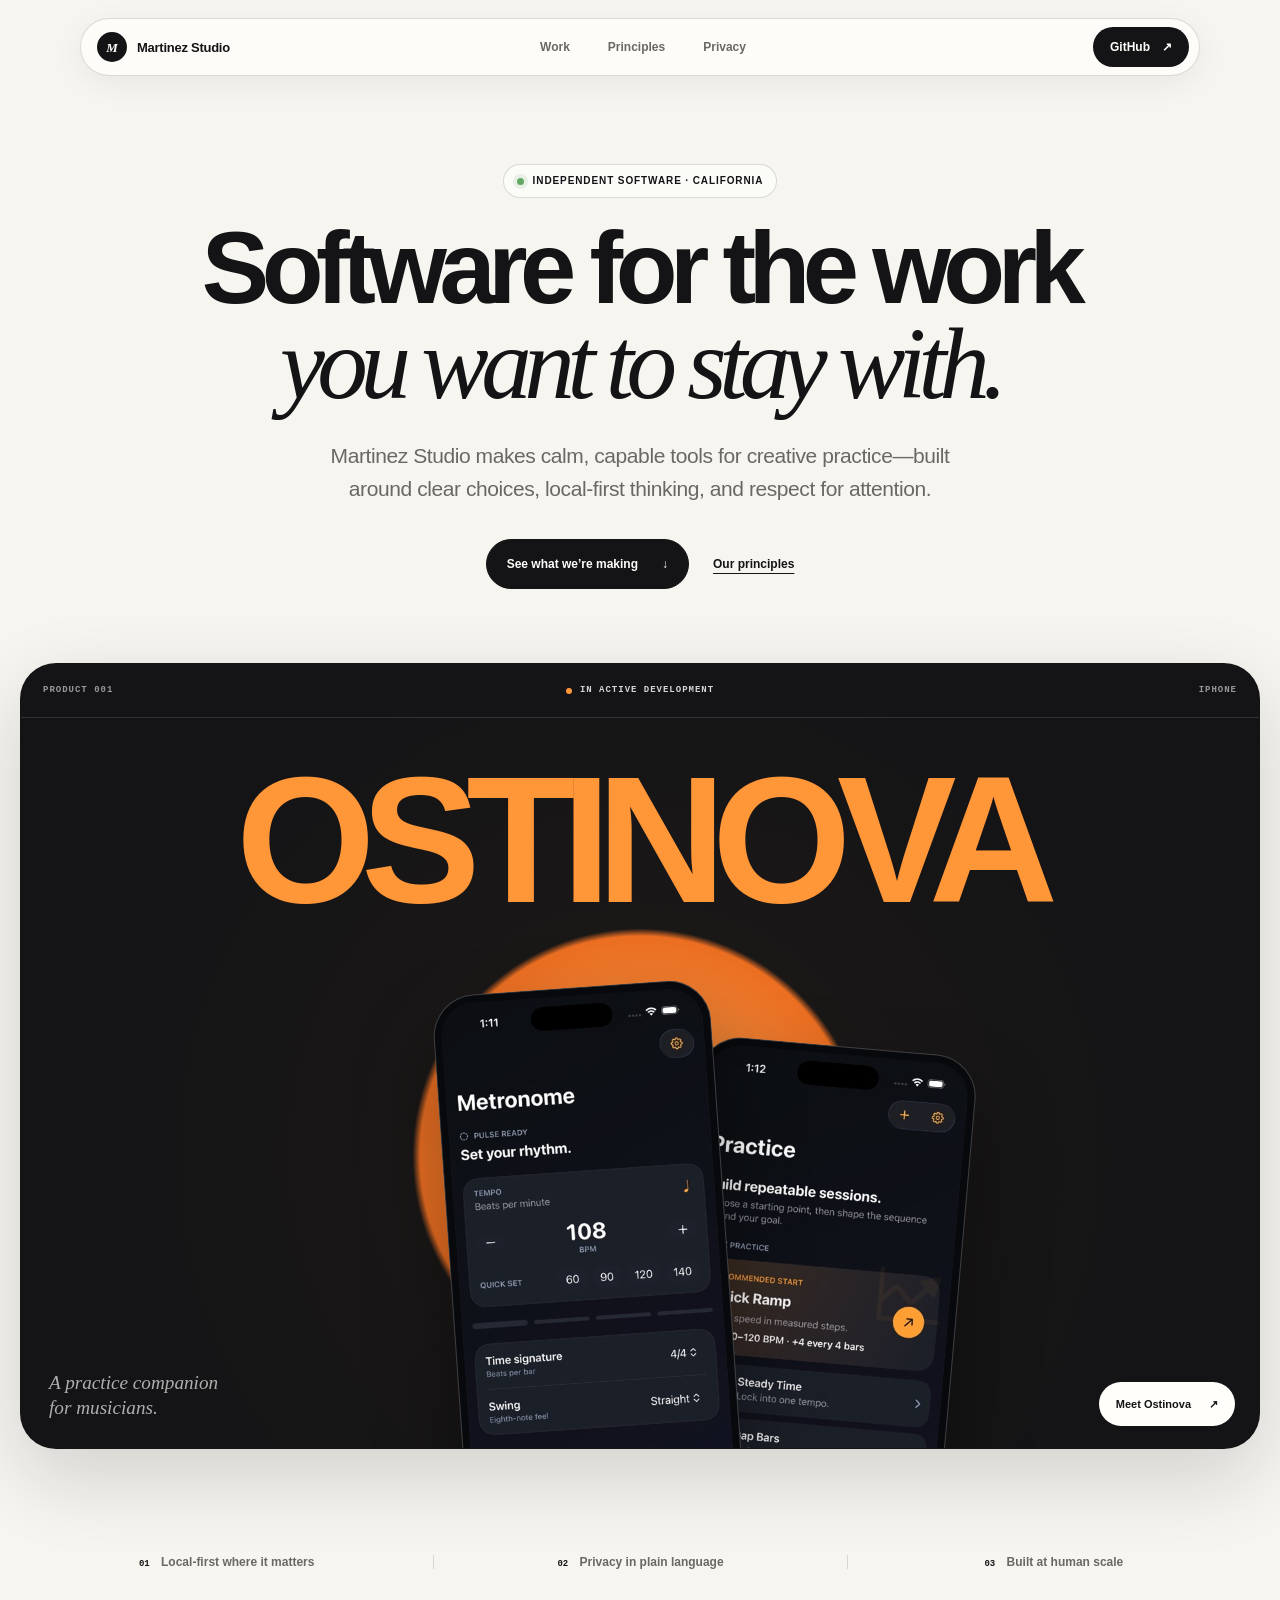
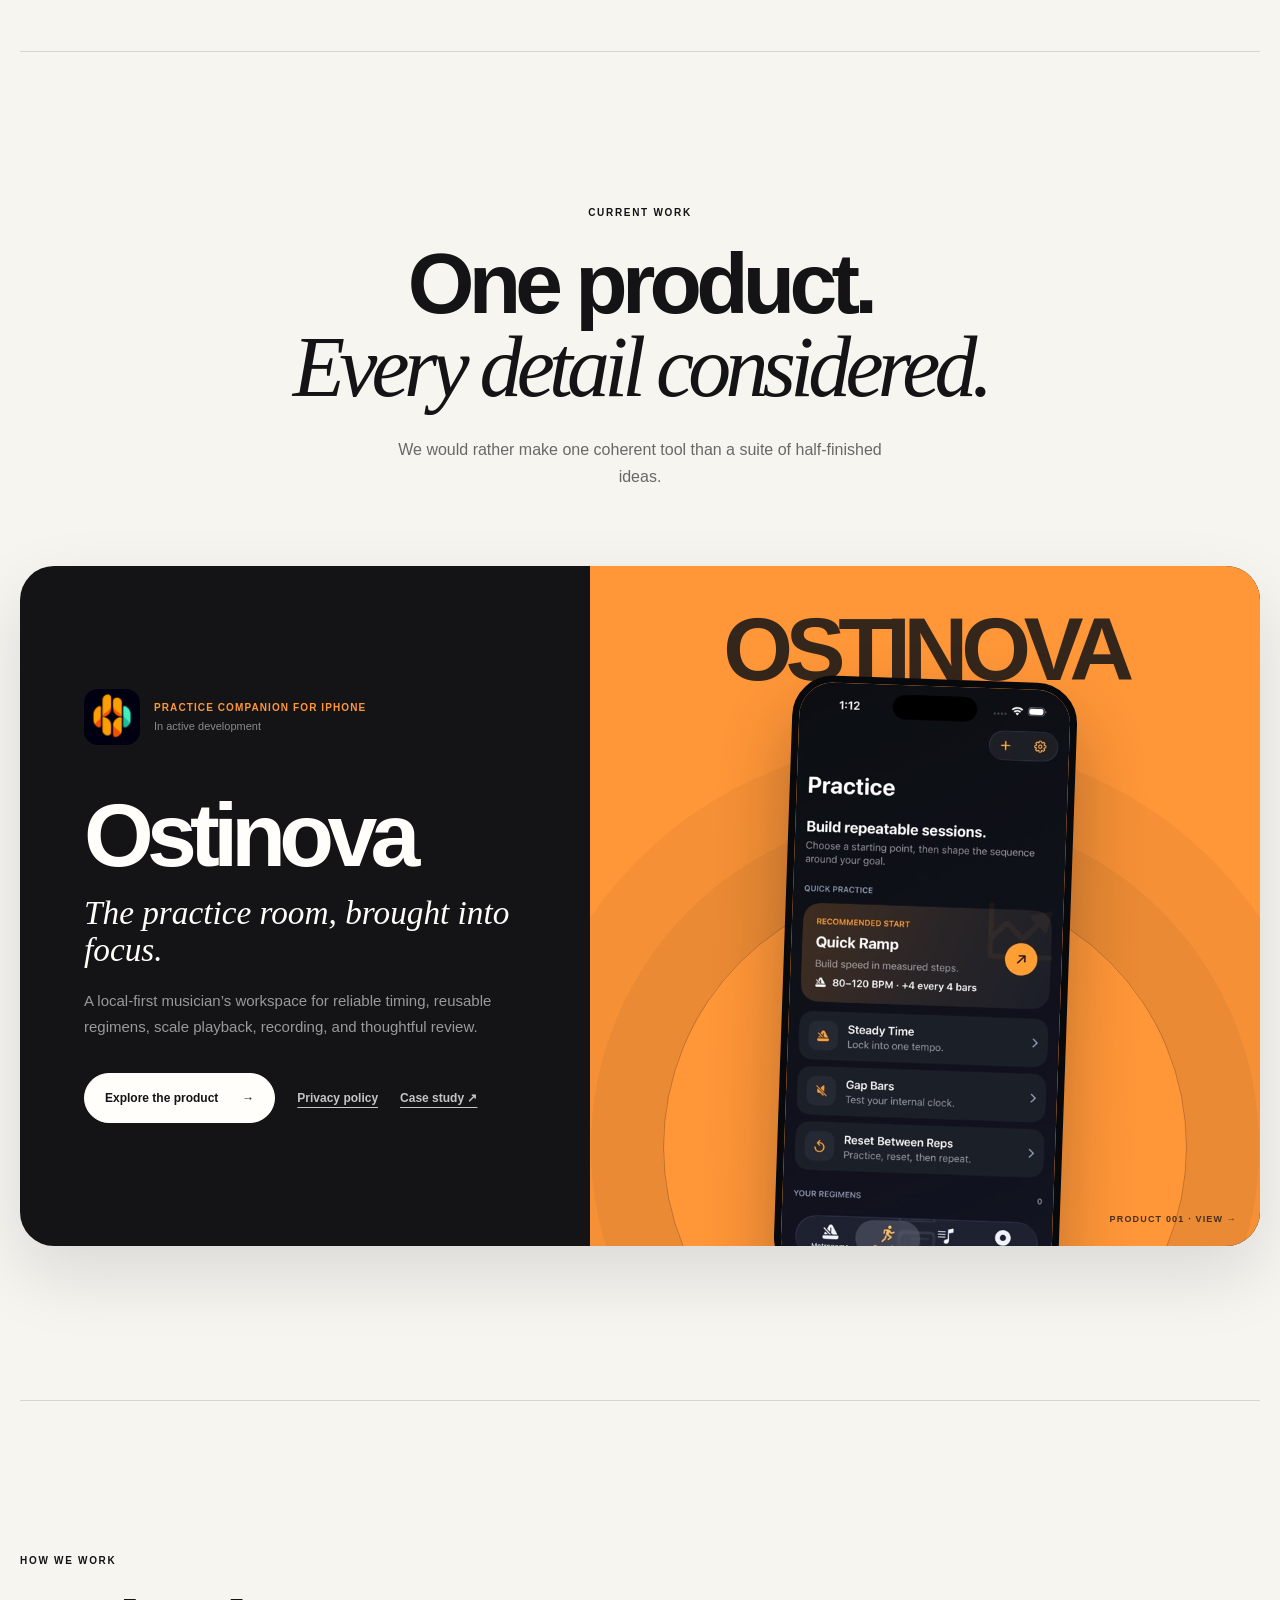
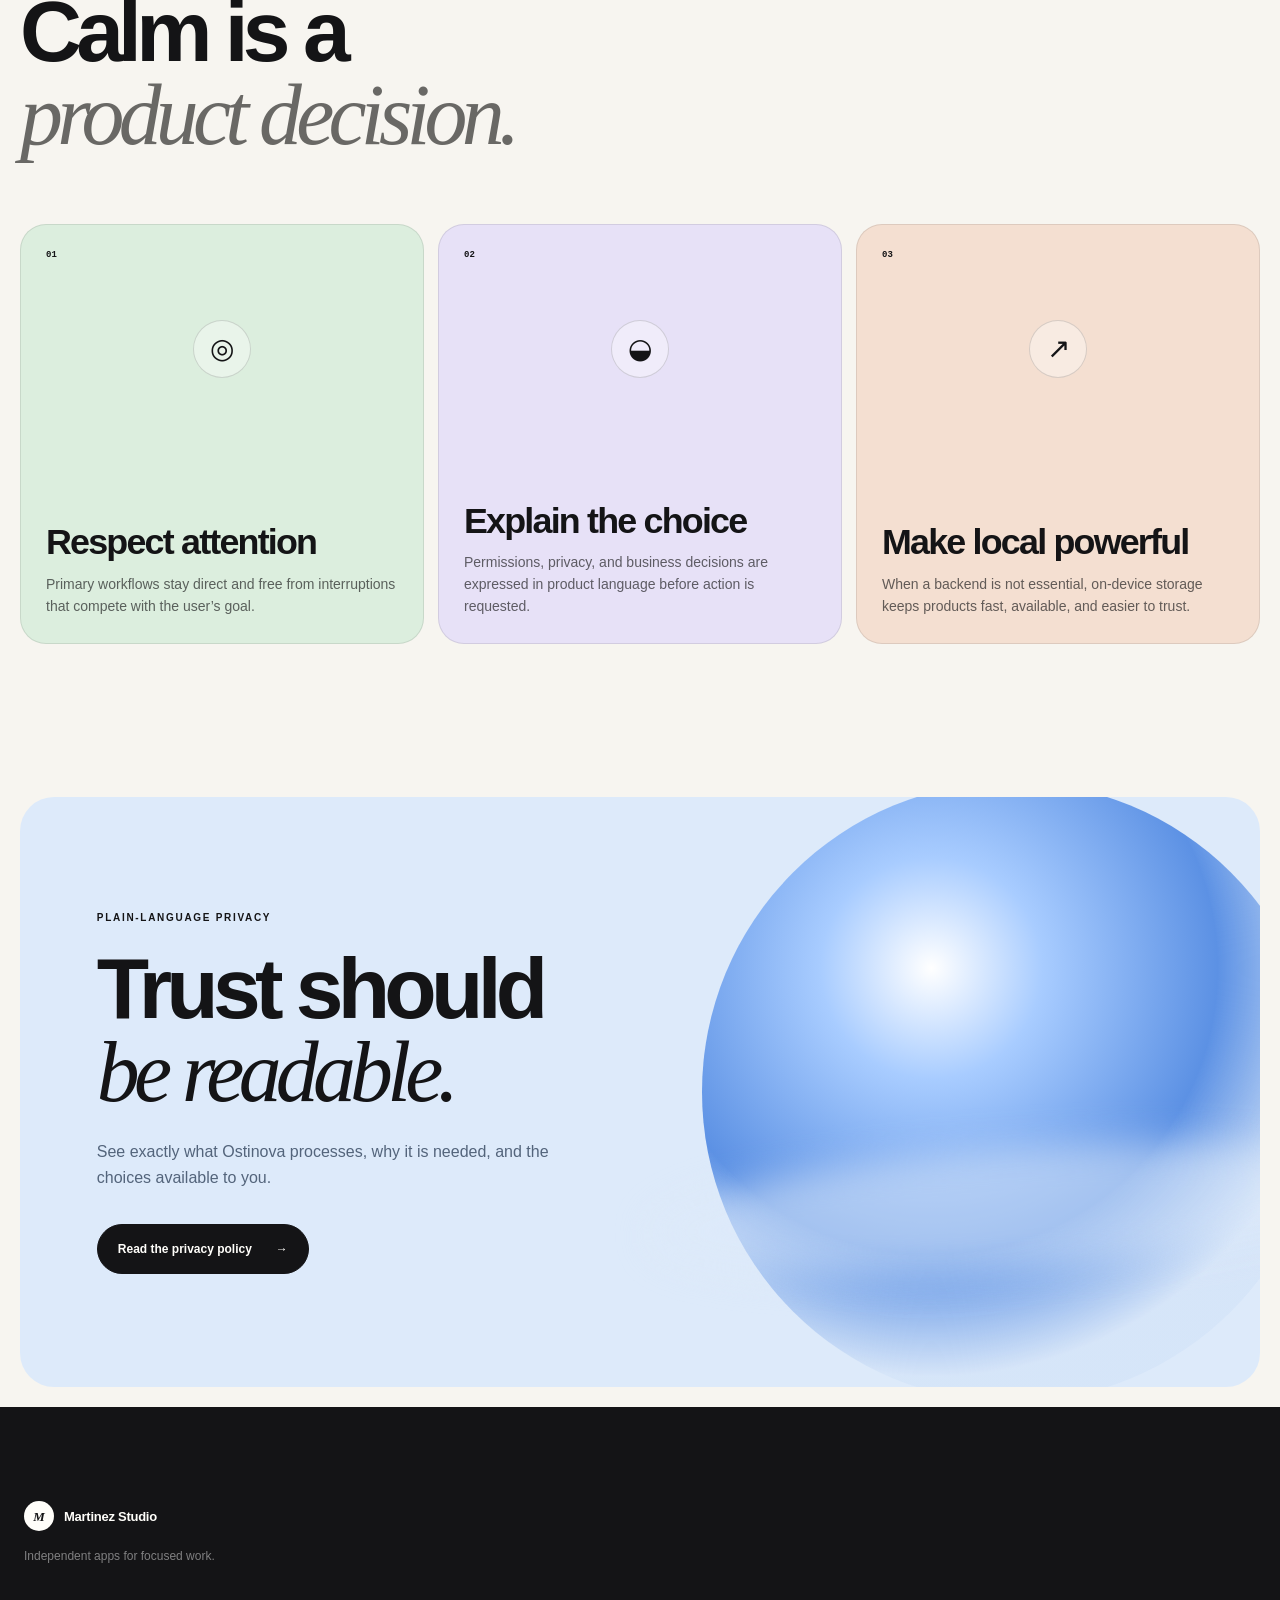
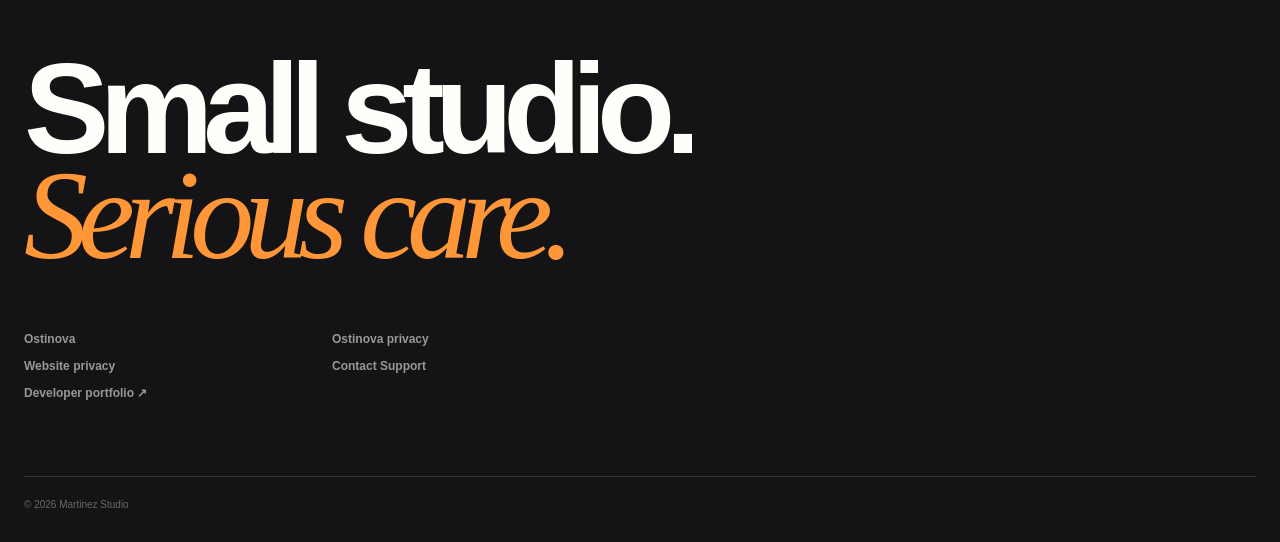
==== index.html @ 2d81d6a8 "Add website privacy and support pages" ====
<!doctype html>
<html lang="en">
<head>
  <meta charset="utf-8">
  <meta name="viewport" content="width=device-width, initial-scale=1">
  <meta name="description" content="Martinez Studio makes focused, privacy-conscious apps for creative practice.">
  <meta name="theme-color" content="#f7f5f0">
  <meta property="og:title" content="Martinez Studio — Software for focused work">
  <meta property="og:description" content="Independent apps for creative practice and everyday focus.">
  <meta property="og:type" content="website">
  <meta property="og:url" content="https://martinezstudio.dev/">
  <title>Martinez Studio — Software for focused work</title>
  <link rel="icon" href="favicon.svg" type="image/svg+xml">
  <link rel="stylesheet" href="styles.css">
  <script src="script.js" defer></script>
</head>
<body class="studio-home">
  <a class="skip-link" href="#main">Skip to content</a>

  <header class="site-header" data-header>
    <a class="wordmark" href="#top" aria-label="Martinez Studio, home">
      <span class="wordmark-glyph" aria-hidden="true">M</span>
      <span>Martinez Studio</span>
    </a>
    <nav aria-label="Primary navigation">
      <a href="#work">Work</a>
      <a href="#principles">Principles</a>
      <a href="apps/ostinova/privacy.html">Privacy</a>
    </nav>
    <a class="nav-cta" href="https://github.com/omar-martinez-dev">GitHub <span aria-hidden="true">↗</span></a>
  </header>

  <main id="main">
    <section class="hero" id="top">
      <div class="hero-copy">
        <p class="eyebrow eyebrow-pill enter"><span aria-hidden="true"></span> Independent software · California</p>
        <h1 class="enter delay-1">Software for the work<br><em>you want to stay with.</em></h1>
        <p class="hero-dek enter delay-2">Martinez Studio makes calm, capable tools for creative practice—built around clear choices, local-first thinking, and respect for attention.</p>
        <div class="hero-actions enter delay-3">
          <a class="button button-dark" href="#work">See what we’re making <span aria-hidden="true">↓</span></a>
          <a class="quiet-link" href="#principles">Our principles</a>
        </div>
      </div>

      <div class="product-window enter delay-3" aria-label="Ostinova app preview">
        <div class="window-bar" aria-hidden="true">
          <span>Product 001</span><span class="window-status">In active development</span><span>iPhone</span>
        </div>
        <div class="window-stage">
          <p class="stage-word" aria-hidden="true">OSTINOVA</p>
          <p class="stage-caption">A practice companion<br>for musicians.</p>
          <figure class="phone phone-main">
            <img src="assets/screenshots/ostinova-metronome.jpg" alt="Ostinova metronome interface">
          </figure>
          <figure class="phone phone-secondary" aria-hidden="true">
            <img src="assets/screenshots/ostinova-practice.jpg" alt="">
          </figure>
          <a class="stage-link" href="apps/ostinova/">Meet Ostinova <span aria-hidden="true">↗</span></a>
        </div>
      </div>
    </section>

    <section class="studio-strip" aria-label="Studio characteristics">
      <p><span>01</span> Local-first where it matters</p>
      <p><span>02</span> Privacy in plain language</p>
      <p><span>03</span> Built at human scale</p>
    </section>

    <section class="work" id="work" aria-labelledby="work-title">
      <div class="section-heading reveal">
        <p class="eyebrow">Current work</p>
        <h2 id="work-title">One product.<br><em>Every detail considered.</em></h2>
        <p>We would rather make one coherent tool than a suite of half-finished ideas.</p>
      </div>
      <div id="app-list" class="app-list" aria-live="polite"></div>
      <noscript><p>Visit the <a href="apps/ostinova/">Ostinova product page</a>.</p></noscript>
    </section>

    <section class="principles" id="principles" aria-labelledby="principles-title">
      <div class="principles-intro reveal">
        <p class="eyebrow">How we work</p>
        <h2 id="principles-title">Calm is a<br><em>product decision.</em></h2>
      </div>
      <div class="principle-grid">
        <article class="principle-card card-mint reveal">
          <span class="card-number">01</span><div class="card-symbol" aria-hidden="true">◎</div>
          <h3>Respect attention</h3><p>Primary workflows stay direct and free from interruptions that compete with the user’s goal.</p>
        </article>
        <article class="principle-card card-lilac reveal">
          <span class="card-number">02</span><div class="card-symbol" aria-hidden="true">◒</div>
          <h3>Explain the choice</h3><p>Permissions, privacy, and business decisions are expressed in product language before action is requested.</p>
        </article>
        <article class="principle-card card-peach reveal">
          <span class="card-number">03</span><div class="card-symbol" aria-hidden="true">↗</div>
          <h3>Make local powerful</h3><p>When a backend is not essential, on-device storage keeps products fast, available, and easier to trust.</p>
        </article>
      </div>
    </section>

    <section class="privacy-callout reveal" aria-labelledby="privacy-title">
      <div class="privacy-orb" aria-hidden="true"></div>
      <div class="privacy-copy">
        <p class="eyebrow">Plain-language privacy</p>
        <h2 id="privacy-title">Trust should<br><em>be readable.</em></h2>
        <p>See exactly what Ostinova processes, why it is needed, and the choices available to you.</p>
        <a class="button button-dark" href="apps/ostinova/privacy.html">Read the privacy policy <span aria-hidden="true">→</span></a>
      </div>
    </section>
  </main>

  <footer>
    <div class="footer-top"><a class="wordmark" href="#top"><span class="wordmark-glyph" aria-hidden="true">M</span><span>Martinez Studio</span></a><p>Independent apps for focused work.</p></div>
    <p class="footer-statement">Small studio.<br><em>Serious care.</em></p>
    <div class="footer-links"><a href="apps/ostinova/">Ostinova</a><a href="apps/ostinova/privacy.html">Ostinova privacy</a><a href="privacy.html">Website privacy</a><a href="support.html">Contact Support</a><a href="https://omar-martinez-dev.github.io">Developer portfolio ↗</a></div>
    <p class="copyright">© <span data-year>2026</span> Martinez Studio</p>
  </footer>
</body>
</html>
---- styles.css ----
:root {
  color-scheme: light;
  --paper: #f7f5f0;
  --ink: #141416;
  --muted: #696865;
  --orange: #ff9638;
  --orange-deep: #ec6f22;
  --mint: #dceede;
  --lilac: #e7e1f7;
  --peach: #f4dfd1;
  --sky: #ddeafa;
  --line: rgba(20, 20, 22, .14);
  --white: #fffefa;
  --max: 1240px;
  --ease: cubic-bezier(.22, 1, .36, 1);
}

* { box-sizing: border-box; }
html { scroll-behavior: smooth; background: var(--paper); }
body { margin: 0; min-width: 320px; overflow-x: hidden; background: var(--paper); color: var(--ink); font-family: Inter, ui-sans-serif, -apple-system, BlinkMacSystemFont, "Segoe UI", sans-serif; -webkit-font-smoothing: antialiased; }
img { display: block; max-width: 100%; }
a { color: inherit; }
h1, h2, h3, p, figure { margin-top: 0; }
.skip-link { position: fixed; left: 16px; top: 12px; z-index: 100; padding: 10px 14px; background: var(--ink); color: var(--white); transform: translateY(-160%); }
.skip-link:focus { transform: translateY(0); }

.site-header { position: fixed; z-index: 30; top: 18px; left: 50%; width: min(calc(100% - 40px), 1120px); min-height: 58px; display: grid; grid-template-columns: 1fr auto 1fr; align-items: center; padding: 8px 10px 8px 16px; border: 1px solid var(--line); border-radius: 999px; background: rgba(255,254,250,.78); box-shadow: 0 8px 32px rgba(20,20,22,.06); backdrop-filter: blur(18px); transform: translateX(-50%); transition: background .25s, box-shadow .25s; }
.site-header.is-scrolled { background: rgba(255,254,250,.94); box-shadow: 0 12px 38px rgba(20,20,22,.1); }
.wordmark { display: inline-flex; align-items: center; gap: 10px; width: max-content; color: var(--ink); font-size: 13px; font-weight: 760; letter-spacing: -.02em; text-decoration: none; }
.wordmark-glyph { width: 30px; height: 30px; display: grid; place-items: center; border-radius: 50%; background: var(--ink); color: var(--white); font: italic 700 13px/1 Georgia, serif; }
nav { display: flex; align-items: center; gap: clamp(20px, 3vw, 38px); }
nav a, .nav-cta { color: var(--muted); font-size: 12px; font-weight: 650; text-decoration: none; }
nav a:hover, nav a:focus-visible, .nav-cta:hover, .nav-cta:focus-visible { color: var(--ink); }
.nav-cta { justify-self: end; min-height: 40px; display: inline-flex; align-items: center; gap: 12px; padding: 0 17px; border-radius: 999px; background: var(--ink); color: var(--white); }
.nav-cta:hover, .nav-cta:focus-visible { color: var(--white); }

.hero { width: min(calc(100% - 40px), var(--max)); margin: 0 auto; padding: 164px 0 58px; text-align: center; }
.hero-copy { width: min(900px, 100%); margin: 0 auto 74px; }
.eyebrow { margin-bottom: 22px; color: var(--ink); font-size: 10px; font-weight: 780; letter-spacing: .17em; line-height: 1.4; text-transform: uppercase; }
.eyebrow-pill { width: max-content; display: flex; align-items: center; gap: 9px; margin-inline: auto; padding: 9px 13px; border: 1px solid var(--line); border-radius: 999px; background: rgba(255,255,255,.55); letter-spacing: .09em; }
.eyebrow-pill span { width: 7px; height: 7px; border-radius: 50%; background: #62a865; box-shadow: 0 0 0 4px rgba(98,168,101,.13); }
h1 { margin-bottom: 28px; font-size: clamp(58px, 7.9vw, 108px); font-weight: 680; letter-spacing: -.074em; line-height: .94; }
h1 em, h2 em, .footer-statement em { font-family: Georgia, "Times New Roman", serif; font-weight: 400; }
.hero-dek { max-width: 660px; margin: 0 auto 34px; color: var(--muted); font-size: clamp(17px, 1.7vw, 21px); letter-spacing: -.02em; line-height: 1.55; }
.hero-actions { display: flex; align-items: center; justify-content: center; gap: 24px; }
.button { min-height: 50px; display: inline-flex; align-items: center; justify-content: center; gap: 24px; padding: 0 20px; border: 1px solid var(--ink); border-radius: 999px; font-size: 12px; font-weight: 750; text-decoration: none; transition: transform .25s var(--ease), background .25s; }
.button:hover { transform: translateY(-3px); }
.button-dark { background: var(--ink); color: var(--white); }
.button-light { border-color: var(--white); background: var(--white); color: var(--ink); }
.quiet-link, .text-link { font-size: 12px; font-weight: 700; text-underline-offset: 5px; }

.product-window { overflow: hidden; border: 1px solid rgba(20,20,22,.45); border-radius: 36px; background: var(--ink); box-shadow: 0 28px 80px rgba(20,20,22,.16); text-align: left; }
.window-bar { min-height: 54px; display: grid; grid-template-columns: 1fr auto 1fr; align-items: center; padding: 0 22px; border-bottom: 1px solid rgba(255,255,255,.12); color: rgba(255,255,255,.56); font: 650 9px/1 ui-monospace, SFMono-Regular, Consolas, monospace; letter-spacing: .11em; text-transform: uppercase; }
.window-bar span:last-child { text-align: right; }
.window-status { display: flex; align-items: center; gap: 8px; color: rgba(255,255,255,.82); }
.window-status::before { content: ""; width: 6px; height: 6px; border-radius: 50%; background: var(--orange); }
.window-stage { position: relative; min-height: clamp(570px, 59vw, 730px); overflow: hidden; background: radial-gradient(circle at 50% 60%, #ffad59 0, var(--orange-deep) 29%, #1a1717 30%, var(--ink) 69%); }
.stage-word { position: absolute; top: 7%; left: 50%; width: max-content; margin: 0; color: var(--orange); font-size: clamp(70px, 14vw, 184px); font-weight: 850; letter-spacing: -.08em; line-height: .8; transform: translateX(-50%); }
.stage-caption { position: absolute; z-index: 5; left: 28px; bottom: 27px; margin: 0; color: rgba(255,255,255,.66); font: italic clamp(15px, 1.5vw, 20px)/1.3 Georgia, serif; }
.stage-link { position: absolute; z-index: 5; right: 24px; bottom: 22px; min-height: 44px; display: inline-flex; align-items: center; gap: 18px; padding: 0 17px; border-radius: 999px; background: var(--white); color: var(--ink); font-size: 11px; font-weight: 760; text-decoration: none; }
.phone { position: absolute; z-index: 2; width: min(278px, 25vw); margin: 0; padding: 7px; overflow: hidden; border: 1px solid rgba(255,255,255,.22); border-radius: 42px; background: #08090c; box-shadow: 0 42px 82px rgba(0,0,0,.4); }
.phone img { border-radius: 34px; }
.product-window .phone-main { left: 50%; bottom: -17%; transform: translateX(-68%) rotate(-4deg); }
.product-window .phone-secondary { left: 50%; bottom: -25%; z-index: 1; transform: translateX(13%) rotate(5deg); }

.studio-strip { width: min(calc(100% - 40px), var(--max)); display: grid; grid-template-columns: repeat(3, 1fr); margin: 0 auto; padding: 48px 0 82px; border-bottom: 1px solid var(--line); }
.studio-strip p { margin: 0; color: var(--muted); font-size: 12px; font-weight: 650; text-align: center; }
.studio-strip p + p { border-left: 1px solid var(--line); }
.studio-strip span { margin-right: 8px; color: var(--ink); font: 700 9px ui-monospace, monospace; }

.work, .principles { width: min(calc(100% - 40px), var(--max)); margin: 0 auto; padding: clamp(100px, 12vw, 170px) 0; }
.section-heading { max-width: 920px; margin: 0 auto 76px; text-align: center; }
h2 { margin: 0; font-size: clamp(47px, 6.7vw, 88px); font-weight: 650; letter-spacing: -.067em; line-height: .97; }
.section-heading > p:last-child { max-width: 490px; margin: 28px auto 0; color: var(--muted); font-size: 16px; line-height: 1.65; }
.app-feature { display: grid; grid-template-columns: .92fr 1.08fr; min-height: 680px; overflow: hidden; border-radius: 34px; background: var(--ink); color: var(--white); box-shadow: 0 28px 70px rgba(20,20,22,.12); }
.app-copy { display: flex; flex-direction: column; justify-content: center; padding: clamp(38px, 5vw, 72px); }
.app-meta { display: flex; align-items: center; gap: 14px; margin-bottom: 52px; }
.app-meta img { border-radius: 14px; }
.app-meta .eyebrow { margin-bottom: 5px; color: var(--orange); letter-spacing: .11em; }
.app-meta p:last-child { margin: 0; color: rgba(255,255,255,.5); font-size: 11px; }
.app-feature h3 { margin-bottom: 20px; font-size: clamp(62px, 7vw, 94px); letter-spacing: -.075em; line-height: .86; }
.app-tagline { max-width: 450px; margin-bottom: 20px; font: italic clamp(24px, 2.6vw, 37px)/1.12 Georgia, serif; }
.app-description { max-width: 500px; margin-bottom: 34px; color: rgba(255,255,255,.57); font-size: 15px; line-height: 1.7; }
.app-actions { display: flex; align-items: center; flex-wrap: wrap; gap: 17px 22px; }
.app-actions .text-link { color: rgba(255,255,255,.75); }
.app-visual { position: relative; min-height: 680px; overflow: hidden; display: grid; place-items: center; background: var(--orange); }
.app-visual::before { content: "OSTINOVA"; position: absolute; top: 7%; left: 50%; color: rgba(20,20,22,.86); font-size: clamp(52px, 7vw, 100px); font-weight: 850; letter-spacing: -.08em; line-height: .8; transform: translateX(-50%); }
.app-visual::after { content: ""; position: absolute; bottom: -24%; width: 78%; aspect-ratio: 1; border: 1px solid rgba(20,20,22,.28); border-radius: 50%; box-shadow: 0 0 0 72px rgba(20,20,22,.05), 0 0 0 144px rgba(20,20,22,.04); }
.app-visual img { position: relative; z-index: 2; width: min(285px, 58%); border: 7px solid #08090c; border-radius: 41px; box-shadow: 0 38px 68px rgba(20,20,22,.29); transform: translateY(75px) rotate(2deg); transition: transform .55s var(--ease); }
.app-visual:hover img { transform: translateY(60px) rotate(0); }
.app-visual-label { position: absolute; z-index: 3; right: 23px; bottom: 22px; color: rgba(20,20,22,.78); font-size: 9px; font-weight: 800; letter-spacing: .13em; text-transform: uppercase; }

.principles { border-top: 1px solid var(--line); }
.principles-intro { max-width: 800px; margin-bottom: 66px; }
.principles-intro h2 em { color: var(--muted); }
.principle-grid { display: grid; grid-template-columns: repeat(3, 1fr); gap: 14px; }
.principle-card { min-height: 420px; display: flex; flex-direction: column; padding: 25px; border: 1px solid rgba(20,20,22,.1); border-radius: 26px; }
.card-number { font: 700 9px ui-monospace, monospace; }
.card-symbol { width: 58px; height: 58px; display: grid; place-items: center; margin: 60px auto 52px; border: 1px solid rgba(20,20,22,.15); border-radius: 50%; background: rgba(255,255,255,.38); font: 400 28px/1 Georgia, serif; }
.principle-card h3 { margin: auto 0 13px; font-size: clamp(27px, 2.8vw, 39px); letter-spacing: -.05em; line-height: 1; }
.principle-card p { margin: 0; color: rgba(20,20,22,.65); font-size: 14px; line-height: 1.55; }
.card-mint { background: var(--mint); }.card-lilac { background: var(--lilac); }.card-peach { background: var(--peach); }

.privacy-callout { position: relative; width: min(calc(100% - 40px), var(--max)); min-height: 590px; display: flex; align-items: center; margin: 0 auto 20px; overflow: hidden; border-radius: 34px; background: var(--sky); }
.privacy-orb { position: absolute; right: -5%; width: min(620px, 58vw); aspect-ratio: 1; border-radius: 50%; background: radial-gradient(circle at 37% 30%, #fff 0, #a8ccff 19%, #5c91e4 49%, rgba(92,145,228,.05) 70%); filter: blur(.2px); }
.privacy-orb::after { content: ""; position: absolute; left: -8%; right: -8%; bottom: 21%; height: 20%; border-radius: 50%; background: rgba(221,234,250,.56); filter: blur(18px); transform: rotate(-4deg); }
.privacy-copy { position: relative; z-index: 2; width: min(610px, 56%); padding: clamp(38px, 6vw, 82px); }
.privacy-copy > p:not(.eyebrow) { max-width: 460px; margin: 25px 0 32px; color: #53647b; font-size: 16px; line-height: 1.65; }

footer { display: grid; grid-template-columns: 1fr 1fr; gap: 40px 80px; padding: 94px max(24px, calc((100% - var(--max)) / 2)) 32px; background: var(--ink); color: var(--white); }
footer .wordmark { color: var(--white); }
footer .wordmark-glyph { background: var(--white); color: var(--ink); }
.footer-top > p { margin: 18px 0 0; color: rgba(255,255,255,.46); font-size: 12px; }
.footer-statement { grid-column: 1 / -1; margin: 54px 0 24px; font-size: clamp(58px, 10vw, 138px); font-weight: 650; letter-spacing: -.078em; line-height: .82; }
.footer-statement em { color: var(--orange); }
.footer-links { align-self: end; display: grid; grid-template-columns: repeat(2, minmax(140px, 1fr)); gap: 13px 40px; }
.footer-links a { color: rgba(255,255,255,.56); font-size: 12px; font-weight: 650; text-decoration: none; }
.footer-links a:hover { color: var(--white); }
.copyright { grid-column: 1 / -1; margin: 36px 0 0; padding-top: 22px; border-top: 1px solid rgba(255,255,255,.12); color: rgba(255,255,255,.36); font-size: 10px; }

.product-hero { width: min(calc(100% - 40px), var(--max)); margin: 0 auto; padding: 170px 0 70px; text-align: center; }
.product-hero .hero-copy { margin-bottom: 64px; }
.product-hero h1 { font-size: clamp(62px, 9vw, 122px); }
.product-canvas { position: relative; min-height: clamp(600px, 66vw, 800px); overflow: hidden; border-radius: 36px; background: radial-gradient(circle at 50% 62%, #ffab53 0, var(--orange) 26%, var(--orange-deep) 44%, #141416 45%); }
.product-canvas .stage-word { top: 8%; color: var(--orange); }
.product-canvas .phone-main { left: 50%; bottom: -10%; transform: translateX(-67%) rotate(-4deg); }
.product-canvas .phone-secondary { left: 50%; bottom: -20%; z-index: 1; transform: translateX(16%) rotate(5deg); }
.canvas-note { position: absolute; z-index: 5; margin: 0; color: rgba(255,255,255,.6); font: italic 17px/1.3 Georgia, serif; text-align: left; }
.canvas-note-left { left: 28px; bottom: 28px; }.canvas-note-right { right: 28px; top: 28px; text-align: right; }
.product-details { width: min(calc(100% - 40px), var(--max)); margin: 0 auto; padding: 110px 0 150px; }
.feature-intro { max-width: 760px; margin-bottom: 70px; }
.feature-intro > p:last-child { max-width: 520px; margin: 26px 0 0; color: var(--muted); font-size: 16px; line-height: 1.65; }
.feature-grid { display: grid; grid-template-columns: repeat(2, minmax(0, 1fr)); gap: 14px; }
.feature-card { min-height: 790px; display: flex; flex-direction: column; padding: 30px; border-radius: 26px; background: var(--white); border: 1px solid var(--line); }
.feature-card:first-child { background: var(--orange); }
.feature-card .card-number { margin-bottom: 22px; }
.feature-card h3 { margin-bottom: 13px; font-size: clamp(36px, 4.5vw, 66px); letter-spacing: -.06em; line-height: .95; }
.feature-card p { max-width: 480px; margin-bottom: 0; color: rgba(20,20,22,.65); font-size: 15px; line-height: 1.6; }
.feature-visual { position: relative; flex: 1; display: grid; place-items: center; min-height: 420px; }
.feature-visual::before { content: ""; position: absolute; width: 74%; aspect-ratio: 1; border: 1px solid rgba(20,20,22,.22); border-radius: 50%; box-shadow: 0 0 0 65px rgba(20,20,22,.04); }
.feature-device { position: relative; z-index: 2; width: min(250px, 63%); overflow: hidden; padding: 7px; border-radius: 39px; background: #08090c; box-shadow: 0 28px 60px rgba(20,20,22,.25); transform: rotate(-3deg); }
.feature-device img { width: 100%; border-radius: 32px; }
.feature-device.has-dynamic-island::after { content: ""; position: absolute; z-index: 3; top: calc(7px + 1.75%); left: 50%; width: 31.5%; aspect-ratio: 116 / 32; border-radius: 999px; background: #000; transform: translateX(-50%); pointer-events: none; }
.feature-card:nth-child(even) .feature-device { transform: rotate(3deg); }
.product-privacy { margin-bottom: 20px; }

.content-page { width: min(760px, calc(100% - 44px)); margin: 0 auto; padding: 150px 0 100px; }
.content-page h1 { font-size: clamp(54px, 8vw, 96px); }
.content-page h2 { margin: 54px 0 16px; font-size: clamp(28px, 4vw, 44px); }
.content-page p, .content-page li { color: var(--muted); font-size: 17px; line-height: 1.75; }
.content-page .lead { color: var(--ink); font-size: clamp(21px, 3vw, 29px); }

.legal-page, .support-main { width: min(1040px, calc(100% - 44px)); margin: 0 auto; padding: 160px 0 120px; }
.legal-hero { padding-bottom: 64px; border-bottom: 1px solid var(--line); }
.legal-hero h1, .support-main h1 { max-width: 900px; margin-bottom: 30px; font-size: clamp(54px, 8vw, 100px); }
.legal-hero .lead { max-width: 680px; margin: 0; color: var(--muted); font-size: clamp(19px, 2.2vw, 25px); line-height: 1.55; }
.legal-updated { margin: 28px 0 0; color: var(--muted); font: 700 10px/1.4 ui-monospace, SFMono-Regular, Consolas, monospace; letter-spacing: .12em; text-transform: uppercase; }
.legal-layout { display: grid; grid-template-columns: 220px minmax(0, 1fr); gap: clamp(50px, 8vw, 100px); padding-top: 64px; align-items: start; }
.legal-nav { position: sticky; top: 110px; padding: 24px; border: 1px solid var(--line); border-radius: 22px; background: var(--white); }
.legal-nav p { margin: 0 0 14px; font: 780 10px/1.4 ui-monospace, SFMono-Regular, Consolas, monospace; letter-spacing: .12em; text-transform: uppercase; }
.legal-nav ol { display: grid; gap: 11px; margin: 0; padding-left: 20px; color: var(--muted); font-size: 13px; line-height: 1.45; }
.legal-nav a { text-decoration: none; }
.legal-nav a:hover, .legal-nav a:focus-visible { color: var(--ink); text-decoration: underline; text-underline-offset: 4px; }
.legal-sections section { scroll-margin-top: 110px; }
.legal-sections section + section { margin-top: 54px; padding-top: 54px; border-top: 1px solid var(--line); }
.legal-sections h2 { margin: 0 0 18px; font-size: clamp(30px, 4vw, 48px); letter-spacing: -.05em; line-height: 1; }
.legal-sections p, .legal-sections li { color: var(--muted); font-size: 16px; line-height: 1.75; }
.legal-sections ul { display: grid; gap: 10px; padding-left: 22px; }
.legal-sections a, .support-card a { font-weight: 750; text-underline-offset: 5px; }
.support-main { min-height: 78vh; }
.support-main .eyebrow { margin-bottom: 24px; }
.support-card { margin-top: 54px; padding: clamp(34px, 6vw, 70px); border: 1px solid rgba(20,20,22,.16); border-radius: 34px; background: var(--orange); }
.support-card p { max-width: 760px; margin: 0; font-size: clamp(22px, 3.5vw, 38px); letter-spacing: -.035em; line-height: 1.3; }

.enter { opacity: 0; transform: translateY(22px); animation: enter .85s var(--ease) forwards; }
.delay-1 { animation-delay: .08s; }.delay-2 { animation-delay: .16s; }.delay-3 { animation-delay: .24s; }
.reveal { opacity: 0; transform: translateY(26px); transition: opacity .8s var(--ease), transform .8s var(--ease); }
.reveal.is-visible { opacity: 1; transform: none; }
@keyframes enter { to { opacity: 1; transform: none; } }

@media (max-width: 920px) {
  .site-header { grid-template-columns: 1fr auto; }
  .site-header nav { display: none; }
  .phone { width: min(270px, 36vw); }
  .app-feature { grid-template-columns: 1fr; }
  .app-visual { min-height: 620px; }
  .principle-grid { grid-template-columns: 1fr; }
  .principle-card { min-height: 330px; }
  .card-symbol { margin: 30px auto; }
  .feature-grid { grid-template-columns: 1fr; }
  .feature-card, .feature-card:first-child { min-height: 720px; }
  .legal-layout { grid-template-columns: 1fr; }
  .legal-nav { position: static; }
}

@media (max-width: 680px) {
  .site-header { top: 10px; width: calc(100% - 20px); padding-left: 12px; }
  .wordmark > span:last-child { display: none; }
  .hero, .product-hero { width: min(calc(100% - 24px), var(--max)); padding-top: 124px; }
  .hero-copy { margin-bottom: 48px; }
  h1 { font-size: clamp(49px, 15.5vw, 70px); }
  .hero-actions { flex-direction: column; gap: 18px; }
  .product-window, .product-canvas { border-radius: 24px; }
  .window-bar { grid-template-columns: 1fr 1fr; padding-inline: 15px; }
  .window-bar span:last-child { display: none; }
  .window-stage, .product-canvas { min-height: 505px; }
  .stage-word { top: 10%; font-size: 17vw; }
  .phone { width: min(215px, 52vw); border-radius: 34px; }
  .phone img { border-radius: 27px; }
  .product-window .phone-main, .product-canvas .phone-main { bottom: -10%; transform: translateX(-70%) rotate(-4deg); }
  .product-window .phone-secondary, .product-canvas .phone-secondary { bottom: -19%; transform: translateX(10%) rotate(5deg); }
  .stage-caption { display: none; }
  .stage-link { right: 50%; bottom: 16px; transform: translateX(50%); white-space: nowrap; }
  .studio-strip { width: calc(100% - 24px); grid-template-columns: 1fr; padding-block: 30px 64px; }
  .studio-strip p { padding: 13px 0; }
  .studio-strip p + p { border-left: 0; border-top: 1px solid var(--line); }
  .work, .principles, .product-details, .privacy-callout { width: calc(100% - 24px); }
  .app-feature { border-radius: 24px; }
  .app-copy { padding: 38px 24px 44px; }
  .app-visual { min-height: 530px; }
  .app-visual img { width: min(235px, 62%); }
  .privacy-callout { min-height: 620px; align-items: flex-end; border-radius: 24px; }
  .privacy-orb { top: -7%; right: -23%; width: 110vw; }
  .privacy-copy { width: 100%; padding: 32px 25px 38px; }
  footer { grid-template-columns: 1fr; padding-top: 70px; }
  .footer-statement { margin-top: 36px; }
  .footer-links { grid-template-columns: 1fr; }
  .canvas-note-right { display: none; }
  .feature-card, .feature-card:first-child { min-height: 680px; }
  .legal-page, .support-main { width: calc(100% - 24px); padding-top: 124px; }
  .legal-hero { padding-bottom: 44px; }
  .legal-layout { gap: 42px; padding-top: 42px; }
  .support-card { border-radius: 24px; }
}

@media (prefers-reduced-motion: reduce) {
  html { scroll-behavior: auto; }
  *, *::before, *::after { animation: none !important; transition: none !important; }
  .enter, .reveal { opacity: 1; transform: none; }
}
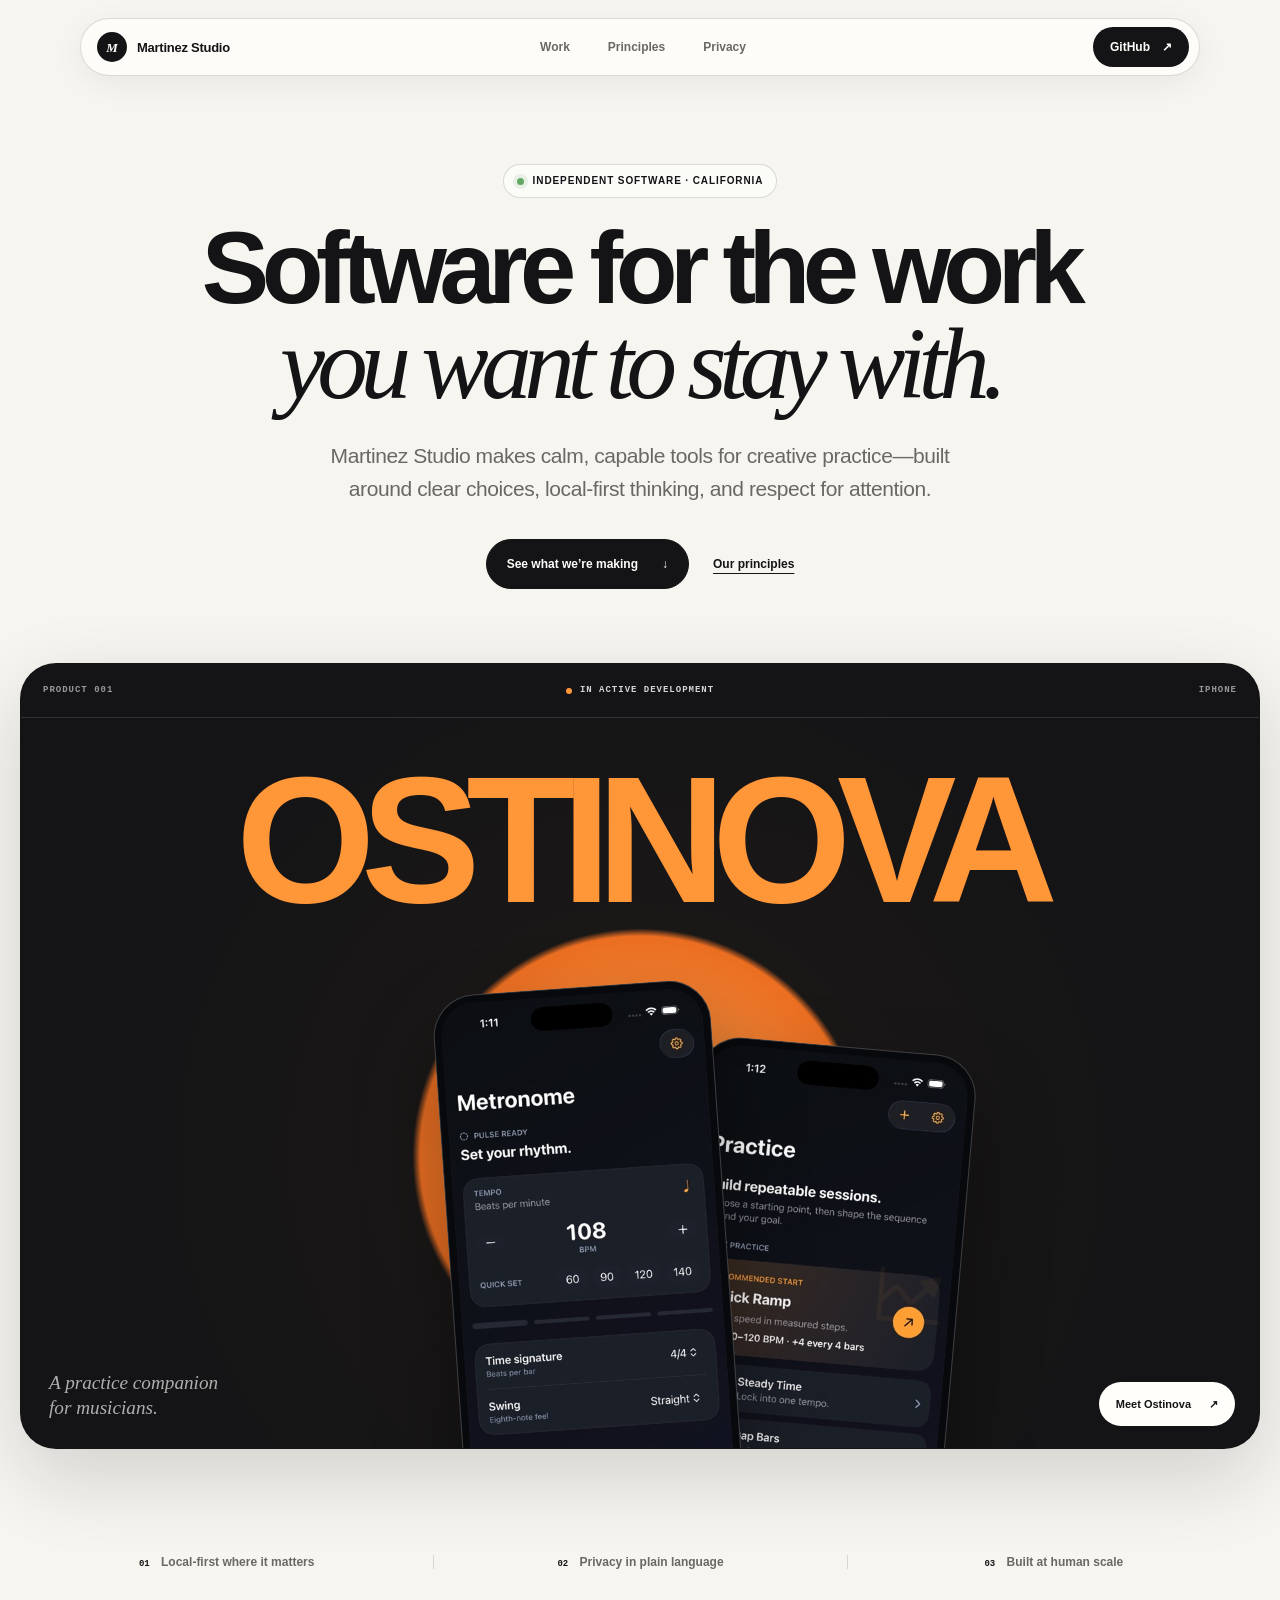
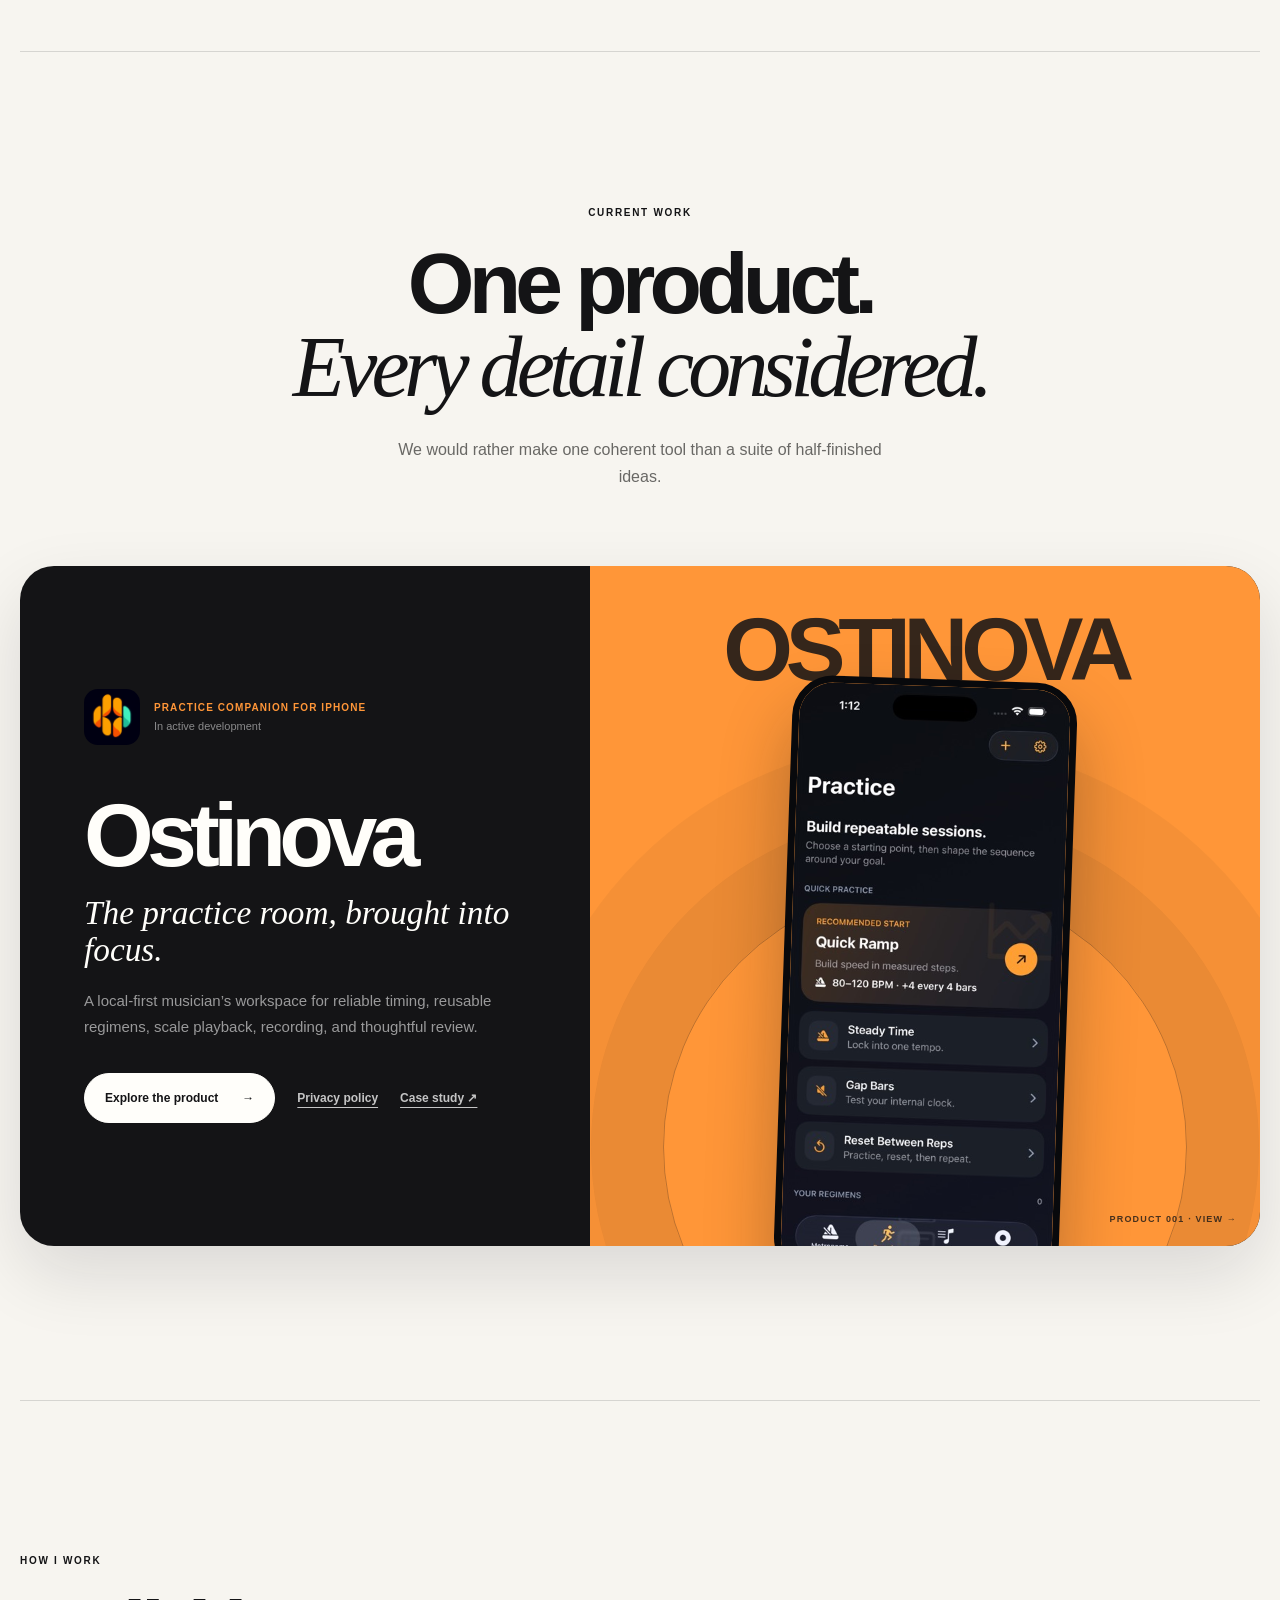
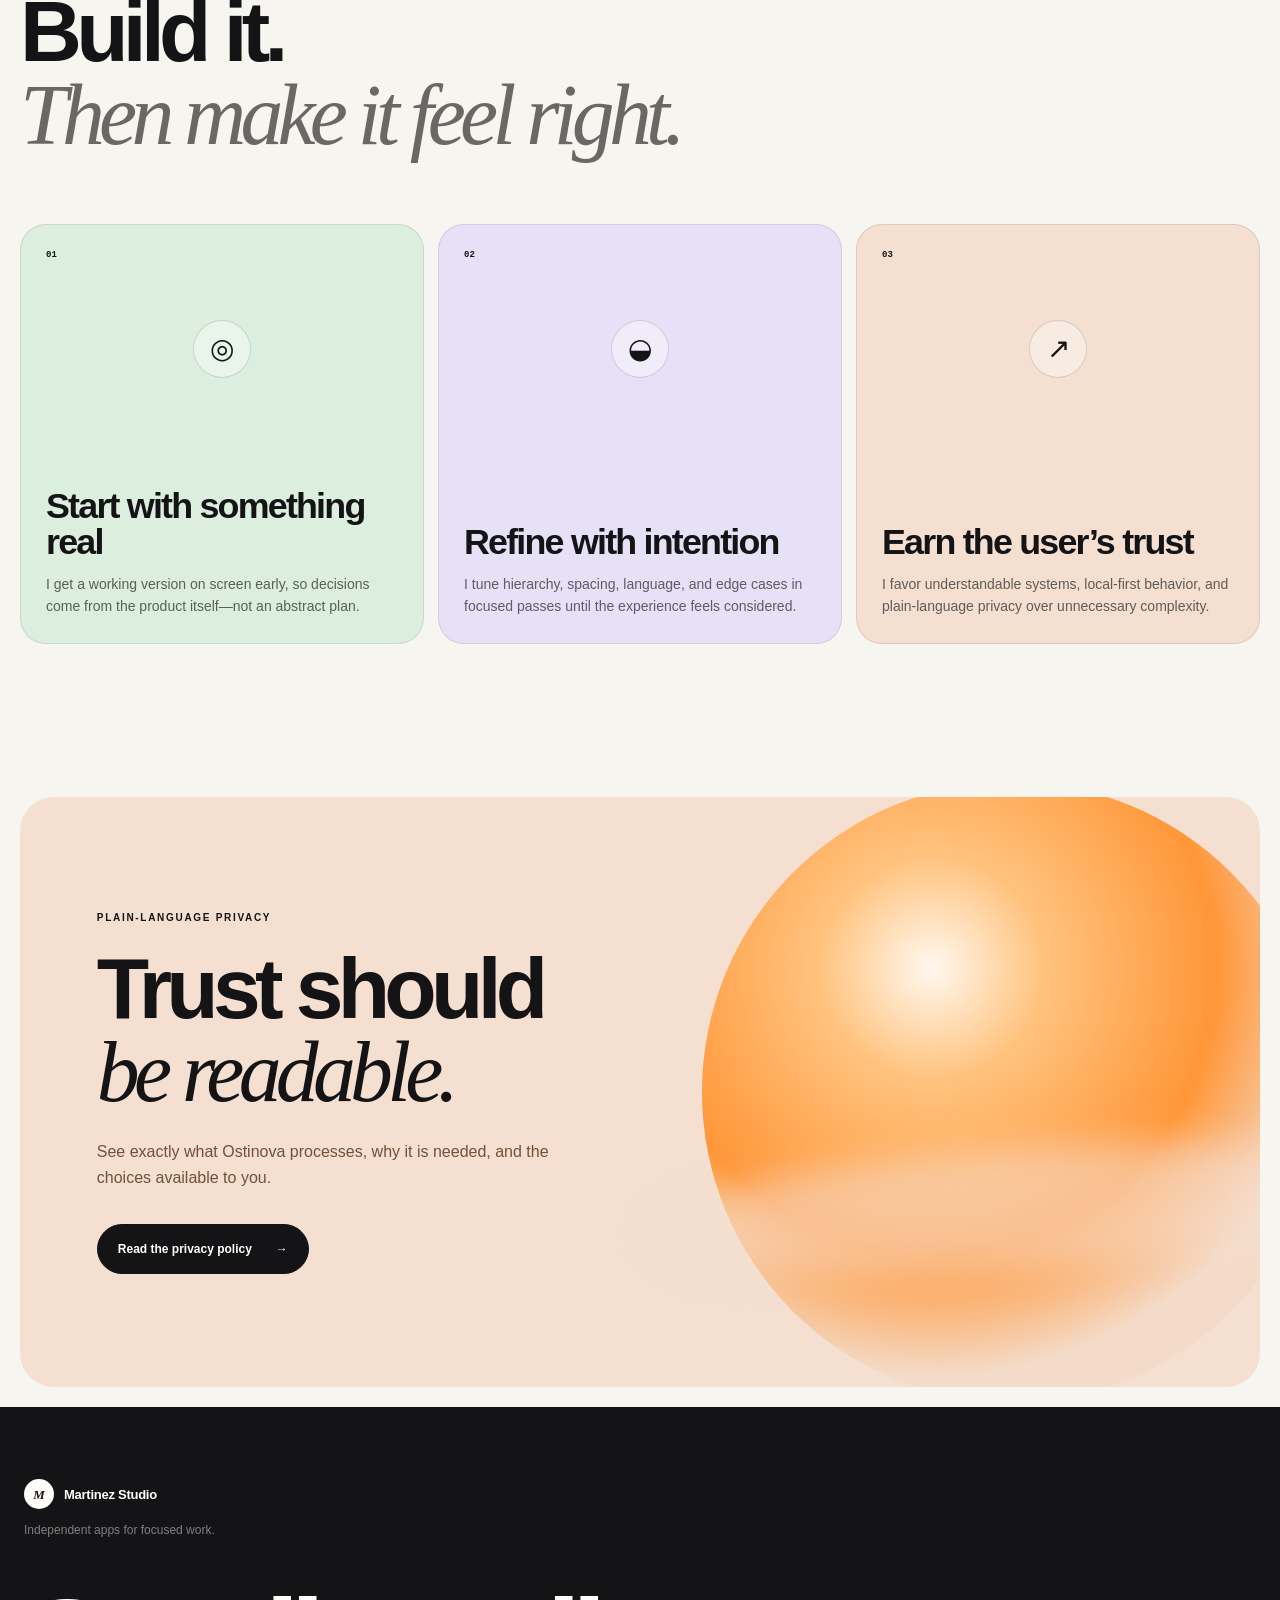
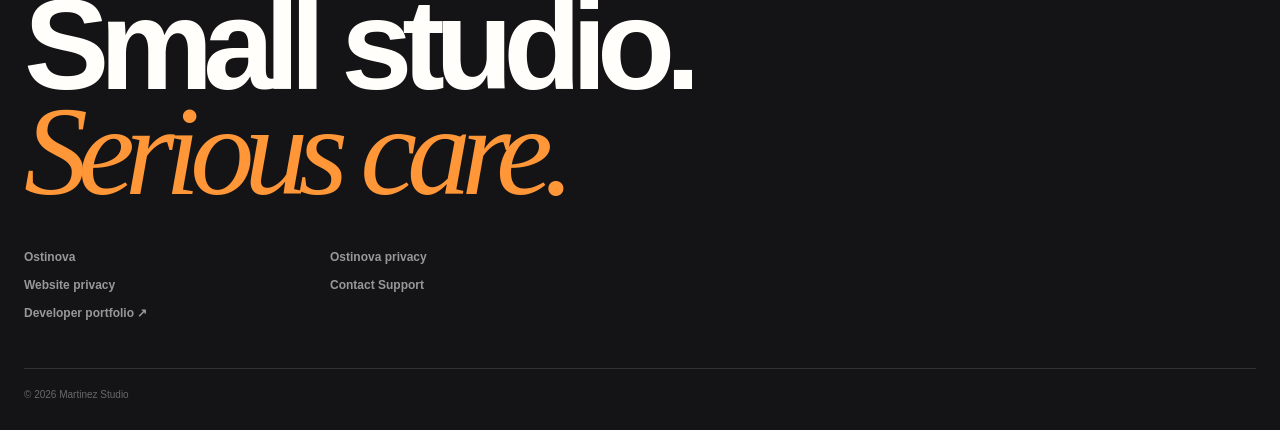
==== commit 6719ad16: "Rewrite homepage development principles" ====
--- a/index.html
+++ b/index.html
@@ -78,21 +78,21 @@
 
     <section class="principles" id="principles" aria-labelledby="principles-title">
       <div class="principles-intro reveal">
-        <p class="eyebrow">How we work</p>
-        <h2 id="principles-title">Calm is a<br><em>product decision.</em></h2>
+        <p class="eyebrow">How I work</p>
+        <h2 id="principles-title">Build it.<br><em>Then make it feel right.</em></h2>
       </div>
       <div class="principle-grid">
         <article class="principle-card card-mint reveal">
           <span class="card-number">01</span><div class="card-symbol" aria-hidden="true">◎</div>
-          <h3>Respect attention</h3><p>Primary workflows stay direct and free from interruptions that compete with the user’s goal.</p>
+          <h3>Start with something real</h3><p>I get a working version on screen early, so decisions come from the product itself—not an abstract plan.</p>
         </article>
         <article class="principle-card card-lilac reveal">
           <span class="card-number">02</span><div class="card-symbol" aria-hidden="true">◒</div>
-          <h3>Explain the choice</h3><p>Permissions, privacy, and business decisions are expressed in product language before action is requested.</p>
+          <h3>Refine with intention</h3><p>I tune hierarchy, spacing, language, and edge cases in focused passes until the experience feels considered.</p>
         </article>
         <article class="principle-card card-peach reveal">
           <span class="card-number">03</span><div class="card-symbol" aria-hidden="true">↗</div>
-          <h3>Make local powerful</h3><p>When a backend is not essential, on-device storage keeps products fast, available, and easier to trust.</p>
+          <h3>Earn the user’s trust</h3><p>I favor understandable systems, local-first behavior, and plain-language privacy over unnecessary complexity.</p>
         </article>
       </div>
     </section>
--- a/styles.css
+++ b/styles.css
@@ -101,22 +101,23 @@
 .principle-card p { margin: 0; color: rgba(20,20,22,.65); font-size: 14px; line-height: 1.55; }
 .card-mint { background: var(--mint); }.card-lilac { background: var(--lilac); }.card-peach { background: var(--peach); }
 
-.privacy-callout { position: relative; width: min(calc(100% - 40px), var(--max)); min-height: 590px; display: flex; align-items: center; margin: 0 auto 20px; overflow: hidden; border-radius: 34px; background: var(--sky); }
-.privacy-orb { position: absolute; right: -5%; width: min(620px, 58vw); aspect-ratio: 1; border-radius: 50%; background: radial-gradient(circle at 37% 30%, #fff 0, #a8ccff 19%, #5c91e4 49%, rgba(92,145,228,.05) 70%); filter: blur(.2px); }
-.privacy-orb::after { content: ""; position: absolute; left: -8%; right: -8%; bottom: 21%; height: 20%; border-radius: 50%; background: rgba(221,234,250,.56); filter: blur(18px); transform: rotate(-4deg); }
+.privacy-callout { position: relative; width: min(calc(100% - 40px), var(--max)); min-height: 590px; display: flex; align-items: center; margin: 0 auto 20px; overflow: hidden; border-radius: 34px; background: var(--peach); }
+.privacy-orb { position: absolute; right: -5%; width: min(620px, 58vw); aspect-ratio: 1; border-radius: 50%; background: radial-gradient(circle at 37% 30%, #fff8ef 0, #ffc37f 19%, var(--orange) 49%, rgba(255,150,56,.05) 70%); filter: blur(.2px); }
+.privacy-orb::after { content: ""; position: absolute; left: -8%; right: -8%; bottom: 21%; height: 20%; border-radius: 50%; background: rgba(244,223,209,.58); filter: blur(18px); transform: rotate(-4deg); }
 .privacy-copy { position: relative; z-index: 2; width: min(610px, 56%); padding: clamp(38px, 6vw, 82px); }
-.privacy-copy > p:not(.eyebrow) { max-width: 460px; margin: 25px 0 32px; color: #53647b; font-size: 16px; line-height: 1.65; }
-
-footer { display: grid; grid-template-columns: 1fr 1fr; gap: 40px 80px; padding: 94px max(24px, calc((100% - var(--max)) / 2)) 32px; background: var(--ink); color: var(--white); }
+.privacy-copy > p:not(.eyebrow) { max-width: 460px; margin: 25px 0 32px; color: #735039; font-size: 16px; line-height: 1.65; }
+
+footer { display: grid; grid-template-columns: 1fr 1fr; column-gap: 80px; row-gap: 0; padding: 72px max(24px, calc((100% - var(--max)) / 2)) 30px; background: var(--ink); color: var(--white); }
 footer .wordmark { color: var(--white); }
 footer .wordmark-glyph { background: var(--white); color: var(--ink); }
-.footer-top > p { margin: 18px 0 0; color: rgba(255,255,255,.46); font-size: 12px; }
-.footer-statement { grid-column: 1 / -1; margin: 54px 0 24px; font-size: clamp(58px, 10vw, 138px); font-weight: 650; letter-spacing: -.078em; line-height: .82; }
+.footer-top { grid-column: 1 / -1; }
+.footer-top > p { margin: 14px 0 0; color: rgba(255,255,255,.46); font-size: 12px; }
+.footer-statement { grid-column: 1 / -1; margin: 56px 0 0; font-size: clamp(58px, 10vw, 138px); font-weight: 650; letter-spacing: -.078em; line-height: .82; }
 .footer-statement em { color: var(--orange); }
-.footer-links { align-self: end; display: grid; grid-template-columns: repeat(2, minmax(140px, 1fr)); gap: 13px 40px; }
+.footer-links { grid-column: 1 / -1; width: min(560px, 100%); display: grid; grid-template-columns: repeat(2, minmax(140px, 1fr)); gap: 14px 52px; margin-top: 46px; }
 .footer-links a { color: rgba(255,255,255,.56); font-size: 12px; font-weight: 650; text-decoration: none; }
 .footer-links a:hover { color: var(--white); }
-.copyright { grid-column: 1 / -1; margin: 36px 0 0; padding-top: 22px; border-top: 1px solid rgba(255,255,255,.12); color: rgba(255,255,255,.36); font-size: 10px; }
+.copyright { grid-column: 1 / -1; margin: 48px 0 0; padding-top: 20px; border-top: 1px solid rgba(255,255,255,.12); color: rgba(255,255,255,.36); font-size: 10px; }
 
 .product-hero { width: min(calc(100% - 40px), var(--max)); margin: 0 auto; padding: 170px 0 70px; text-align: center; }
 .product-hero .hero-copy { margin-bottom: 64px; }
@@ -127,12 +128,18 @@
 .product-canvas .phone-secondary { left: 50%; bottom: -20%; z-index: 1; transform: translateX(16%) rotate(5deg); }
 .canvas-note { position: absolute; z-index: 5; margin: 0; color: rgba(255,255,255,.6); font: italic 17px/1.3 Georgia, serif; text-align: left; }
 .canvas-note-left { left: 28px; bottom: 28px; }.canvas-note-right { right: 28px; top: 28px; text-align: right; }
-.product-details { width: min(calc(100% - 40px), var(--max)); margin: 0 auto; padding: 110px 0 150px; }
-.feature-intro { max-width: 760px; margin-bottom: 70px; }
-.feature-intro > p:last-child { max-width: 520px; margin: 26px 0 0; color: var(--muted); font-size: 16px; line-height: 1.65; }
+.product-details { width: min(calc(100% - 40px), var(--max)); margin: 0 auto; padding: 84px 0 96px; }
+.feature-intro { display: grid; grid-template-columns: minmax(0, 760px) minmax(290px, 1fr); gap: clamp(68px, 8vw, 120px); align-items: end; margin-bottom: 70px; }
+.feature-intro-copy > p:last-child { max-width: 520px; margin: 26px 0 0; color: var(--muted); font-size: 16px; line-height: 1.65; }
+.feature-index { margin: 0 0 8px; padding: 0; border-top: 1px solid var(--line); list-style: none; }
+.feature-index li { display: grid; grid-template-columns: 36px minmax(72px, 1fr) auto; gap: 18px; align-items: baseline; padding: 15px 0; border-bottom: 1px solid var(--line); }
+.feature-index-number { color: var(--orange-deep); font: 750 9px/1 ui-monospace, SFMono-Regular, Consolas, monospace; letter-spacing: .08em; }
+.feature-index-name { font-size: 14px; font-weight: 760; letter-spacing: -.02em; }
+.feature-index-note { color: var(--muted); font: italic 14px/1.2 Georgia, "Times New Roman", serif; }
 .feature-grid { display: grid; grid-template-columns: repeat(2, minmax(0, 1fr)); gap: 14px; }
 .feature-card { min-height: 790px; display: flex; flex-direction: column; padding: 30px; border-radius: 26px; background: var(--white); border: 1px solid var(--line); }
 .feature-card:first-child { background: var(--orange); }
+.feature-card.card-orange { background: var(--orange); }
 .feature-card .card-number { margin-bottom: 22px; }
 .feature-card h3 { margin-bottom: 13px; font-size: clamp(36px, 4.5vw, 66px); letter-spacing: -.06em; line-height: .95; }
 .feature-card p { max-width: 480px; margin-bottom: 0; color: rgba(20,20,22,.65); font-size: 15px; line-height: 1.6; }
@@ -150,9 +157,9 @@
 .content-page p, .content-page li { color: var(--muted); font-size: 17px; line-height: 1.75; }
 .content-page .lead { color: var(--ink); font-size: clamp(21px, 3vw, 29px); }
 
-.legal-page, .support-main { width: min(1040px, calc(100% - 44px)); margin: 0 auto; padding: 160px 0 120px; }
+.legal-page { width: min(1040px, calc(100% - 44px)); margin: 0 auto; padding: 160px 0 120px; }
 .legal-hero { padding-bottom: 64px; border-bottom: 1px solid var(--line); }
-.legal-hero h1, .support-main h1 { max-width: 900px; margin-bottom: 30px; font-size: clamp(54px, 8vw, 100px); }
+.legal-hero h1 { max-width: 900px; margin-bottom: 30px; font-size: clamp(54px, 8vw, 100px); }
 .legal-hero .lead { max-width: 680px; margin: 0; color: var(--muted); font-size: clamp(19px, 2.2vw, 25px); line-height: 1.55; }
 .legal-updated { margin: 28px 0 0; color: var(--muted); font: 700 10px/1.4 ui-monospace, SFMono-Regular, Consolas, monospace; letter-spacing: .12em; text-transform: uppercase; }
 .legal-layout { display: grid; grid-template-columns: 220px minmax(0, 1fr); gap: clamp(50px, 8vw, 100px); padding-top: 64px; align-items: start; }
@@ -166,11 +173,26 @@
 .legal-sections h2 { margin: 0 0 18px; font-size: clamp(30px, 4vw, 48px); letter-spacing: -.05em; line-height: 1; }
 .legal-sections p, .legal-sections li { color: var(--muted); font-size: 16px; line-height: 1.75; }
 .legal-sections ul { display: grid; gap: 10px; padding-left: 22px; }
-.legal-sections a, .support-card a { font-weight: 750; text-underline-offset: 5px; }
-.support-main { min-height: 78vh; }
-.support-main .eyebrow { margin-bottom: 24px; }
-.support-card { margin-top: 54px; padding: clamp(34px, 6vw, 70px); border: 1px solid rgba(20,20,22,.16); border-radius: 34px; background: var(--orange); }
-.support-card p { max-width: 760px; margin: 0; font-size: clamp(22px, 3.5vw, 38px); letter-spacing: -.035em; line-height: 1.3; }
+.legal-sections a { font-weight: 750; text-underline-offset: 5px; }
+
+.support-main { width: min(calc(100% - 40px), var(--max)); margin: 0 auto; padding: 150px 0 20px; }
+.support-hero { min-height: 650px; display: grid; grid-template-columns: .94fr 1.06fr; overflow: hidden; border: 1px solid var(--line); border-radius: 36px; background: var(--white); }
+.support-copy, .support-action { padding: clamp(40px, 6vw, 82px); }
+.support-copy { display: flex; flex-direction: column; justify-content: center; }
+.support-copy .eyebrow { margin-bottom: 26px; }
+.support-copy h1 { margin: 0 0 34px; font-size: clamp(54px, 6.9vw, 96px); font-weight: 680; letter-spacing: -.074em; line-height: .92; }
+.support-copy h1 em { display: inline-block; color: var(--orange-deep); }
+.support-lead { max-width: 470px; margin: 0; color: var(--muted); font-size: 17px; line-height: 1.7; }
+.support-lead a { color: var(--ink); font-weight: 750; text-underline-offset: 5px; }
+.support-action { position: relative; display: flex; flex-direction: column; justify-content: space-between; background: var(--orange); }
+.support-action::before { content: "@"; position: absolute; right: -4%; top: 4%; color: rgba(20,20,22,.07); font: italic 400 clamp(190px, 27vw, 370px)/1 Georgia, "Times New Roman", serif; pointer-events: none; }
+.support-index, .support-note { position: relative; z-index: 1; margin: 0; font: 750 9px/1.4 ui-monospace, SFMono-Regular, Consolas, monospace; letter-spacing: .13em; text-transform: uppercase; }
+.support-action-copy { position: relative; z-index: 1; margin: auto 0 42px; }
+.support-action-copy > p { max-width: 430px; margin: 0 0 30px; font: italic clamp(23px, 2.6vw, 36px)/1.15 Georgia, "Times New Roman", serif; }
+.support-email { display: block; width: max-content; max-width: 100%; margin-bottom: 34px; font-size: clamp(24px, 3vw, 43px); font-weight: 760; letter-spacing: -.055em; line-height: 1.02; text-decoration: none; }
+.support-email span { display: block; }
+.support-email:hover, .support-email:focus-visible { text-decoration: underline; text-decoration-thickness: 2px; text-underline-offset: 7px; }
+.support-action .button { width: max-content; }
 
 .enter { opacity: 0; transform: translateY(22px); animation: enter .85s var(--ease) forwards; }
 .delay-1 { animation-delay: .08s; }.delay-2 { animation-delay: .16s; }.delay-3 { animation-delay: .24s; }
@@ -188,9 +210,18 @@
   .principle-card { min-height: 330px; }
   .card-symbol { margin: 30px auto; }
   .feature-grid { grid-template-columns: 1fr; }
+  .feature-intro { grid-template-columns: 1fr; gap: 46px; }
+  .feature-index { display: grid; grid-template-columns: repeat(2, minmax(0, 1fr)); margin-bottom: 0; }
+  .feature-index li:nth-child(odd) { padding-right: 22px; }
+  .feature-index li:nth-child(even) { padding-left: 22px; border-left: 1px solid var(--line); }
+  .feature-index li { grid-template-columns: 30px 1fr; }
+  .feature-index-note { display: none; }
   .feature-card, .feature-card:first-child { min-height: 720px; }
   .legal-layout { grid-template-columns: 1fr; }
   .legal-nav { position: static; }
+  .support-hero { grid-template-columns: 1fr; }
+  .support-copy { min-height: 540px; }
+  .support-action { min-height: 560px; }
 }
 
 @media (max-width: 680px) {
@@ -222,15 +253,25 @@
   .privacy-callout { min-height: 620px; align-items: flex-end; border-radius: 24px; }
   .privacy-orb { top: -7%; right: -23%; width: 110vw; }
   .privacy-copy { width: 100%; padding: 32px 25px 38px; }
-  footer { grid-template-columns: 1fr; padding-top: 70px; }
-  .footer-statement { margin-top: 36px; }
-  .footer-links { grid-template-columns: 1fr; }
+  footer { grid-template-columns: 1fr; padding-top: 60px; }
+  .footer-statement { margin-top: 42px; }
+  .footer-links { grid-template-columns: 1fr; margin-top: 38px; }
+  .copyright { margin-top: 42px; }
   .canvas-note-right { display: none; }
   .feature-card, .feature-card:first-child { min-height: 680px; }
-  .legal-page, .support-main { width: calc(100% - 24px); padding-top: 124px; }
+  .feature-index { display: none; }
+  .legal-page { width: calc(100% - 24px); padding-top: 124px; }
   .legal-hero { padding-bottom: 44px; }
   .legal-layout { gap: 42px; padding-top: 42px; }
-  .support-card { border-radius: 24px; }
+  .support-main { width: calc(100% - 24px); padding-top: 112px; }
+  .support-hero { border-radius: 24px; }
+  .support-copy, .support-action { padding: 34px 25px; }
+  .support-copy { min-height: 500px; }
+  .support-copy h1 { font-size: clamp(50px, 15vw, 70px); }
+  .support-action { min-height: 500px; }
+  .support-action-copy { margin-bottom: 34px; }
+  .support-action-copy > p { margin-bottom: 26px; }
+  .support-email { margin-bottom: 30px; font-size: clamp(25px, 8.5vw, 38px); }
 }
 
 @media (prefers-reduced-motion: reduce) {
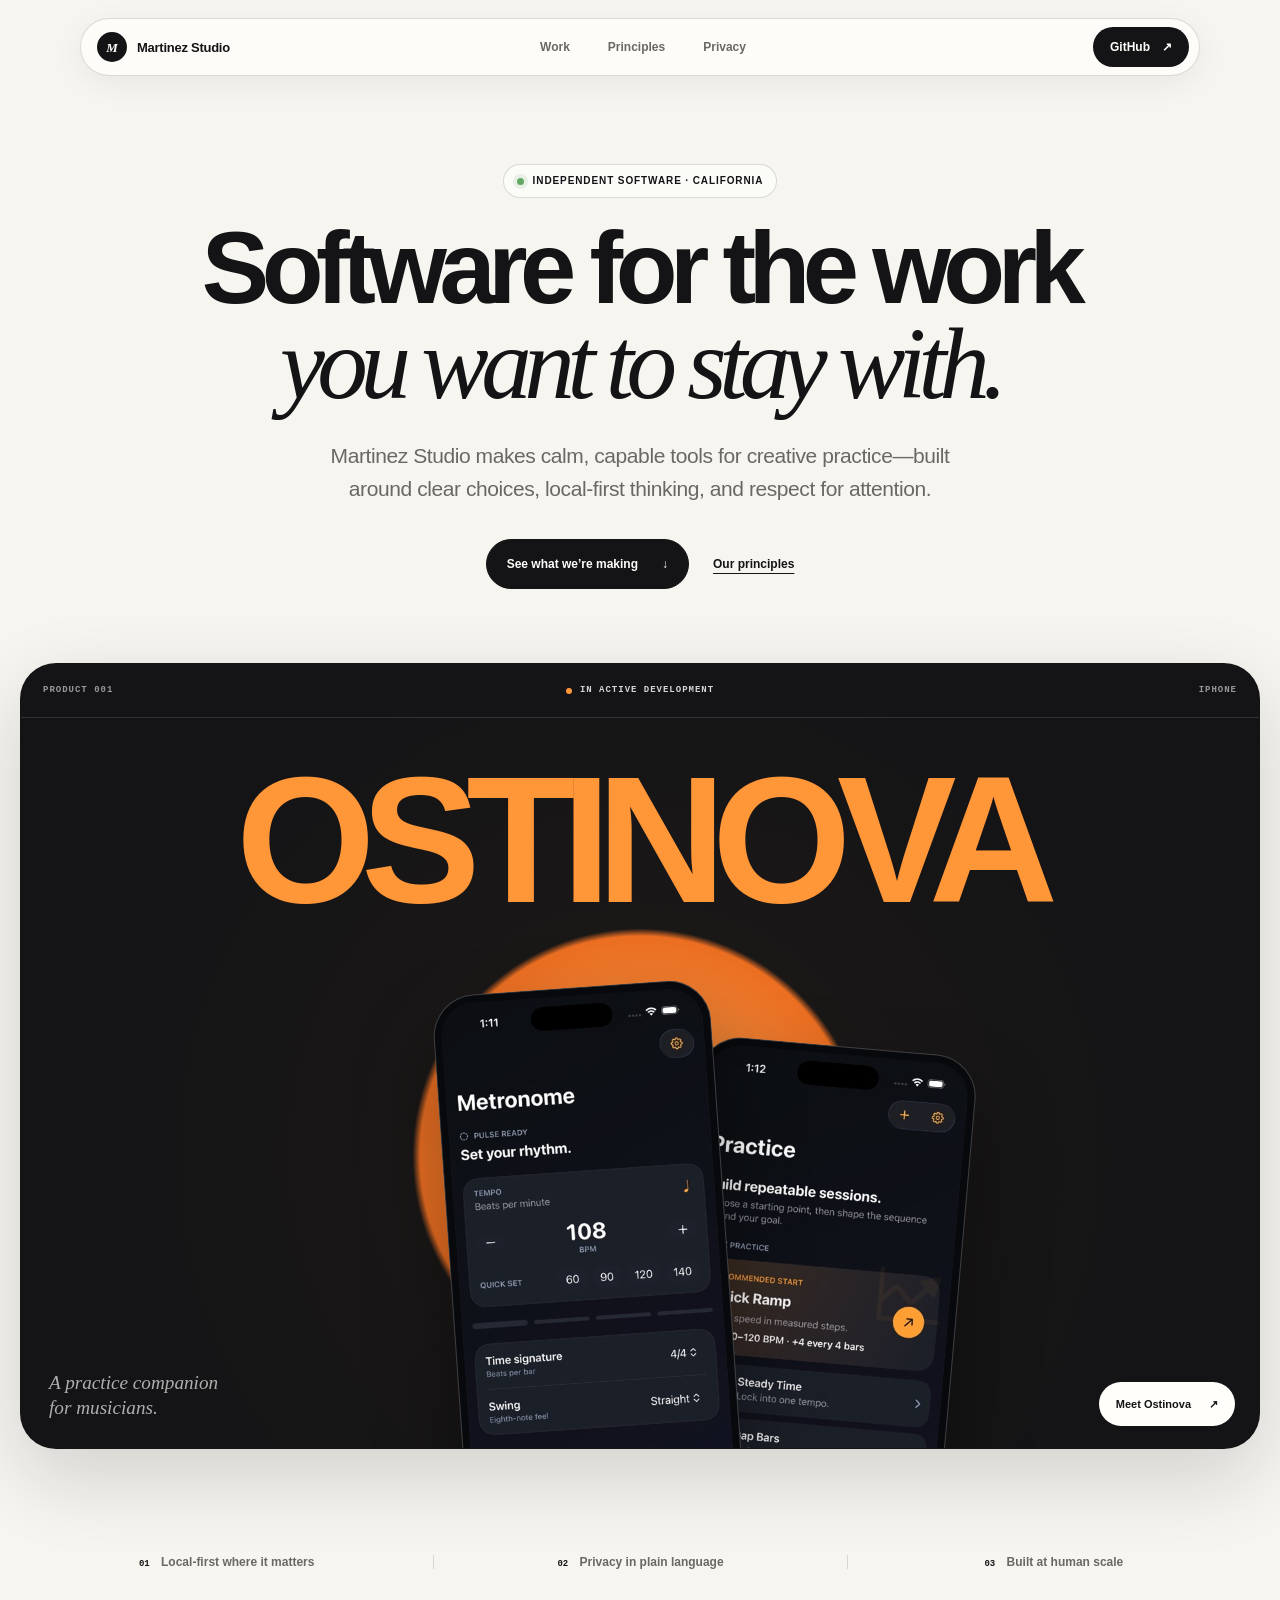
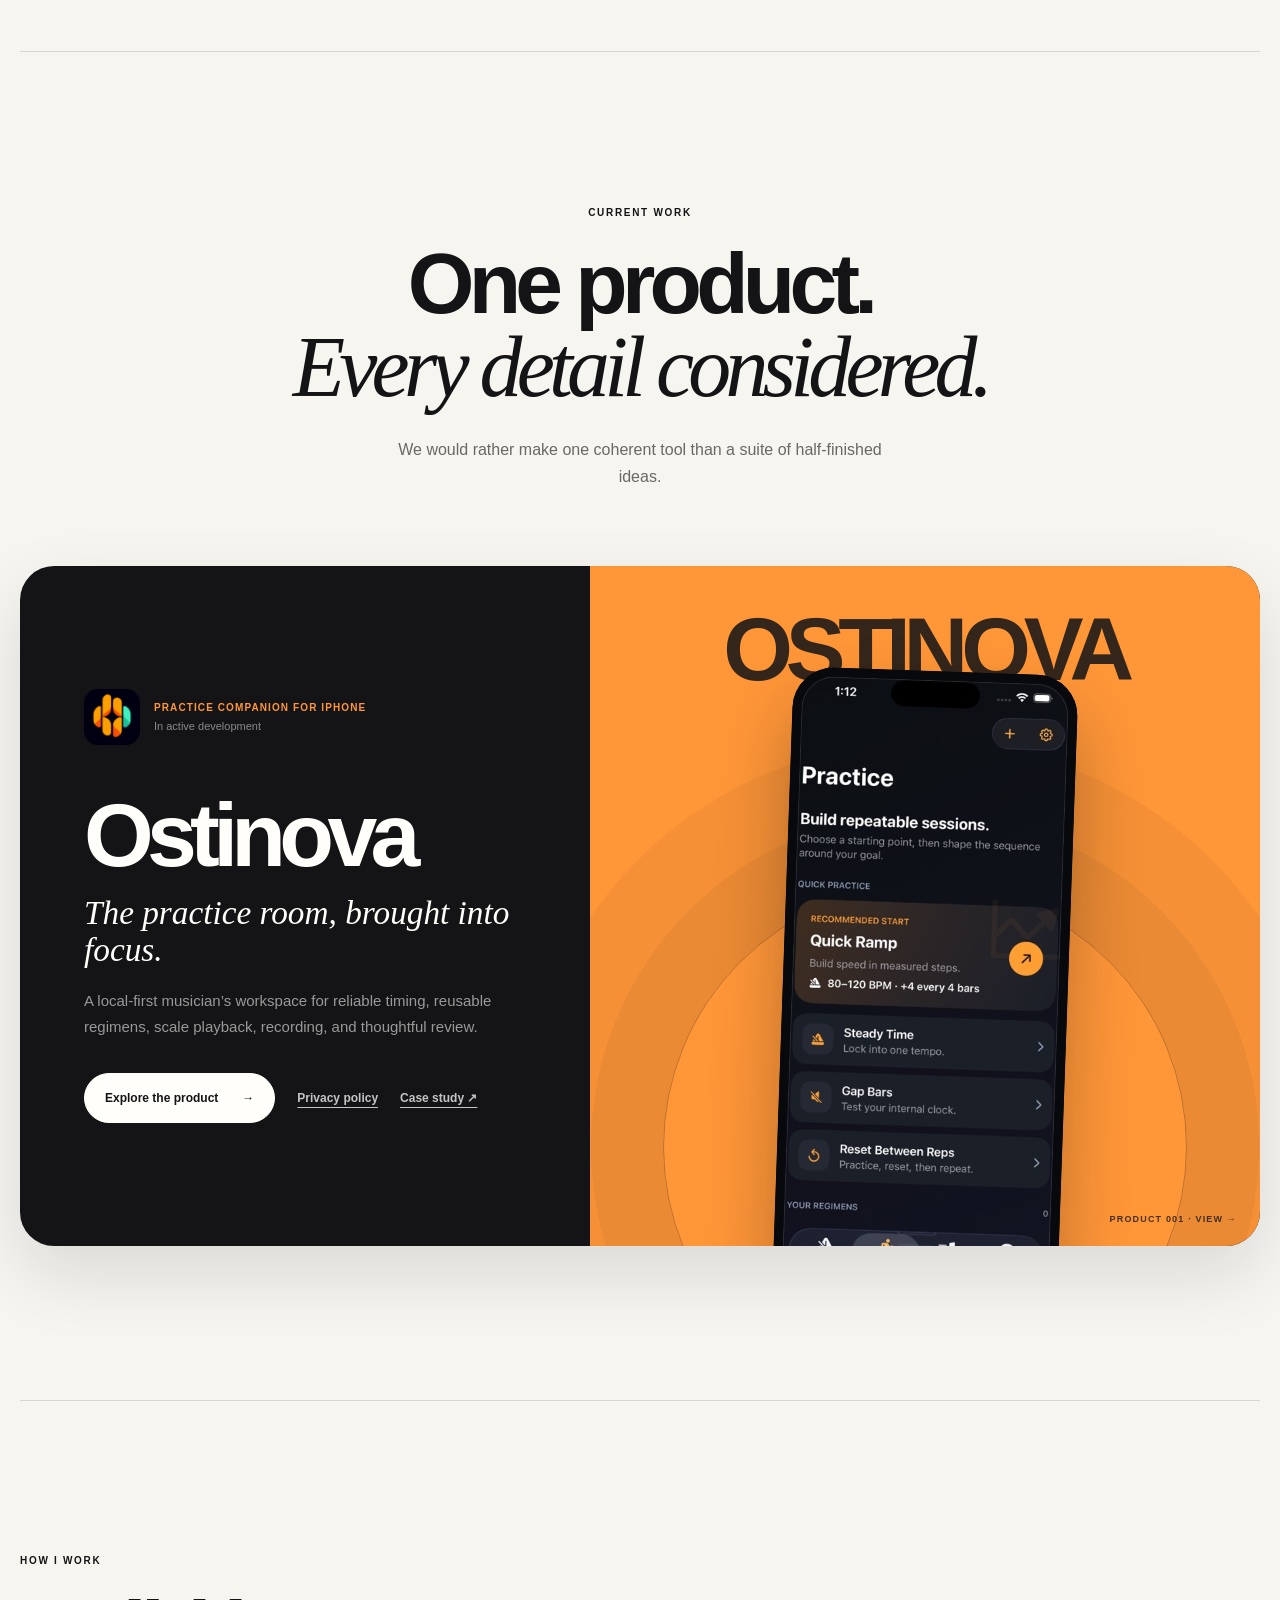
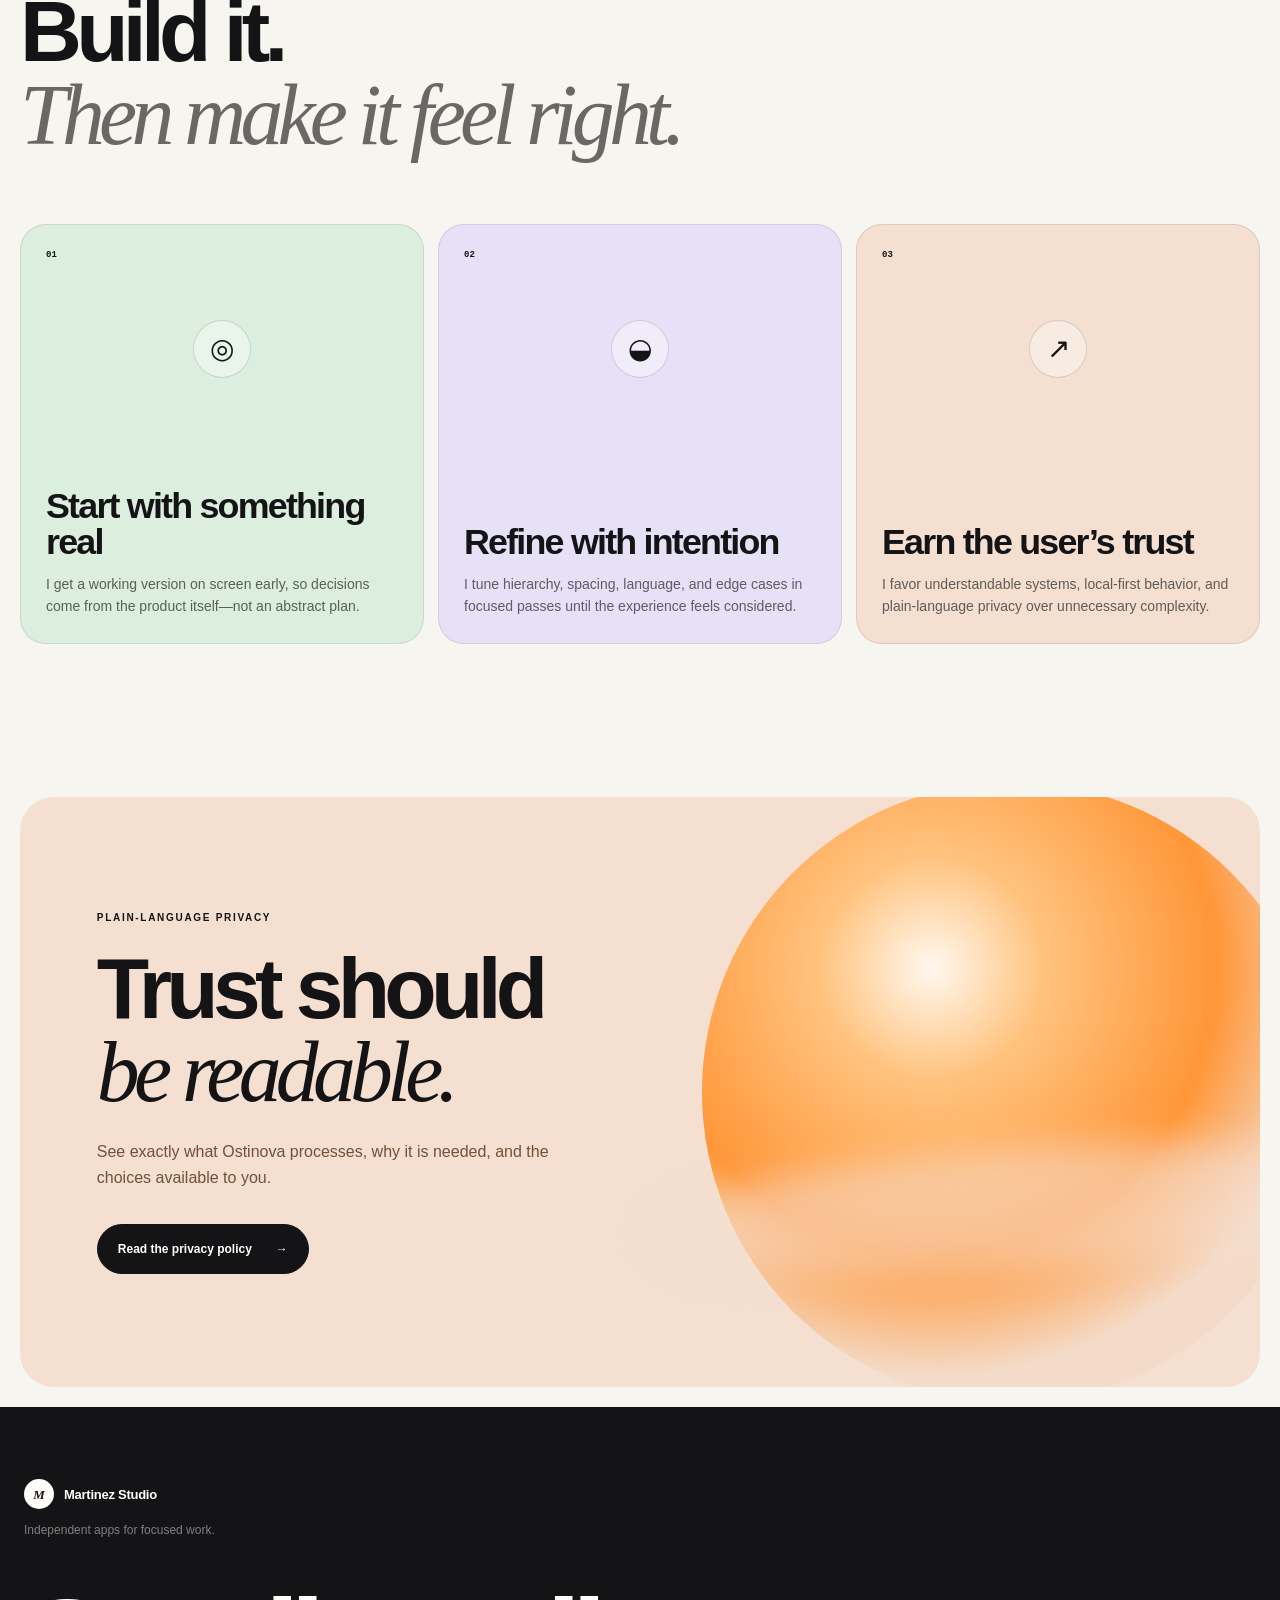
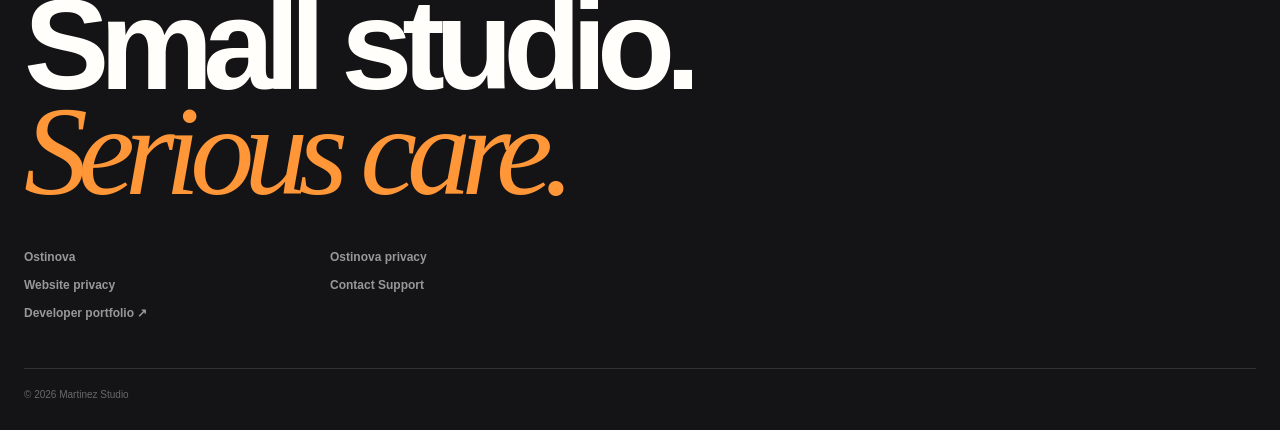
==== commit d95388b9: "Version homepage assets for bezel update" ====
--- a/index.html
+++ b/index.html
@@ -11,8 +11,8 @@
   <meta property="og:url" content="https://martinezstudio.dev/">
   <title>Martinez Studio — Software for focused work</title>
   <link rel="icon" href="favicon.svg" type="image/svg+xml">
-  <link rel="stylesheet" href="styles.css">
-  <script src="script.js" defer></script>
+  <link rel="stylesheet" href="styles.css?v=20260906-4">
+  <script src="script.js?v=20260906-4" defer></script>
 </head>
 <body class="studio-home">
   <a class="skip-link" href="#main">Skip to content</a>
--- a/styles.css
+++ b/styles.css
@@ -86,8 +86,10 @@
 .app-visual { position: relative; min-height: 680px; overflow: hidden; display: grid; place-items: center; background: var(--orange); }
 .app-visual::before { content: "OSTINOVA"; position: absolute; top: 7%; left: 50%; color: rgba(20,20,22,.86); font-size: clamp(52px, 7vw, 100px); font-weight: 850; letter-spacing: -.08em; line-height: .8; transform: translateX(-50%); }
 .app-visual::after { content: ""; position: absolute; bottom: -24%; width: 78%; aspect-ratio: 1; border: 1px solid rgba(20,20,22,.28); border-radius: 50%; box-shadow: 0 0 0 72px rgba(20,20,22,.05), 0 0 0 144px rgba(20,20,22,.04); }
-.app-visual img { position: relative; z-index: 2; width: min(285px, 58%); border: 7px solid #08090c; border-radius: 41px; box-shadow: 0 38px 68px rgba(20,20,22,.29); transform: translateY(75px) rotate(2deg); transition: transform .55s var(--ease); }
-.app-visual:hover img { transform: translateY(60px) rotate(0); }
+.app-device { position: relative; z-index: 2; width: min(285px, 58%); display: block; overflow: hidden; border-radius: 41px; background: #08090c; box-shadow: 0 38px 68px rgba(20,20,22,.29); transform: translateY(75px) rotate(2deg); transition: transform .55s var(--ease); }
+.app-device img { width: 100%; border-radius: inherit; }
+.app-device::after { content: ""; position: absolute; inset: 0; border: 9px solid #08090c; border-radius: inherit; box-shadow: inset 0 0 0 1px rgba(255,255,255,.12); pointer-events: none; }
+.app-visual:hover .app-device { transform: translateY(60px) rotate(0); }
 .app-visual-label { position: absolute; z-index: 3; right: 23px; bottom: 22px; color: rgba(20,20,22,.78); font-size: 9px; font-weight: 800; letter-spacing: .13em; text-transform: uppercase; }
 
 .principles { border-top: 1px solid var(--line); }
@@ -249,7 +251,7 @@
   .app-feature { border-radius: 24px; }
   .app-copy { padding: 38px 24px 44px; }
   .app-visual { min-height: 530px; }
-  .app-visual img { width: min(235px, 62%); }
+  .app-device { width: min(235px, 62%); }
   .privacy-callout { min-height: 620px; align-items: flex-end; border-radius: 24px; }
   .privacy-orb { top: -7%; right: -23%; width: 110vw; }
   .privacy-copy { width: 100%; padding: 32px 25px 38px; }
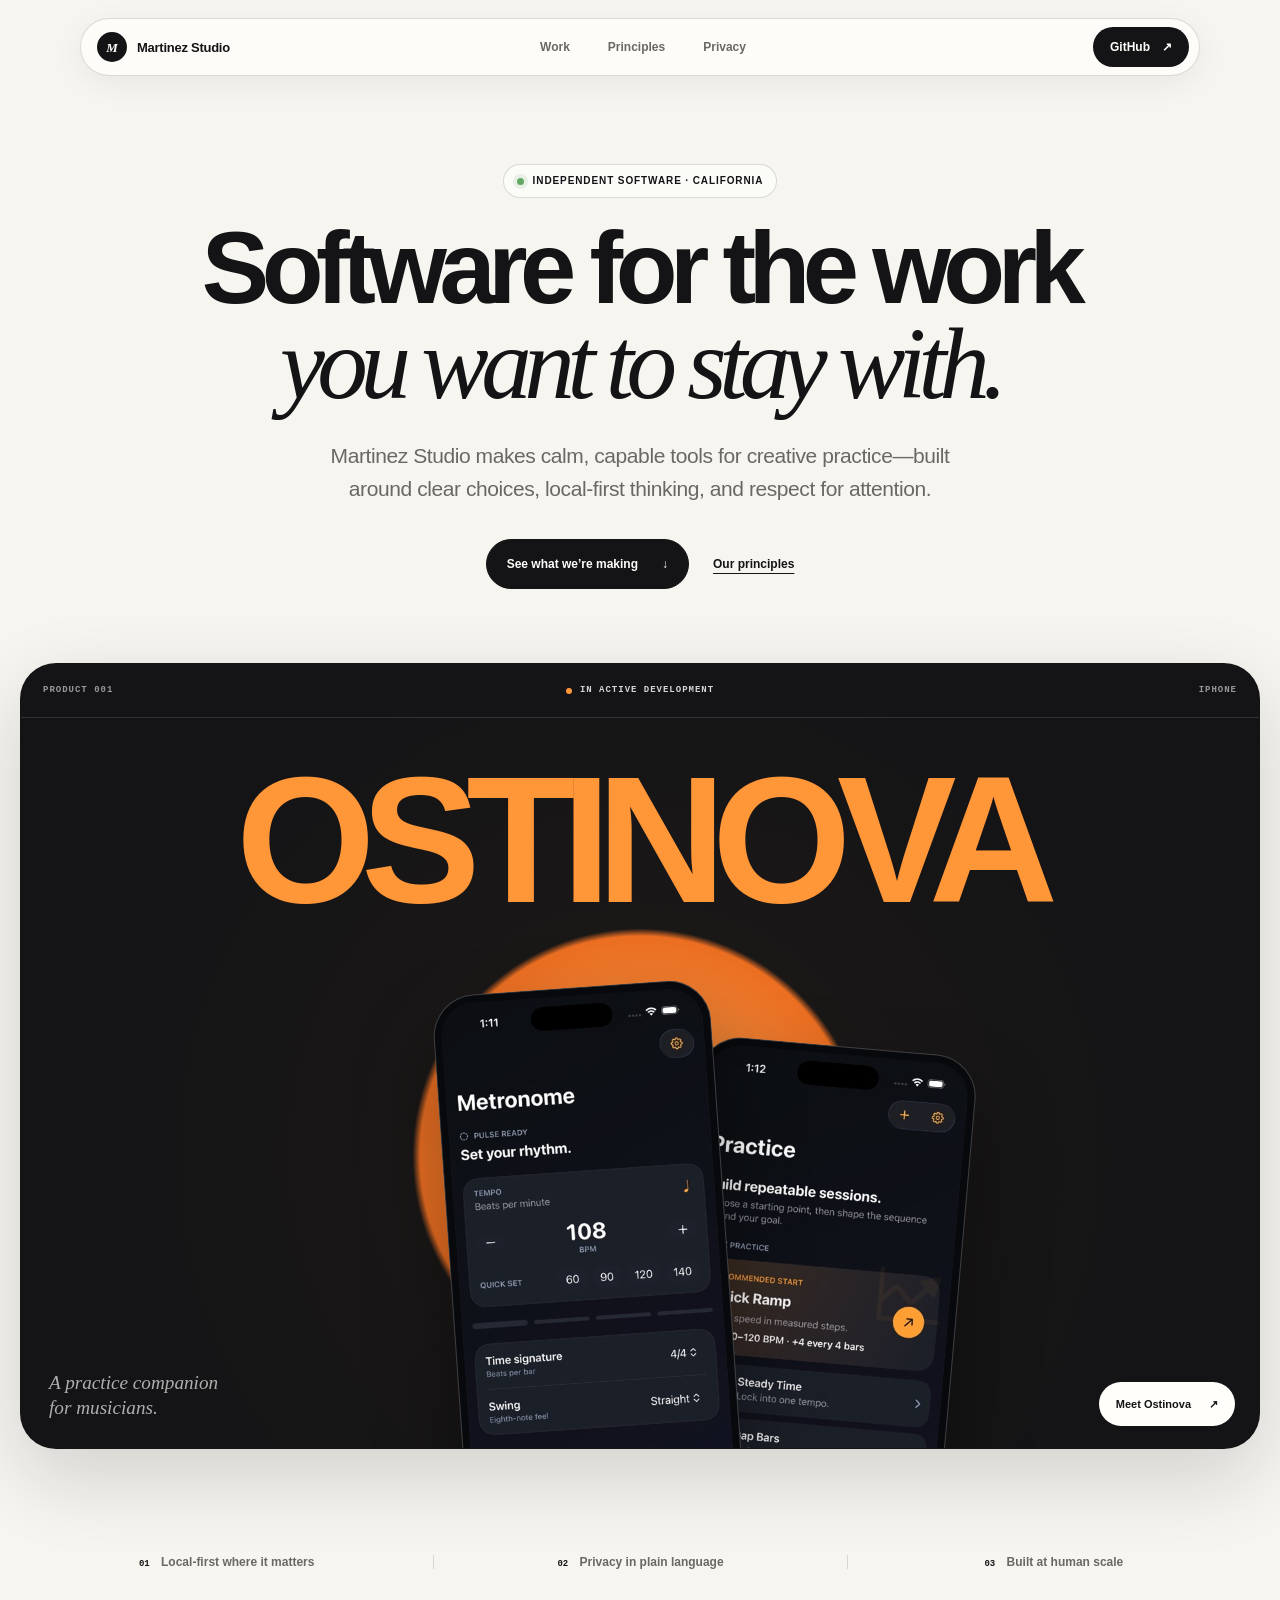
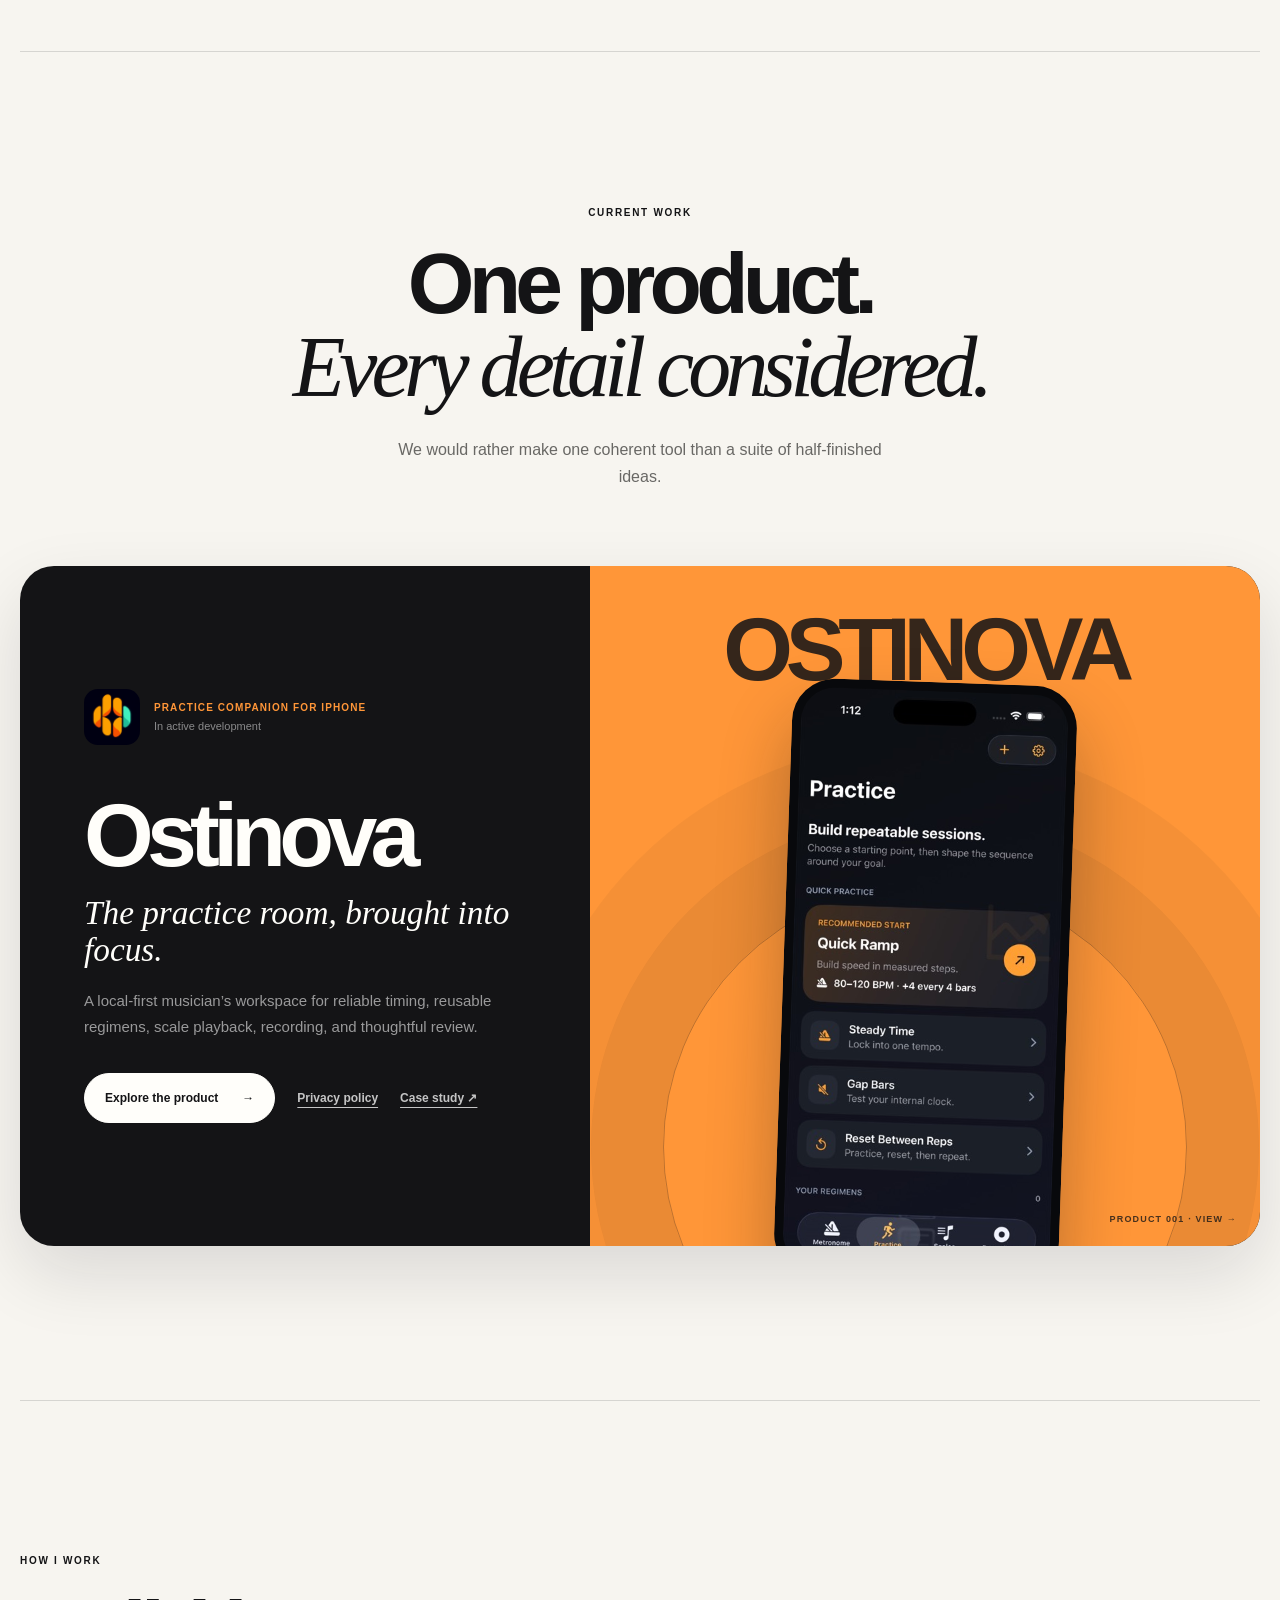
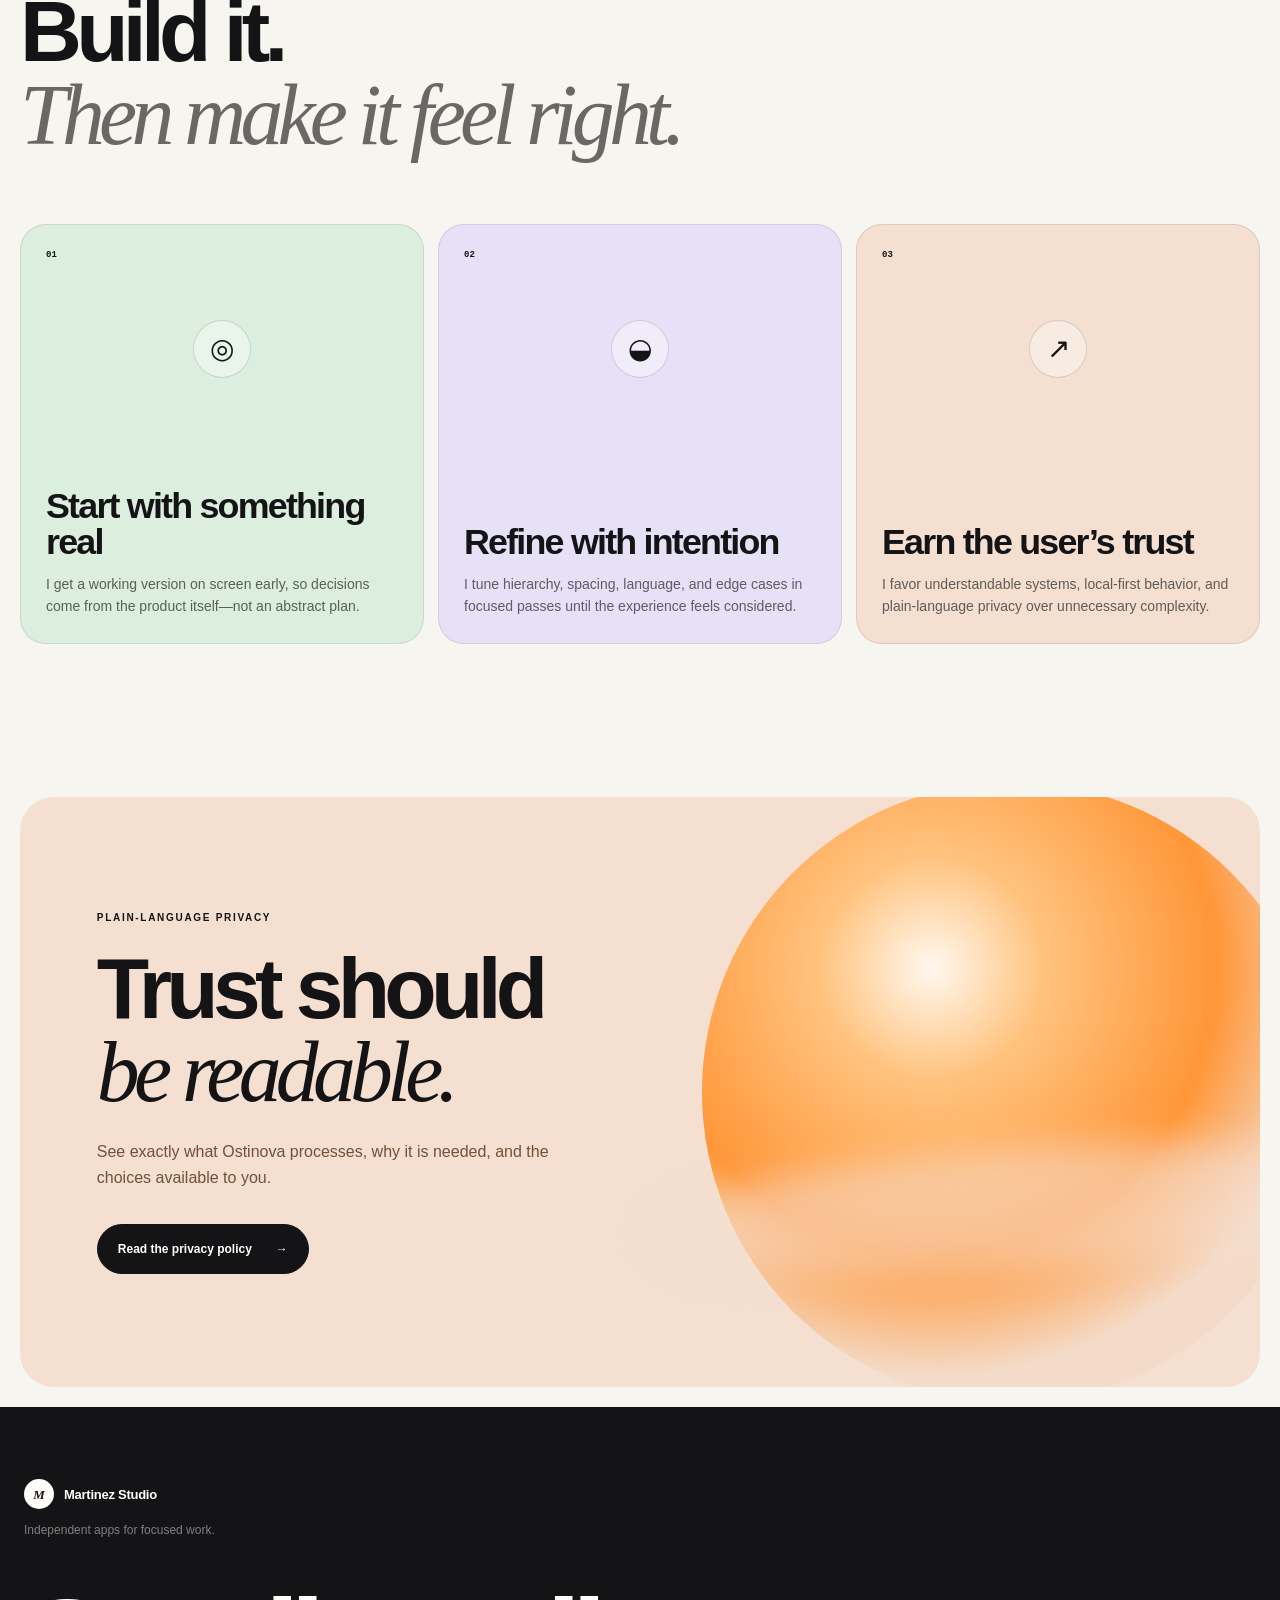
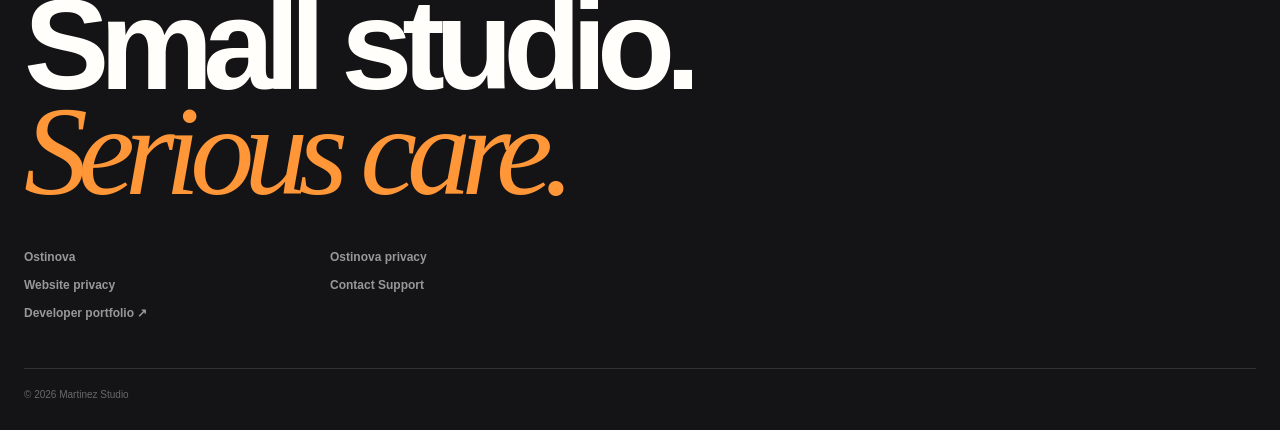
==== commit dc3d8019: "Roll back homepage asset query strings" ====
--- a/index.html
+++ b/index.html
@@ -11,8 +11,8 @@
   <meta property="og:url" content="https://martinezstudio.dev/">
   <title>Martinez Studio — Software for focused work</title>
   <link rel="icon" href="favicon.svg" type="image/svg+xml">
-  <link rel="stylesheet" href="styles.css?v=20260906-4">
-  <script src="script.js?v=20260906-4" defer></script>
+  <link rel="stylesheet" href="styles.css">
+  <script src="script.js" defer></script>
 </head>
 <body class="studio-home">
   <a class="skip-link" href="#main">Skip to content</a>
@@ -116,4 +116,3 @@
   </footer>
 </body>
 </html>
-
--- a/styles.css
+++ b/styles.css
@@ -86,10 +86,8 @@
 .app-visual { position: relative; min-height: 680px; overflow: hidden; display: grid; place-items: center; background: var(--orange); }
 .app-visual::before { content: "OSTINOVA"; position: absolute; top: 7%; left: 50%; color: rgba(20,20,22,.86); font-size: clamp(52px, 7vw, 100px); font-weight: 850; letter-spacing: -.08em; line-height: .8; transform: translateX(-50%); }
 .app-visual::after { content: ""; position: absolute; bottom: -24%; width: 78%; aspect-ratio: 1; border: 1px solid rgba(20,20,22,.28); border-radius: 50%; box-shadow: 0 0 0 72px rgba(20,20,22,.05), 0 0 0 144px rgba(20,20,22,.04); }
-.app-device { position: relative; z-index: 2; width: min(285px, 58%); display: block; overflow: hidden; border-radius: 41px; background: #08090c; box-shadow: 0 38px 68px rgba(20,20,22,.29); transform: translateY(75px) rotate(2deg); transition: transform .55s var(--ease); }
-.app-device img { width: 100%; border-radius: inherit; }
-.app-device::after { content: ""; position: absolute; inset: 0; border: 9px solid #08090c; border-radius: inherit; box-shadow: inset 0 0 0 1px rgba(255,255,255,.12); pointer-events: none; }
-.app-visual:hover .app-device { transform: translateY(60px) rotate(0); }
+.app-visual > img { position: relative; z-index: 2; width: min(285px, 58%); padding: 9px; border-radius: 43px; background: #08090c; box-shadow: 0 38px 68px rgba(20,20,22,.29); transform: translateY(75px) rotate(2deg); transition: transform .55s var(--ease); }
+.app-visual:hover > img { transform: translateY(60px) rotate(0); }
 .app-visual-label { position: absolute; z-index: 3; right: 23px; bottom: 22px; color: rgba(20,20,22,.78); font-size: 9px; font-weight: 800; letter-spacing: .13em; text-transform: uppercase; }
 
 .principles { border-top: 1px solid var(--line); }
@@ -251,7 +249,7 @@
   .app-feature { border-radius: 24px; }
   .app-copy { padding: 38px 24px 44px; }
   .app-visual { min-height: 530px; }
-  .app-device { width: min(235px, 62%); }
+  .app-visual > img { width: min(235px, 62%); }
   .privacy-callout { min-height: 620px; align-items: flex-end; border-radius: 24px; }
   .privacy-orb { top: -7%; right: -23%; width: 110vw; }
   .privacy-copy { width: 100%; padding: 32px 25px 38px; }
@@ -281,4 +279,3 @@
   *, *::before, *::after { animation: none !important; transition: none !important; }
   .enter, .reveal { opacity: 1; transform: none; }
 }
-
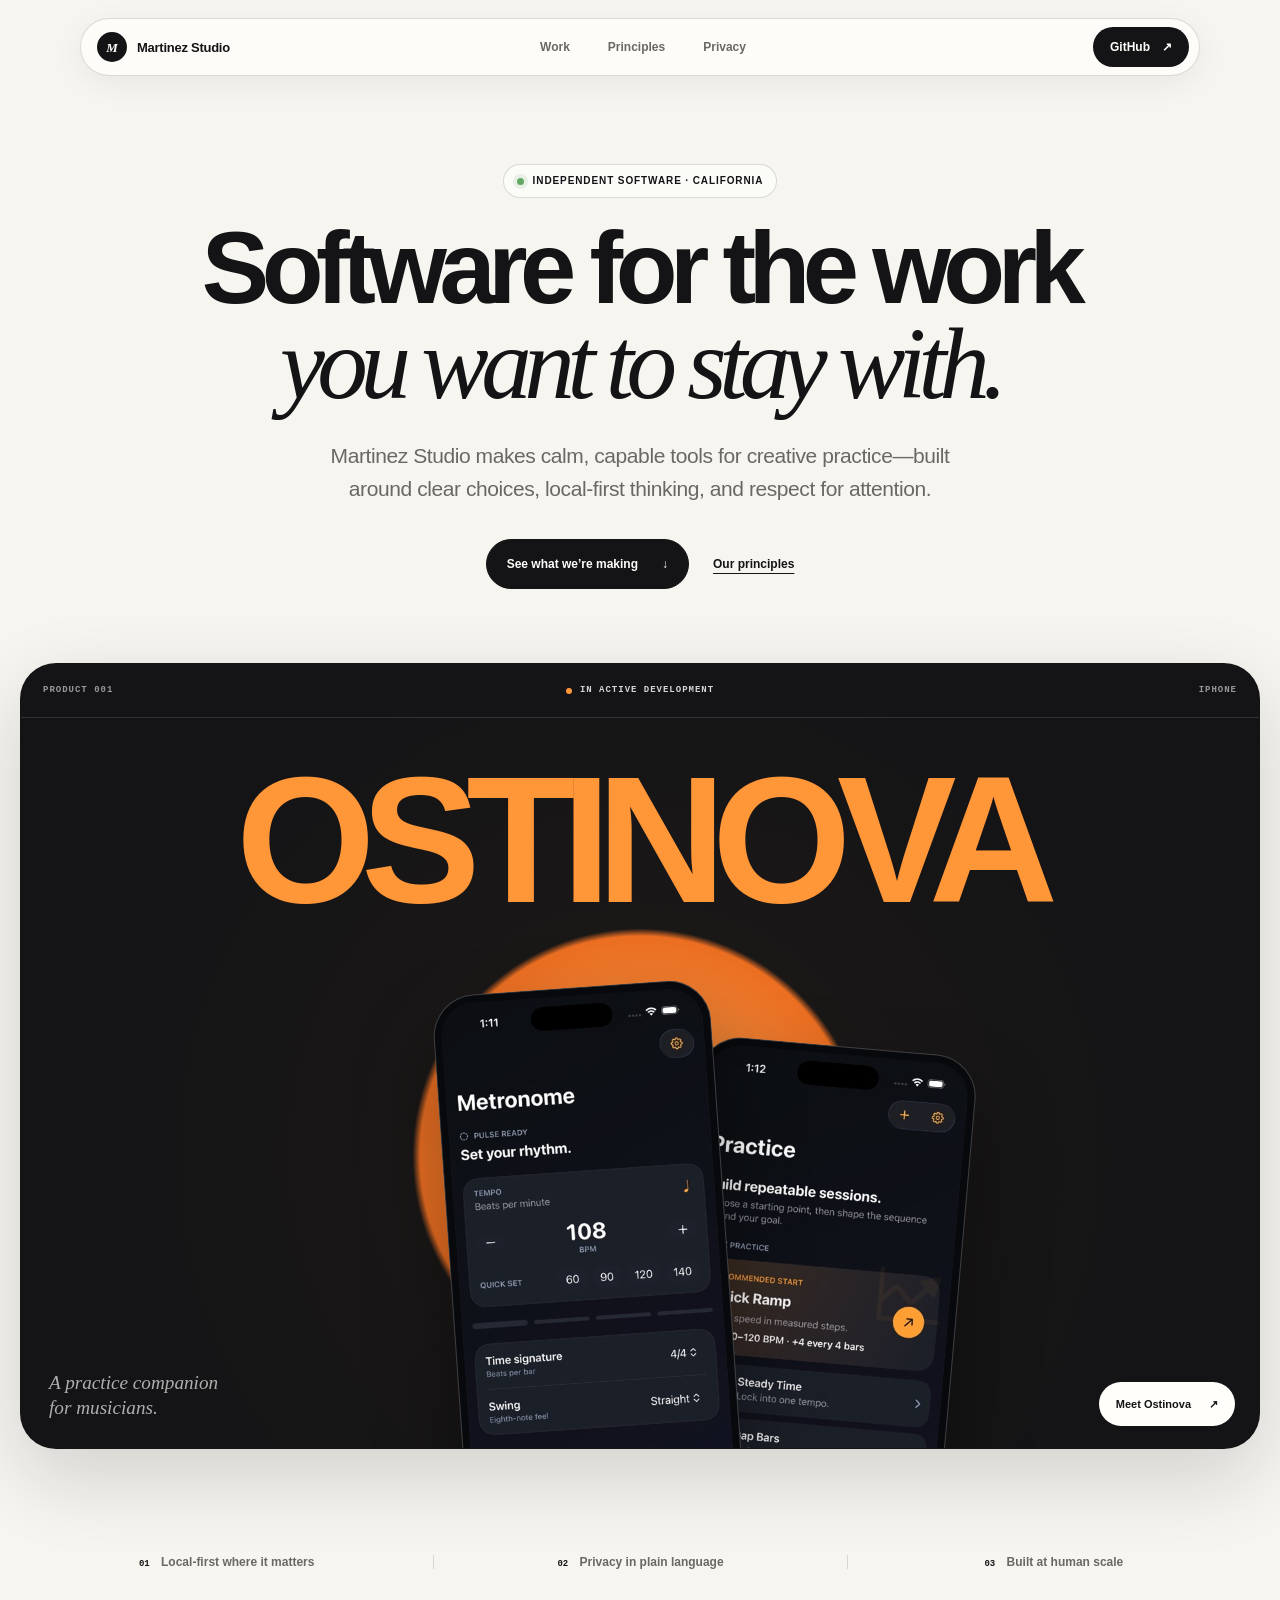
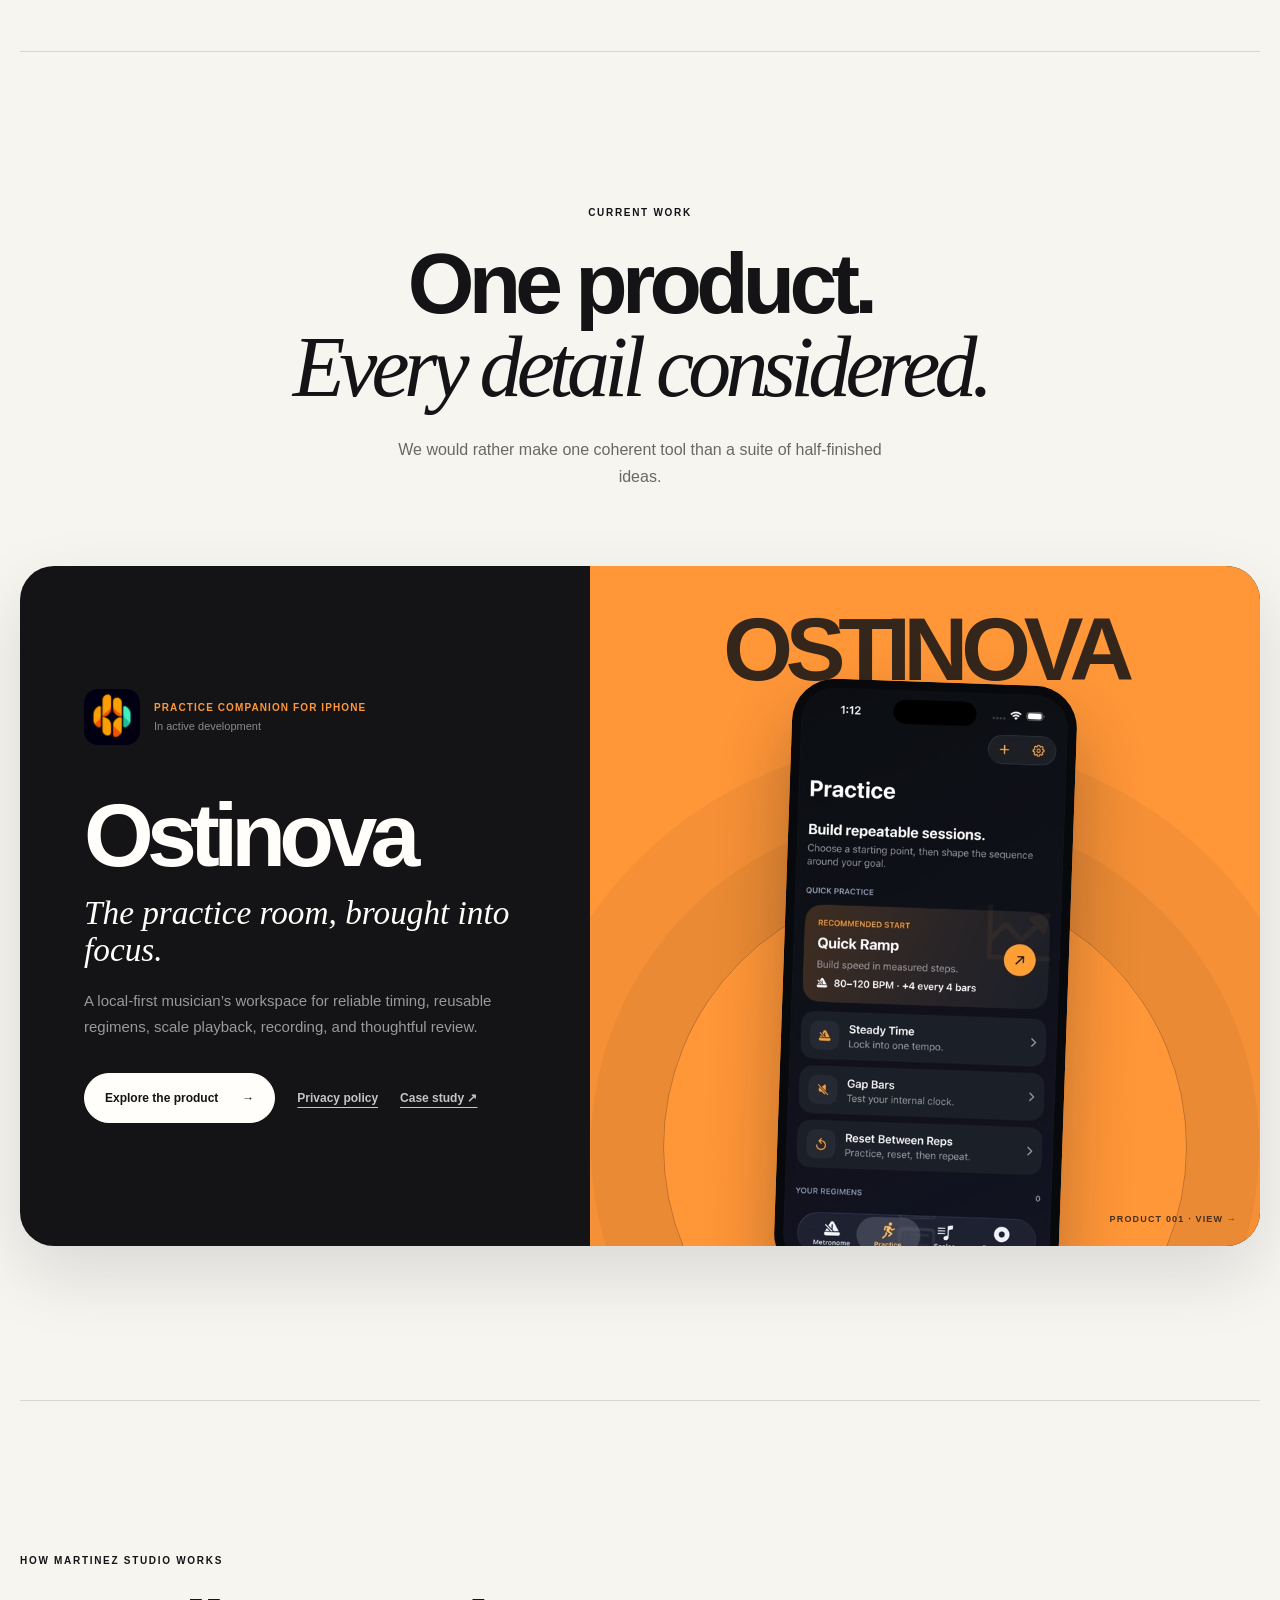
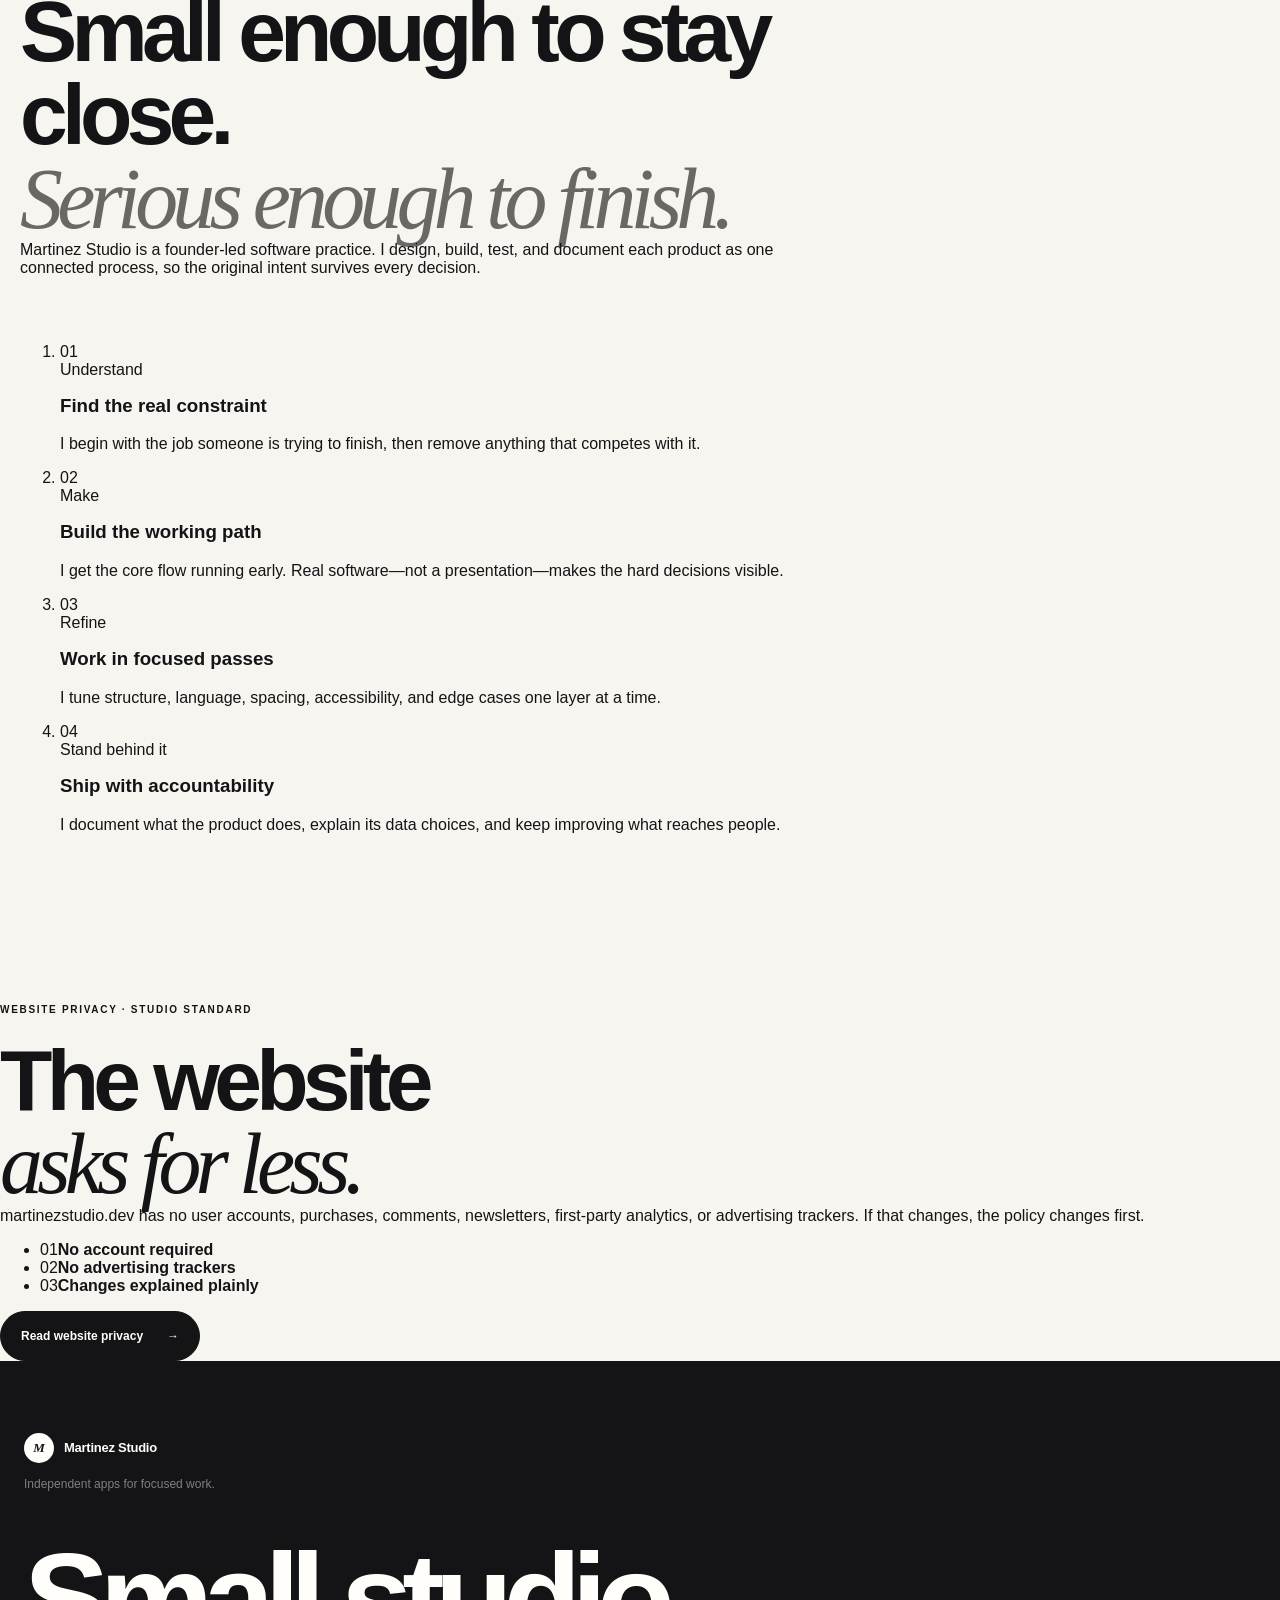
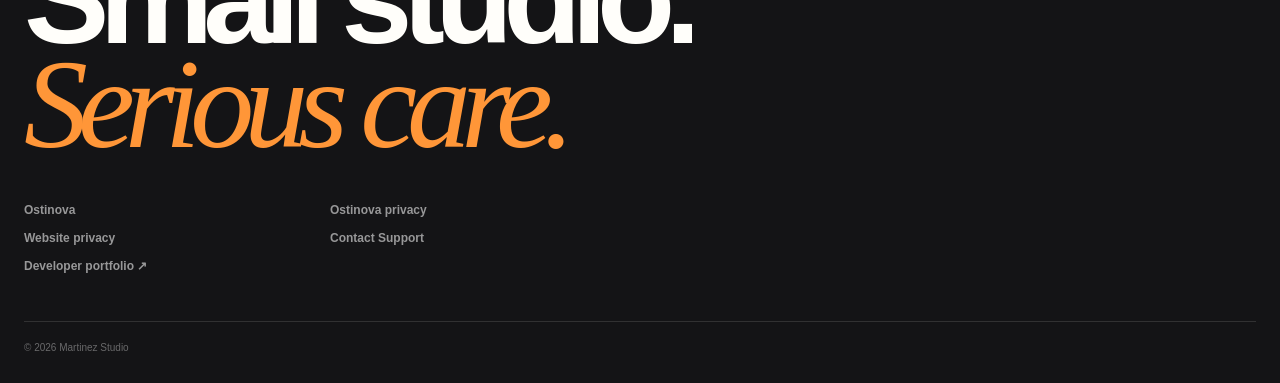
==== commit 06a59d83: "Refocus homepage on the Martinez Studio process" ====
--- a/index.html
+++ b/index.html
@@ -25,7 +25,7 @@
     <nav aria-label="Primary navigation">
       <a href="#work">Work</a>
       <a href="#principles">Principles</a>
-      <a href="apps/ostinova/privacy.html">Privacy</a>
+      <a href="privacy.html">Privacy</a>
     </nav>
     <a class="nav-cta" href="https://github.com/omar-martinez-dev">GitHub <span aria-hidden="true">↗</span></a>
   </header>
@@ -77,33 +77,48 @@
     </section>
 
     <section class="principles" id="principles" aria-labelledby="principles-title">
-      <div class="principles-intro reveal">
-        <p class="eyebrow">How I work</p>
-        <h2 id="principles-title">Build it.<br><em>Then make it feel right.</em></h2>
-      </div>
-      <div class="principle-grid">
-        <article class="principle-card card-mint reveal">
-          <span class="card-number">01</span><div class="card-symbol" aria-hidden="true">◎</div>
-          <h3>Start with something real</h3><p>I get a working version on screen early, so decisions come from the product itself—not an abstract plan.</p>
-        </article>
-        <article class="principle-card card-lilac reveal">
-          <span class="card-number">02</span><div class="card-symbol" aria-hidden="true">◒</div>
-          <h3>Refine with intention</h3><p>I tune hierarchy, spacing, language, and edge cases in focused passes until the experience feels considered.</p>
-        </article>
-        <article class="principle-card card-peach reveal">
-          <span class="card-number">03</span><div class="card-symbol" aria-hidden="true">↗</div>
-          <h3>Earn the user’s trust</h3><p>I favor understandable systems, local-first behavior, and plain-language privacy over unnecessary complexity.</p>
-        </article>
+      <div class="principles-shell">
+        <div class="principles-intro reveal">
+          <p class="eyebrow">How Martinez Studio works</p>
+          <div class="principles-lead">
+            <h2 id="principles-title">Small enough to stay close.<br><em>Serious enough to finish.</em></h2>
+            <p>Martinez Studio is a founder-led software practice. I design, build, test, and document each product as one connected process, so the original intent survives every decision.</p>
+          </div>
+        </div>
+        <ol class="process-grid">
+          <li class="process-step reveal">
+            <span class="process-number">01</span>
+            <div><p class="process-label">Understand</p><h3>Find the real constraint</h3><p>I begin with the job someone is trying to finish, then remove anything that competes with it.</p></div>
+          </li>
+          <li class="process-step reveal">
+            <span class="process-number">02</span>
+            <div><p class="process-label">Make</p><h3>Build the working path</h3><p>I get the core flow running early. Real software—not a presentation—makes the hard decisions visible.</p></div>
+          </li>
+          <li class="process-step reveal">
+            <span class="process-number">03</span>
+            <div><p class="process-label">Refine</p><h3>Work in focused passes</h3><p>I tune structure, language, spacing, accessibility, and edge cases one layer at a time.</p></div>
+          </li>
+          <li class="process-step reveal">
+            <span class="process-number">04</span>
+            <div><p class="process-label">Stand behind it</p><h3>Ship with accountability</h3><p>I document what the product does, explain its data choices, and keep improving what reaches people.</p></div>
+          </li>
+        </ol>
       </div>
     </section>
 
-    <section class="privacy-callout reveal" aria-labelledby="privacy-title">
-      <div class="privacy-orb" aria-hidden="true"></div>
-      <div class="privacy-copy">
-        <p class="eyebrow">Plain-language privacy</p>
-        <h2 id="privacy-title">Trust should<br><em>be readable.</em></h2>
-        <p>See exactly what Ostinova processes, why it is needed, and the choices available to you.</p>
-        <a class="button button-dark" href="apps/ostinova/privacy.html">Read the privacy policy <span aria-hidden="true">→</span></a>
+    <section class="studio-privacy reveal" aria-labelledby="privacy-title">
+      <div class="studio-privacy-heading">
+        <p class="eyebrow">Website privacy · Studio standard</p>
+        <h2 id="privacy-title">The website<br><em>asks for less.</em></h2>
+      </div>
+      <div class="studio-privacy-detail">
+        <p class="studio-privacy-copy">martinezstudio.dev has no user accounts, purchases, comments, newsletters, first-party analytics, or advertising trackers. If that changes, the policy changes first.</p>
+        <ul class="privacy-promises" aria-label="Website privacy commitments">
+          <li><span>01</span><strong>No account required</strong></li>
+          <li><span>02</span><strong>No advertising trackers</strong></li>
+          <li><span>03</span><strong>Changes explained plainly</strong></li>
+        </ul>
+        <a class="button button-dark" href="privacy.html">Read website privacy <span aria-hidden="true">→</span></a>
       </div>
     </section>
   </main>
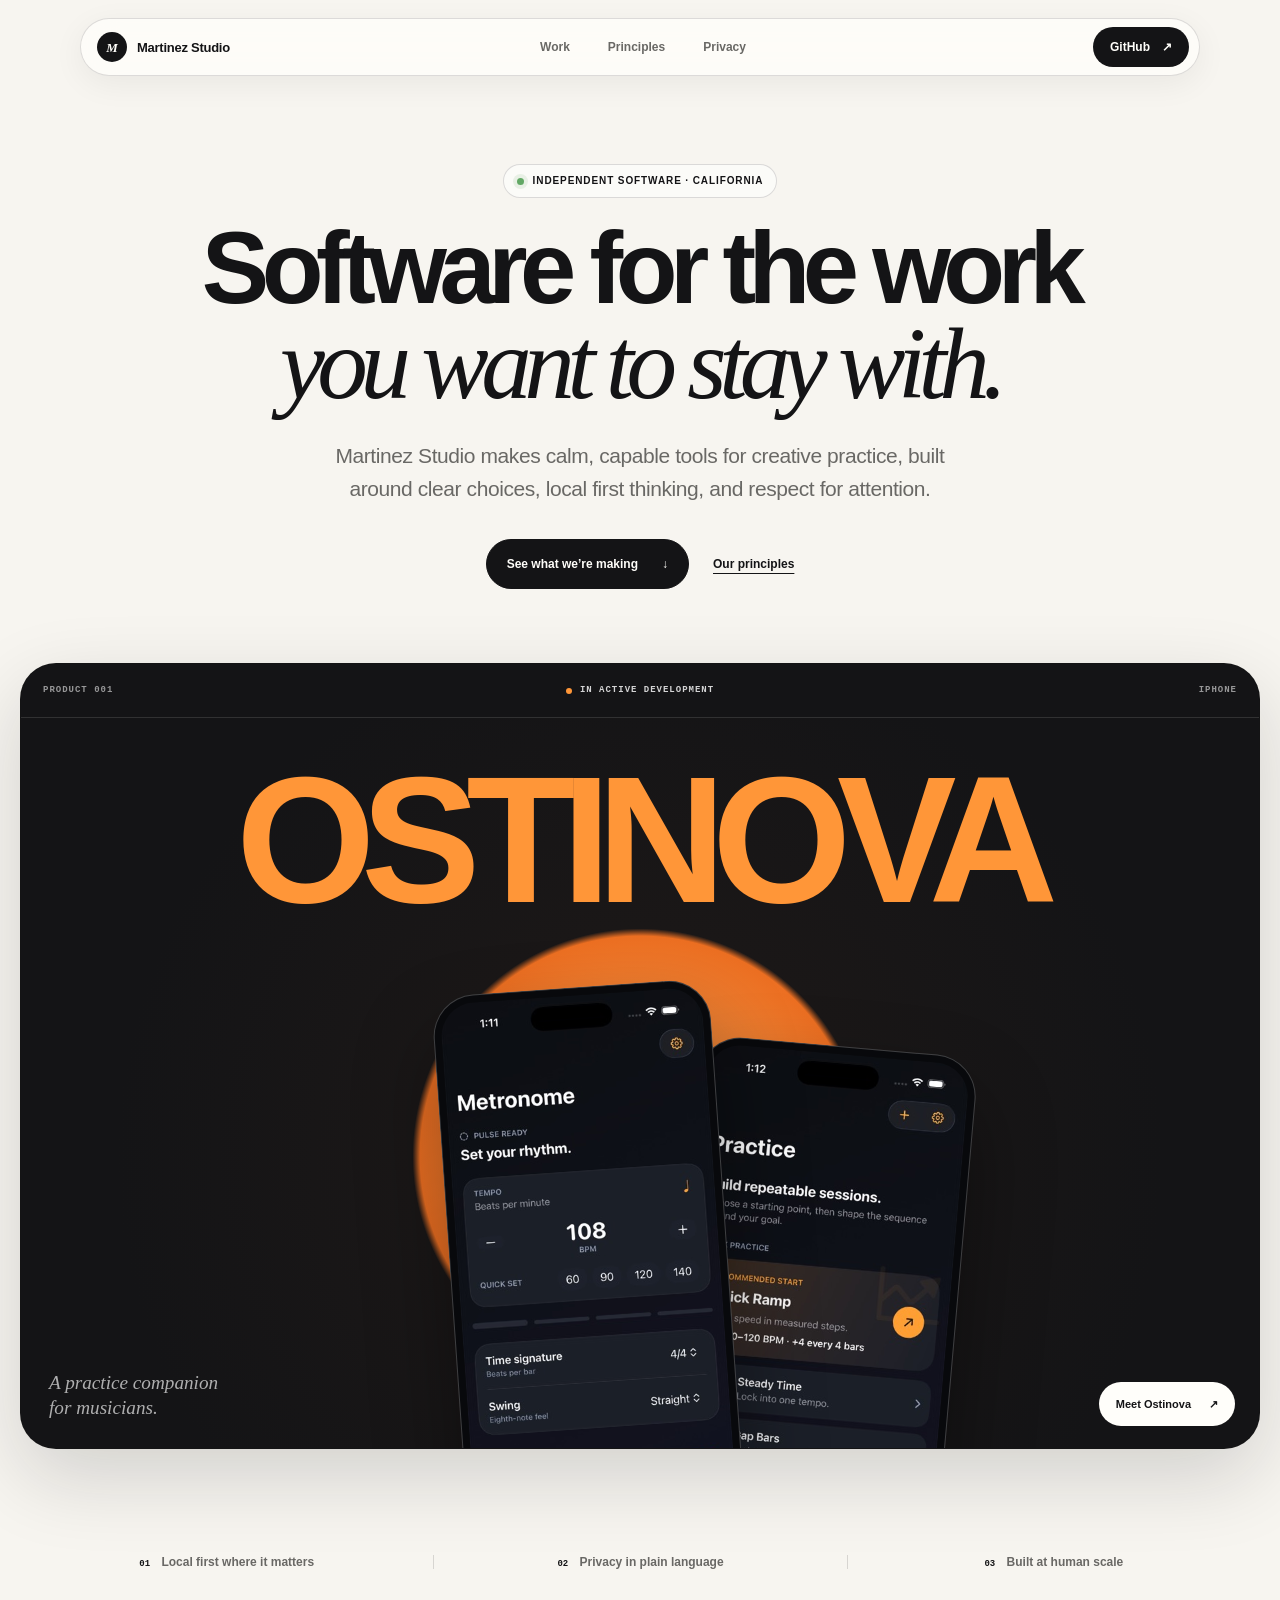
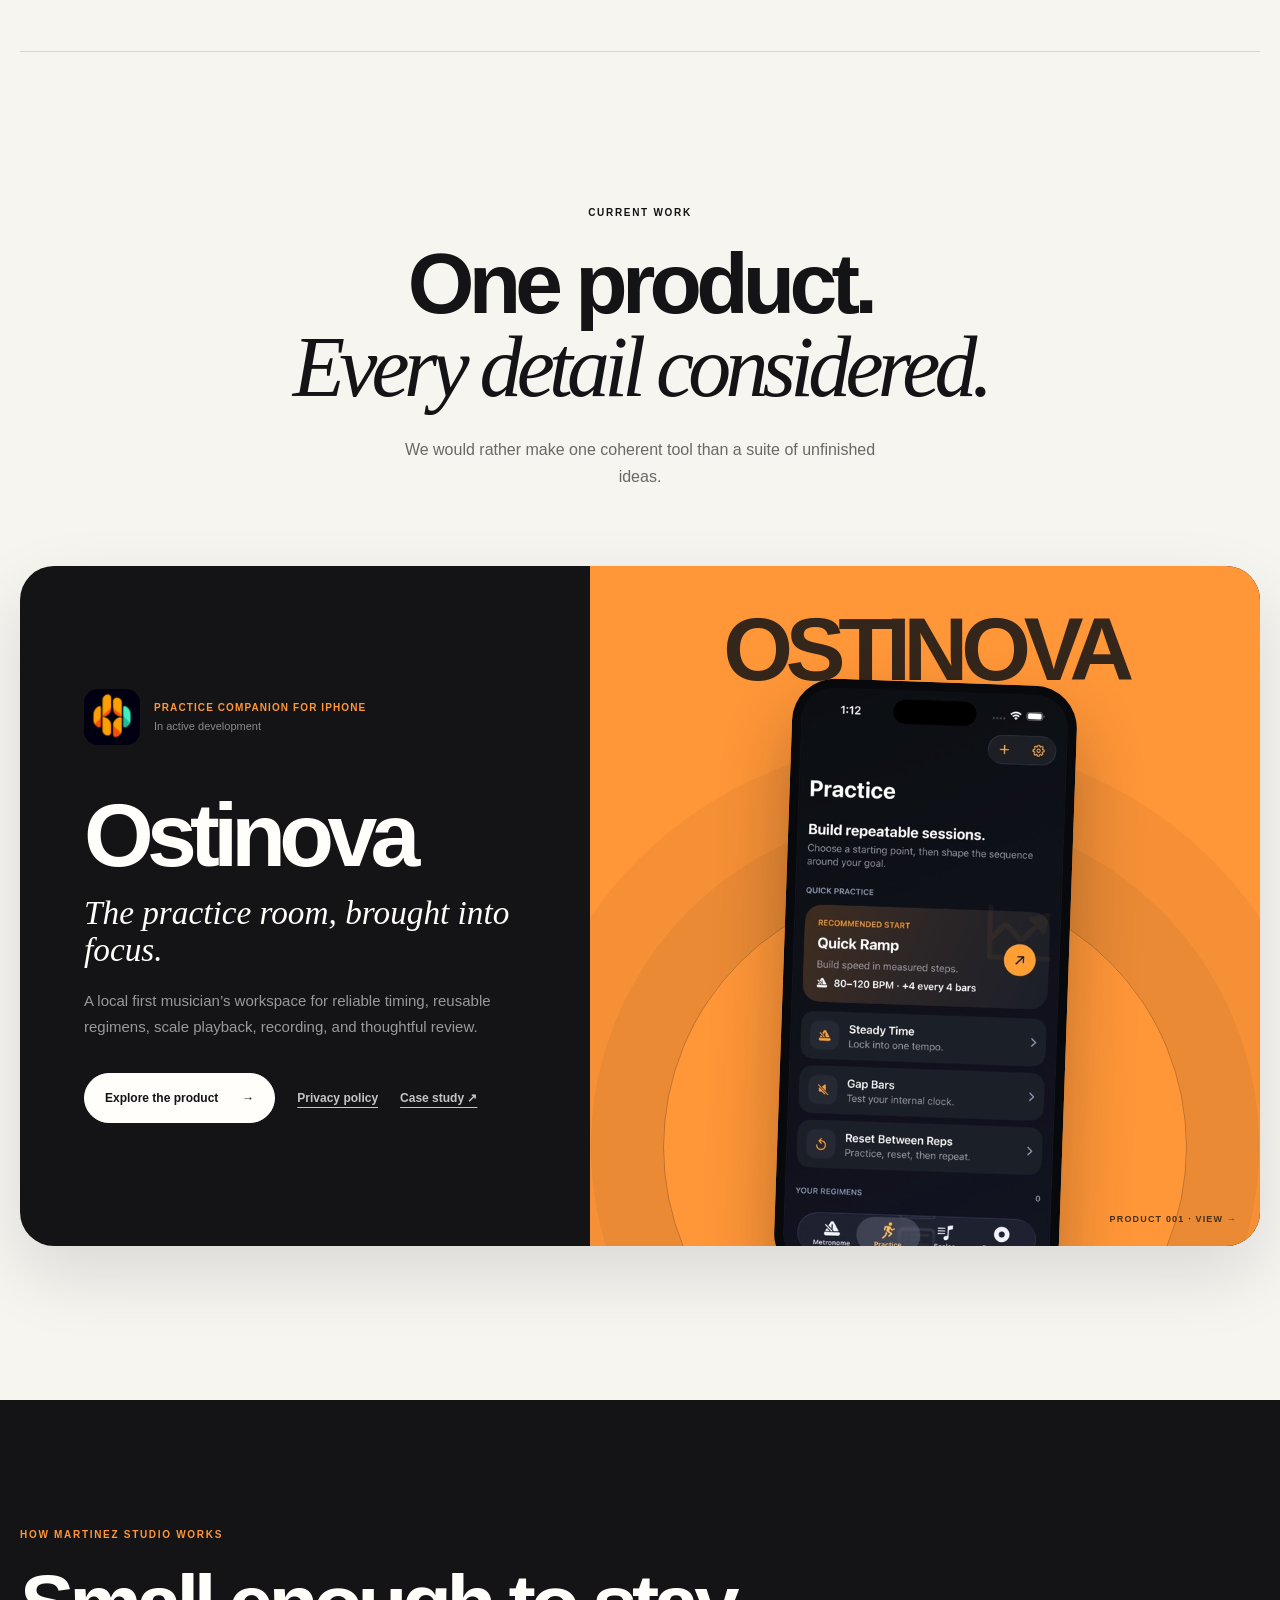
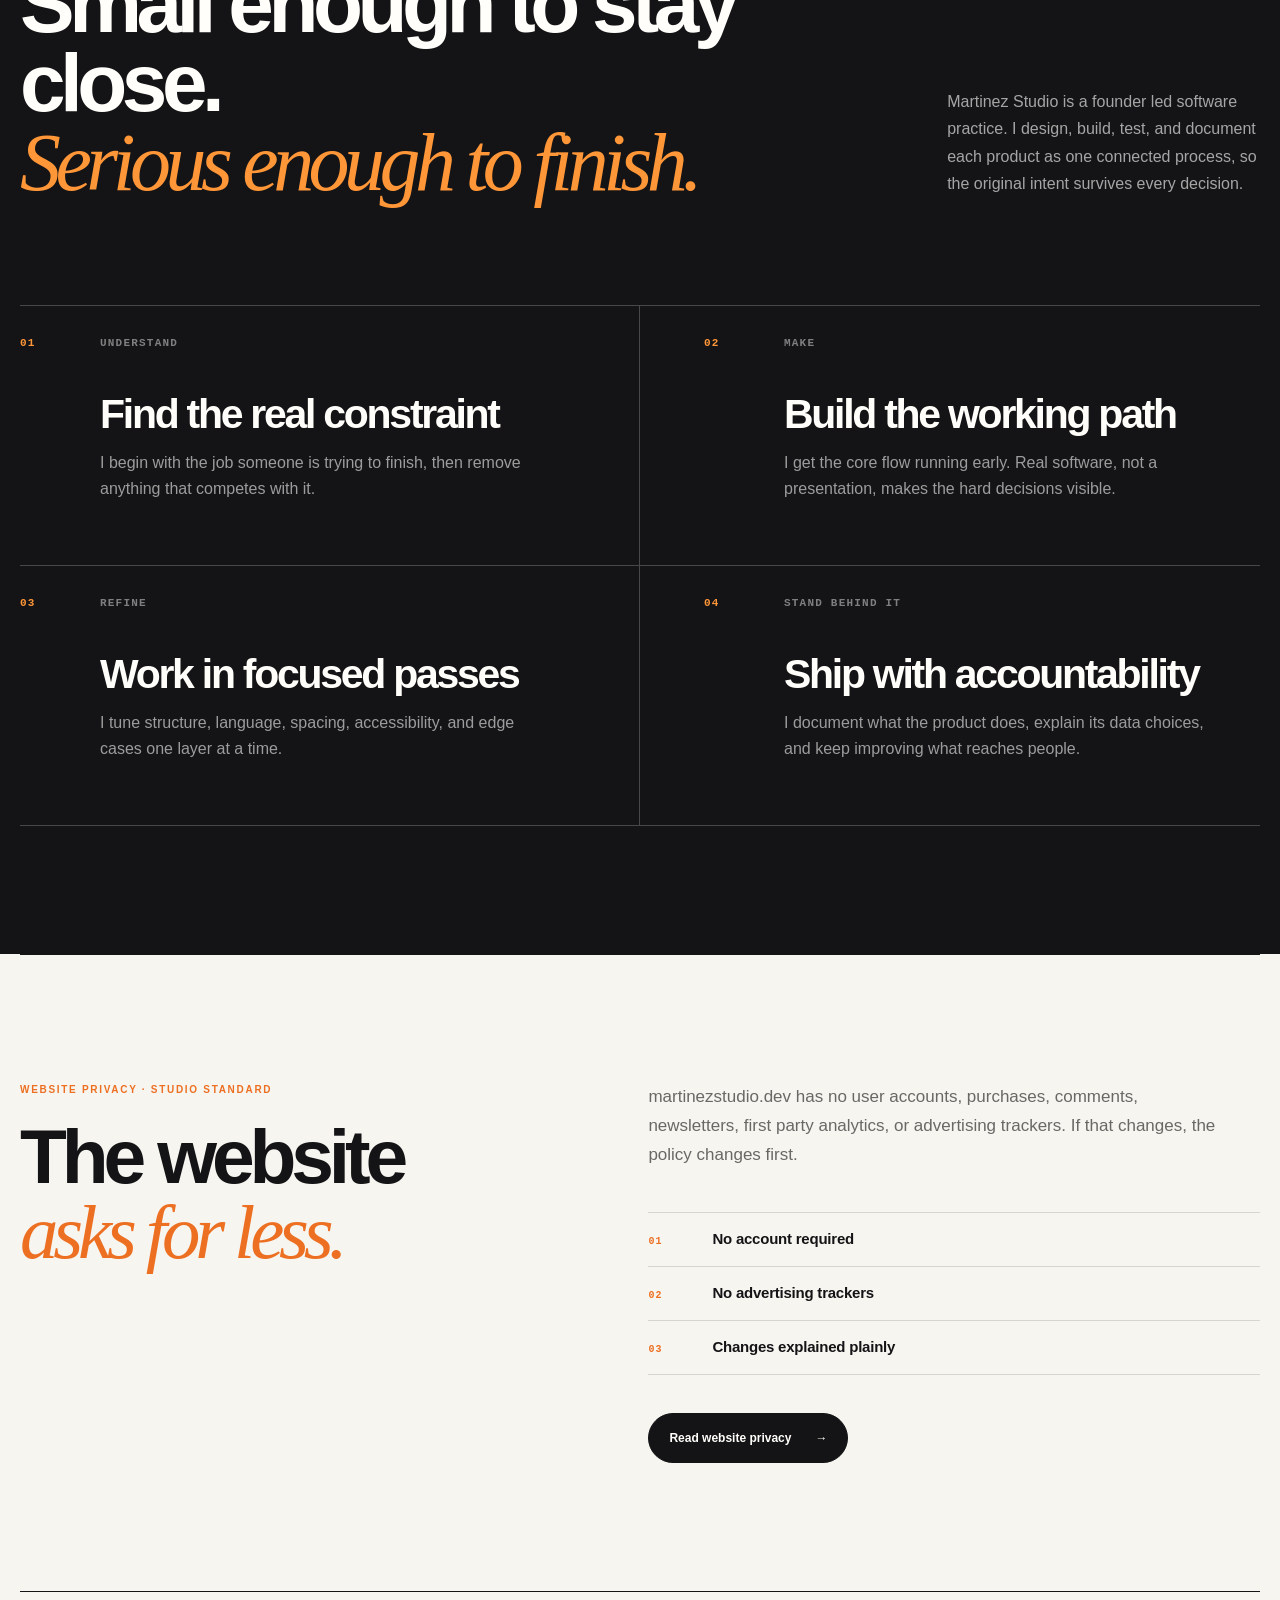
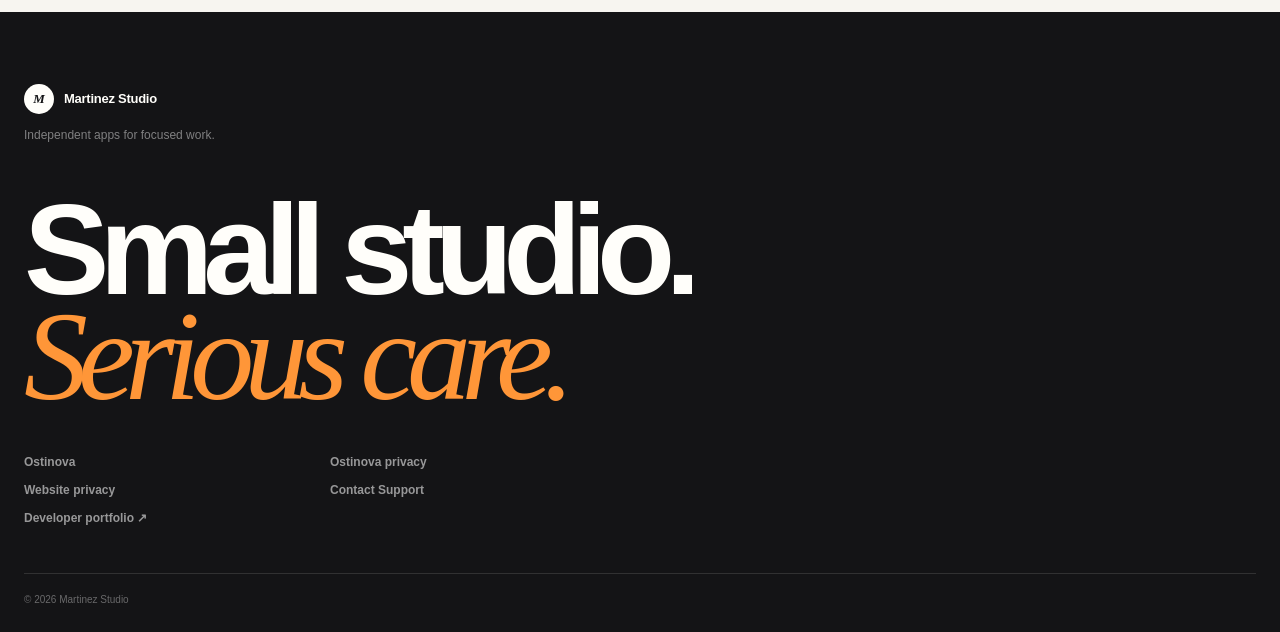
==== commit 6e663b77: "Polish punctuation across all site copy" ====
--- a/index.html
+++ b/index.html
@@ -3,13 +3,13 @@
 <head>
   <meta charset="utf-8">
   <meta name="viewport" content="width=device-width, initial-scale=1">
-  <meta name="description" content="Martinez Studio makes focused, privacy-conscious apps for creative practice.">
+  <meta name="description" content="Martinez Studio makes focused, privacy conscious apps for creative practice.">
   <meta name="theme-color" content="#f7f5f0">
-  <meta property="og:title" content="Martinez Studio — Software for focused work">
+  <meta property="og:title" content="Martinez Studio | Software for focused work">
   <meta property="og:description" content="Independent apps for creative practice and everyday focus.">
   <meta property="og:type" content="website">
   <meta property="og:url" content="https://martinezstudio.dev/">
-  <title>Martinez Studio — Software for focused work</title>
+  <title>Martinez Studio | Software for focused work</title>
   <link rel="icon" href="favicon.svg" type="image/svg+xml">
   <link rel="stylesheet" href="styles.css">
   <script src="script.js" defer></script>
@@ -35,7 +35,7 @@
       <div class="hero-copy">
         <p class="eyebrow eyebrow-pill enter"><span aria-hidden="true"></span> Independent software · California</p>
         <h1 class="enter delay-1">Software for the work<br><em>you want to stay with.</em></h1>
-        <p class="hero-dek enter delay-2">Martinez Studio makes calm, capable tools for creative practice—built around clear choices, local-first thinking, and respect for attention.</p>
+        <p class="hero-dek enter delay-2">Martinez Studio makes calm, capable tools for creative practice, built around clear choices, local first thinking, and respect for attention.</p>
         <div class="hero-actions enter delay-3">
           <a class="button button-dark" href="#work">See what we’re making <span aria-hidden="true">↓</span></a>
           <a class="quiet-link" href="#principles">Our principles</a>
@@ -61,7 +61,7 @@
     </section>
 
     <section class="studio-strip" aria-label="Studio characteristics">
-      <p><span>01</span> Local-first where it matters</p>
+      <p><span>01</span> Local first where it matters</p>
       <p><span>02</span> Privacy in plain language</p>
       <p><span>03</span> Built at human scale</p>
     </section>
@@ -70,7 +70,7 @@
       <div class="section-heading reveal">
         <p class="eyebrow">Current work</p>
         <h2 id="work-title">One product.<br><em>Every detail considered.</em></h2>
-        <p>We would rather make one coherent tool than a suite of half-finished ideas.</p>
+        <p>We would rather make one coherent tool than a suite of unfinished ideas.</p>
       </div>
       <div id="app-list" class="app-list" aria-live="polite"></div>
       <noscript><p>Visit the <a href="apps/ostinova/">Ostinova product page</a>.</p></noscript>
@@ -82,7 +82,7 @@
           <p class="eyebrow">How Martinez Studio works</p>
           <div class="principles-lead">
             <h2 id="principles-title">Small enough to stay close.<br><em>Serious enough to finish.</em></h2>
-            <p>Martinez Studio is a founder-led software practice. I design, build, test, and document each product as one connected process, so the original intent survives every decision.</p>
+            <p>Martinez Studio is a founder led software practice. I design, build, test, and document each product as one connected process, so the original intent survives every decision.</p>
           </div>
         </div>
         <ol class="process-grid">
@@ -92,7 +92,7 @@
           </li>
           <li class="process-step reveal">
             <span class="process-number">02</span>
-            <div><p class="process-label">Make</p><h3>Build the working path</h3><p>I get the core flow running early. Real software—not a presentation—makes the hard decisions visible.</p></div>
+            <div><p class="process-label">Make</p><h3>Build the working path</h3><p>I get the core flow running early. Real software, not a presentation, makes the hard decisions visible.</p></div>
           </li>
           <li class="process-step reveal">
             <span class="process-number">03</span>
@@ -112,7 +112,7 @@
         <h2 id="privacy-title">The website<br><em>asks for less.</em></h2>
       </div>
       <div class="studio-privacy-detail">
-        <p class="studio-privacy-copy">martinezstudio.dev has no user accounts, purchases, comments, newsletters, first-party analytics, or advertising trackers. If that changes, the policy changes first.</p>
+        <p class="studio-privacy-copy">martinezstudio.dev has no user accounts, purchases, comments, newsletters, first party analytics, or advertising trackers. If that changes, the policy changes first.</p>
         <ul class="privacy-promises" aria-label="Website privacy commitments">
           <li><span>01</span><strong>No account required</strong></li>
           <li><span>02</span><strong>No advertising trackers</strong></li>
--- a/styles.css
+++ b/styles.css
@@ -68,7 +68,7 @@
 .studio-strip p + p { border-left: 1px solid var(--line); }
 .studio-strip span { margin-right: 8px; color: var(--ink); font: 700 9px ui-monospace, monospace; }
 
-.work, .principles { width: min(calc(100% - 40px), var(--max)); margin: 0 auto; padding: clamp(100px, 12vw, 170px) 0; }
+.work { width: min(calc(100% - 40px), var(--max)); margin: 0 auto; padding: clamp(100px, 12vw, 170px) 0; }
 .section-heading { max-width: 920px; margin: 0 auto 76px; text-align: center; }
 h2 { margin: 0; font-size: clamp(47px, 6.7vw, 88px); font-weight: 650; letter-spacing: -.067em; line-height: .97; }
 .section-heading > p:last-child { max-width: 490px; margin: 28px auto 0; color: var(--muted); font-size: 16px; line-height: 1.65; }
@@ -90,22 +90,35 @@
 .app-visual:hover > img { transform: translateY(60px) rotate(0); }
 .app-visual-label { position: absolute; z-index: 3; right: 23px; bottom: 22px; color: rgba(20,20,22,.78); font-size: 9px; font-weight: 800; letter-spacing: .13em; text-transform: uppercase; }
 
-.principles { border-top: 1px solid var(--line); }
-.principles-intro { max-width: 800px; margin-bottom: 66px; }
-.principles-intro h2 em { color: var(--muted); }
-.principle-grid { display: grid; grid-template-columns: repeat(3, 1fr); gap: 14px; }
-.principle-card { min-height: 420px; display: flex; flex-direction: column; padding: 25px; border: 1px solid rgba(20,20,22,.1); border-radius: 26px; }
+.principles { width: 100%; padding: clamp(92px, 10vw, 142px) 0; background: var(--ink); color: var(--white); }
+.principles-shell { width: min(calc(100% - 40px), var(--max)); margin: 0 auto; }
+.principles-intro { margin-bottom: clamp(68px, 8vw, 108px); }
+.principles-intro .eyebrow { color: var(--orange); }
+.principles-lead { display: grid; grid-template-columns: minmax(0, 1.45fr) minmax(280px, .55fr); gap: clamp(48px, 8vw, 120px); align-items: end; }
+.principles-lead h2 { max-width: 850px; font-size: clamp(48px, 6.4vw, 86px); }
+.principles-lead h2 em { color: var(--orange); }
+.principles-lead > p { max-width: 410px; margin: 0 0 6px; color: rgba(255,255,255,.62); font-size: 16px; line-height: 1.7; }
+.process-grid { display: grid; grid-template-columns: repeat(2, minmax(0, 1fr)); margin: 0; padding: 0; border-top: 1px solid rgba(255,255,255,.22); list-style: none; }
+.process-step { min-height: 260px; display: grid; grid-template-columns: 56px 1fr; gap: 24px; padding: 30px 34px 34px 0; border-bottom: 1px solid rgba(255,255,255,.22); }
+.process-step:nth-child(odd) { padding-right: clamp(34px, 5vw, 76px); border-right: 1px solid rgba(255,255,255,.22); }
+.process-step:nth-child(even) { padding-left: clamp(30px, 5vw, 76px); }
+.process-number { color: var(--orange); font: 750 11px/1.4 ui-monospace, SFMono-Regular, Consolas, monospace; letter-spacing: .1em; }
+.process-label { margin: 0 0 42px; color: rgba(255,255,255,.46); font: 700 11px/1.4 ui-monospace, SFMono-Regular, Consolas, monospace; letter-spacing: .11em; text-transform: uppercase; }
+.process-step h3 { max-width: 430px; margin: 0 0 15px; font-size: clamp(28px, 3.2vw, 43px); letter-spacing: -.055em; line-height: 1; }
+.process-step div > p:last-child { max-width: 430px; margin: 0; color: rgba(255,255,255,.58); font-size: 16px; line-height: 1.65; }
 .card-number { font: 700 9px ui-monospace, monospace; }
-.card-symbol { width: 58px; height: 58px; display: grid; place-items: center; margin: 60px auto 52px; border: 1px solid rgba(20,20,22,.15); border-radius: 50%; background: rgba(255,255,255,.38); font: 400 28px/1 Georgia, serif; }
-.principle-card h3 { margin: auto 0 13px; font-size: clamp(27px, 2.8vw, 39px); letter-spacing: -.05em; line-height: 1; }
-.principle-card p { margin: 0; color: rgba(20,20,22,.65); font-size: 14px; line-height: 1.55; }
 .card-mint { background: var(--mint); }.card-lilac { background: var(--lilac); }.card-peach { background: var(--peach); }
 
-.privacy-callout { position: relative; width: min(calc(100% - 40px), var(--max)); min-height: 590px; display: flex; align-items: center; margin: 0 auto 20px; overflow: hidden; border-radius: 34px; background: var(--peach); }
-.privacy-orb { position: absolute; right: -5%; width: min(620px, 58vw); aspect-ratio: 1; border-radius: 50%; background: radial-gradient(circle at 37% 30%, #fff8ef 0, #ffc37f 19%, var(--orange) 49%, rgba(255,150,56,.05) 70%); filter: blur(.2px); }
-.privacy-orb::after { content: ""; position: absolute; left: -8%; right: -8%; bottom: 21%; height: 20%; border-radius: 50%; background: rgba(244,223,209,.58); filter: blur(18px); transform: rotate(-4deg); }
-.privacy-copy { position: relative; z-index: 2; width: min(610px, 56%); padding: clamp(38px, 6vw, 82px); }
-.privacy-copy > p:not(.eyebrow) { max-width: 460px; margin: 25px 0 32px; color: #735039; font-size: 16px; line-height: 1.65; }
+.studio-privacy { width: min(calc(100% - 40px), var(--max)); display: grid; grid-template-columns: minmax(0, .9fr) minmax(360px, 1.1fr); gap: clamp(60px, 10vw, 150px); margin: 0 auto 20px; padding: clamp(90px, 10vw, 140px) 0; border-top: 1px solid var(--ink); border-bottom: 1px solid var(--ink); }
+.studio-privacy-heading .eyebrow { color: var(--orange-deep); }
+.studio-privacy-heading h2 { font-size: clamp(48px, 6vw, 80px); }
+.studio-privacy-heading h2 em { color: var(--orange-deep); }
+.studio-privacy-detail { align-self: end; }
+.studio-privacy-copy { max-width: 570px; margin: 0 0 42px; color: var(--muted); font-size: 17px; line-height: 1.7; }
+.privacy-promises { margin: 0 0 38px; padding: 0; border-top: 1px solid var(--line); list-style: none; }
+.privacy-promises li { display: grid; grid-template-columns: 46px 1fr; gap: 18px; align-items: baseline; padding: 17px 0; border-bottom: 1px solid var(--line); }
+.privacy-promises span { color: var(--orange-deep); font: 750 10px/1.4 ui-monospace, SFMono-Regular, Consolas, monospace; letter-spacing: .1em; }
+.privacy-promises strong { font-size: 15px; letter-spacing: -.015em; }
 
 footer { display: grid; grid-template-columns: 1fr 1fr; column-gap: 80px; row-gap: 0; padding: 72px max(24px, calc((100% - var(--max)) / 2)) 30px; background: var(--ink); color: var(--white); }
 footer .wordmark { color: var(--white); }
@@ -206,9 +219,9 @@
   .phone { width: min(270px, 36vw); }
   .app-feature { grid-template-columns: 1fr; }
   .app-visual { min-height: 620px; }
-  .principle-grid { grid-template-columns: 1fr; }
-  .principle-card { min-height: 330px; }
-  .card-symbol { margin: 30px auto; }
+  .principles-lead, .studio-privacy { grid-template-columns: 1fr; }
+  .principles-lead > p { max-width: 560px; }
+  .studio-privacy { gap: 54px; }
   .feature-grid { grid-template-columns: 1fr; }
   .feature-intro { grid-template-columns: 1fr; gap: 46px; }
   .feature-index { display: grid; grid-template-columns: repeat(2, minmax(0, 1fr)); margin-bottom: 0; }
@@ -245,14 +258,17 @@
   .studio-strip { width: calc(100% - 24px); grid-template-columns: 1fr; padding-block: 30px 64px; }
   .studio-strip p { padding: 13px 0; }
   .studio-strip p + p { border-left: 0; border-top: 1px solid var(--line); }
-  .work, .principles, .product-details, .privacy-callout { width: calc(100% - 24px); }
+  .work, .product-details, .studio-privacy { width: calc(100% - 24px); }
+  .principles-shell { width: calc(100% - 48px); }
+  .principles-lead { gap: 34px; }
+  .process-grid { grid-template-columns: 1fr; }
+  .process-step, .process-step:nth-child(odd), .process-step:nth-child(even) { min-height: 0; padding: 28px 0 32px; border-right: 0; }
+  .process-label { margin-bottom: 28px; }
   .app-feature { border-radius: 24px; }
   .app-copy { padding: 38px 24px 44px; }
   .app-visual { min-height: 530px; }
   .app-visual > img { width: min(235px, 62%); }
-  .privacy-callout { min-height: 620px; align-items: flex-end; border-radius: 24px; }
-  .privacy-orb { top: -7%; right: -23%; width: 110vw; }
-  .privacy-copy { width: 100%; padding: 32px 25px 38px; }
+  .studio-privacy { padding: 78px 0; }
   footer { grid-template-columns: 1fr; padding-top: 60px; }
   .footer-statement { margin-top: 42px; }
   .footer-links { grid-template-columns: 1fr; margin-top: 38px; }
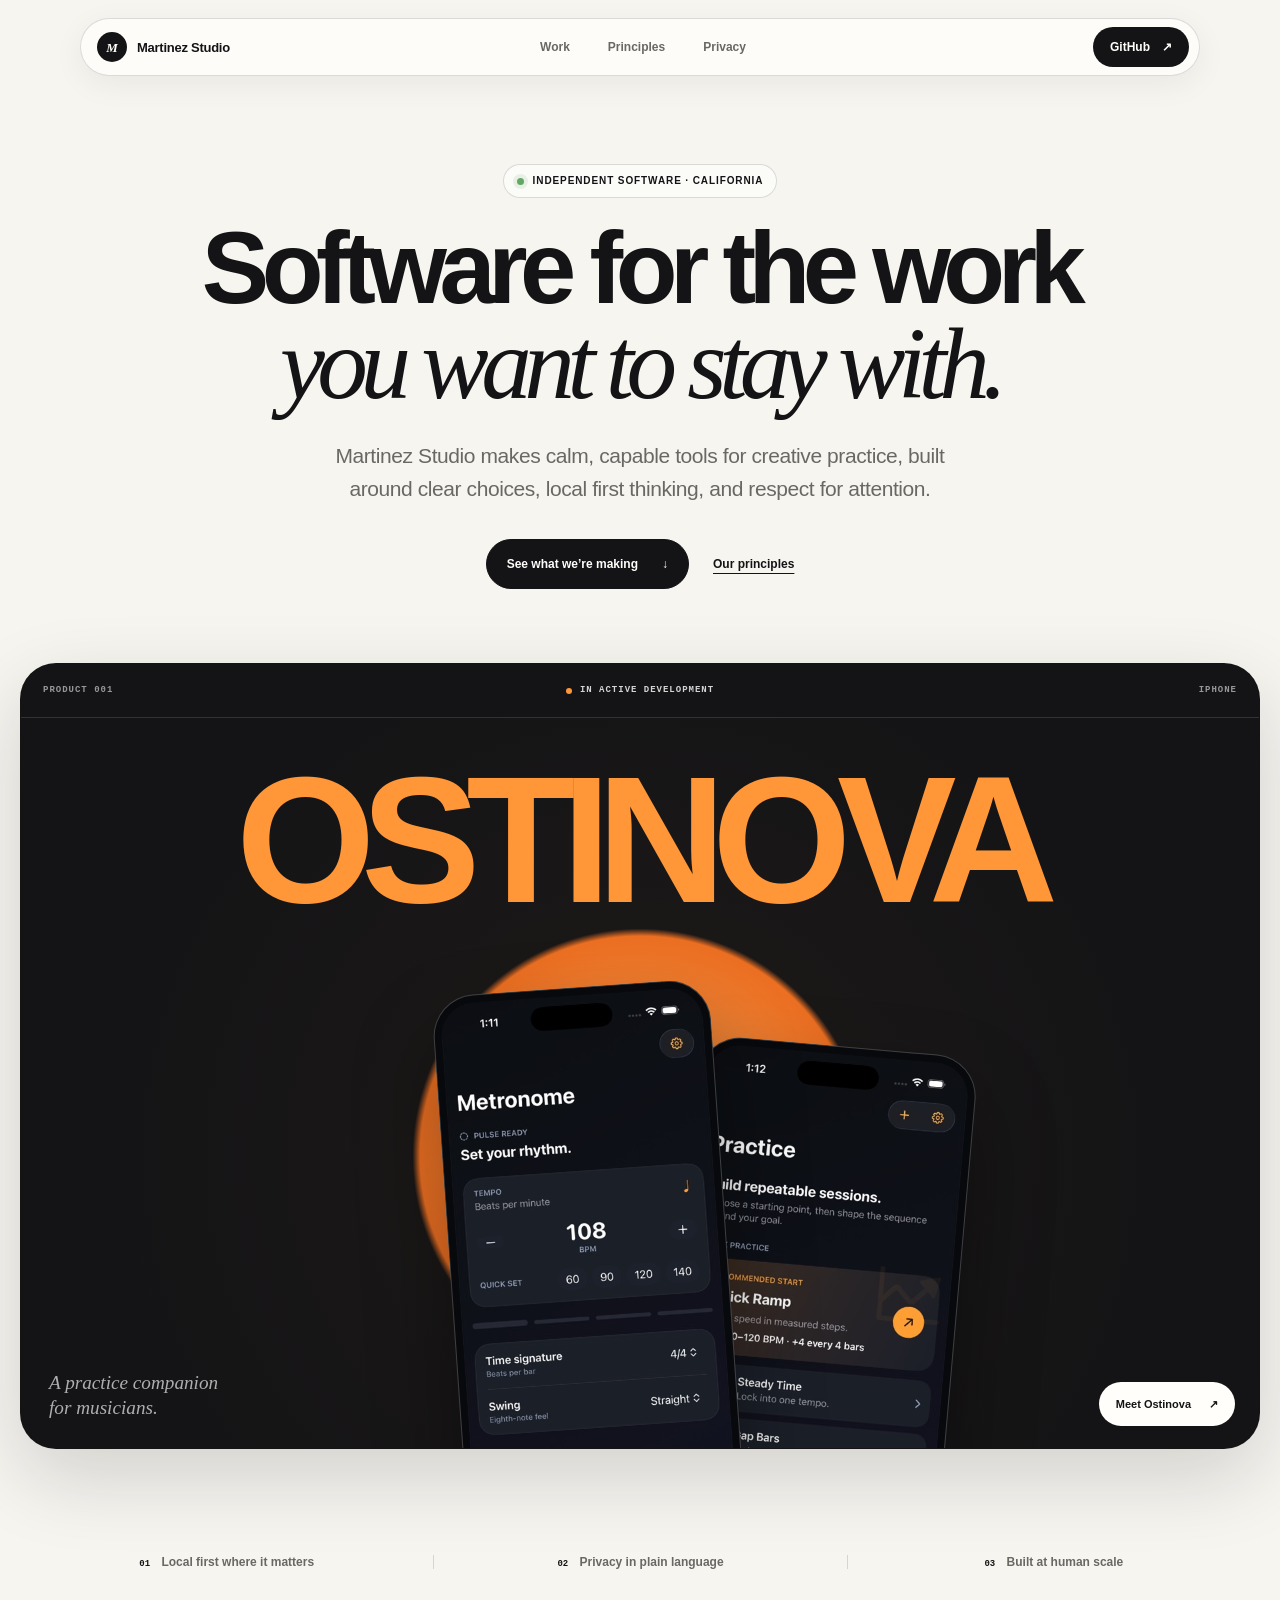
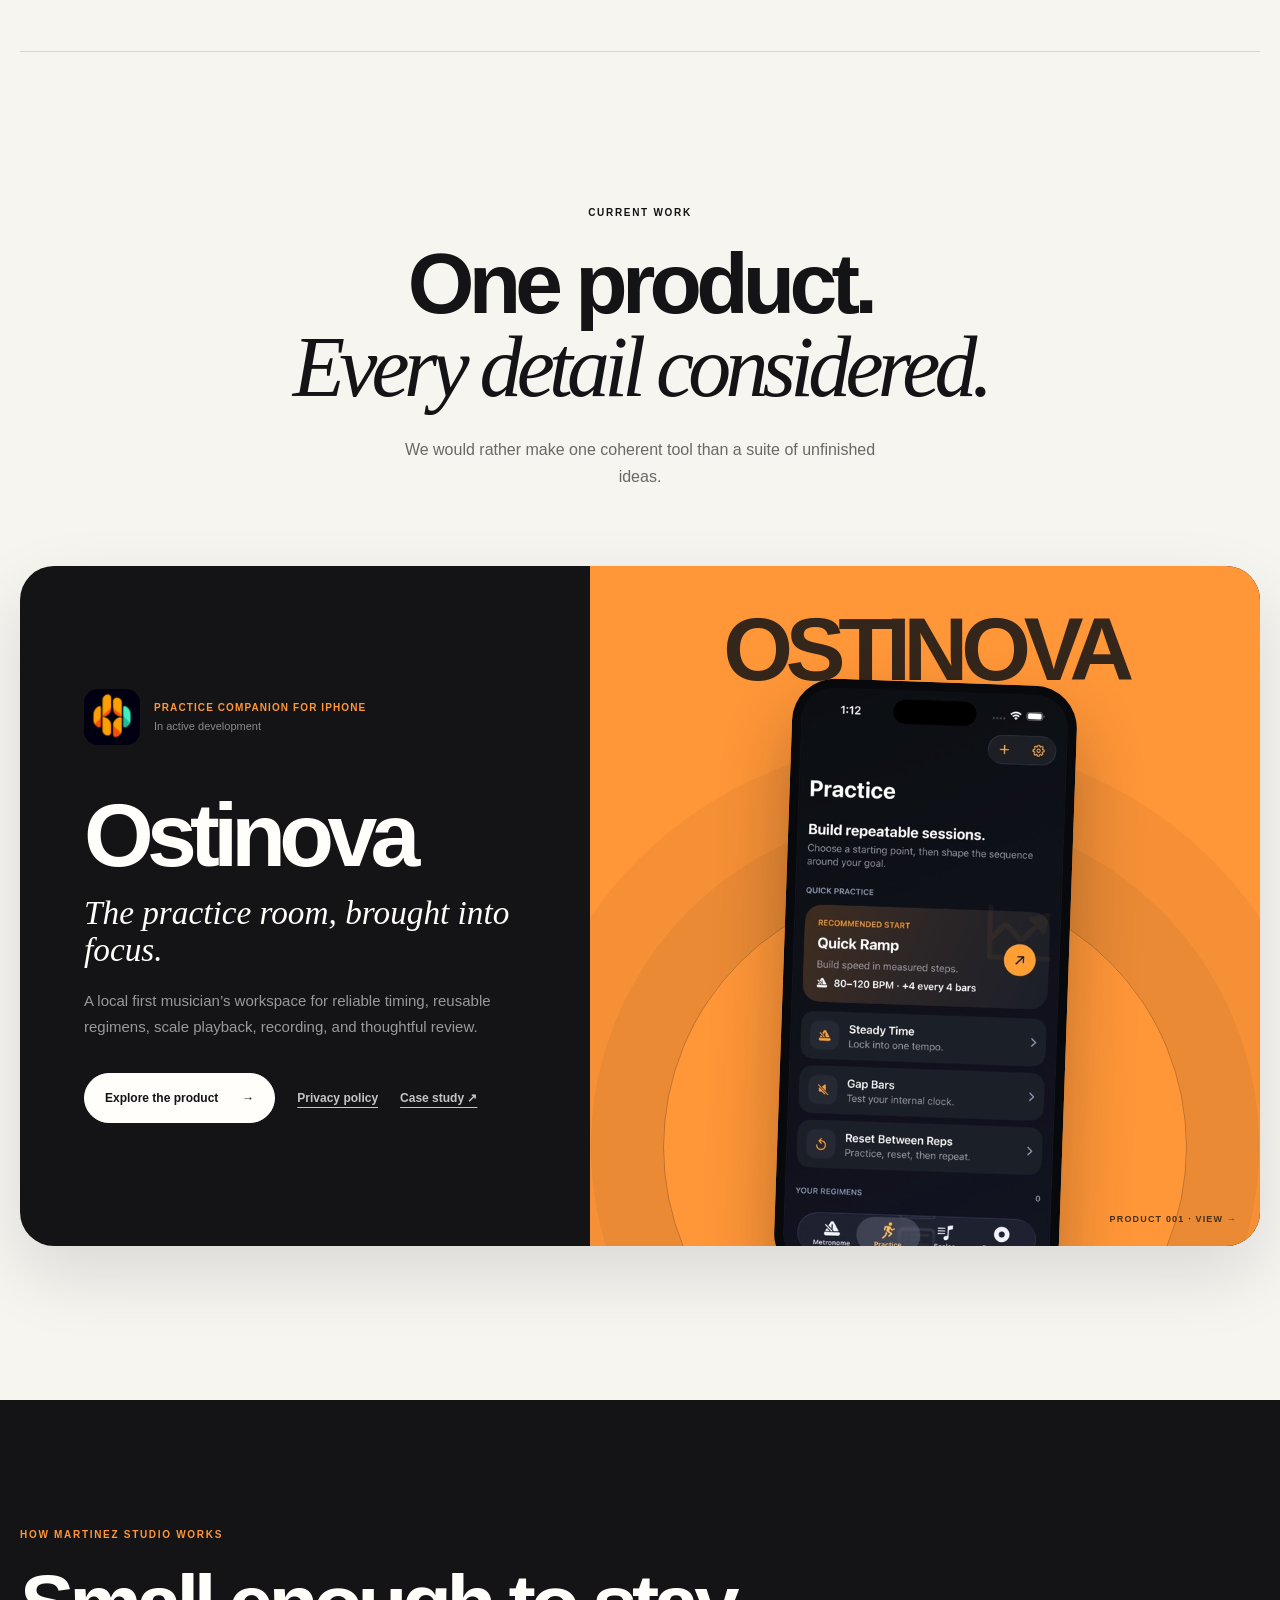
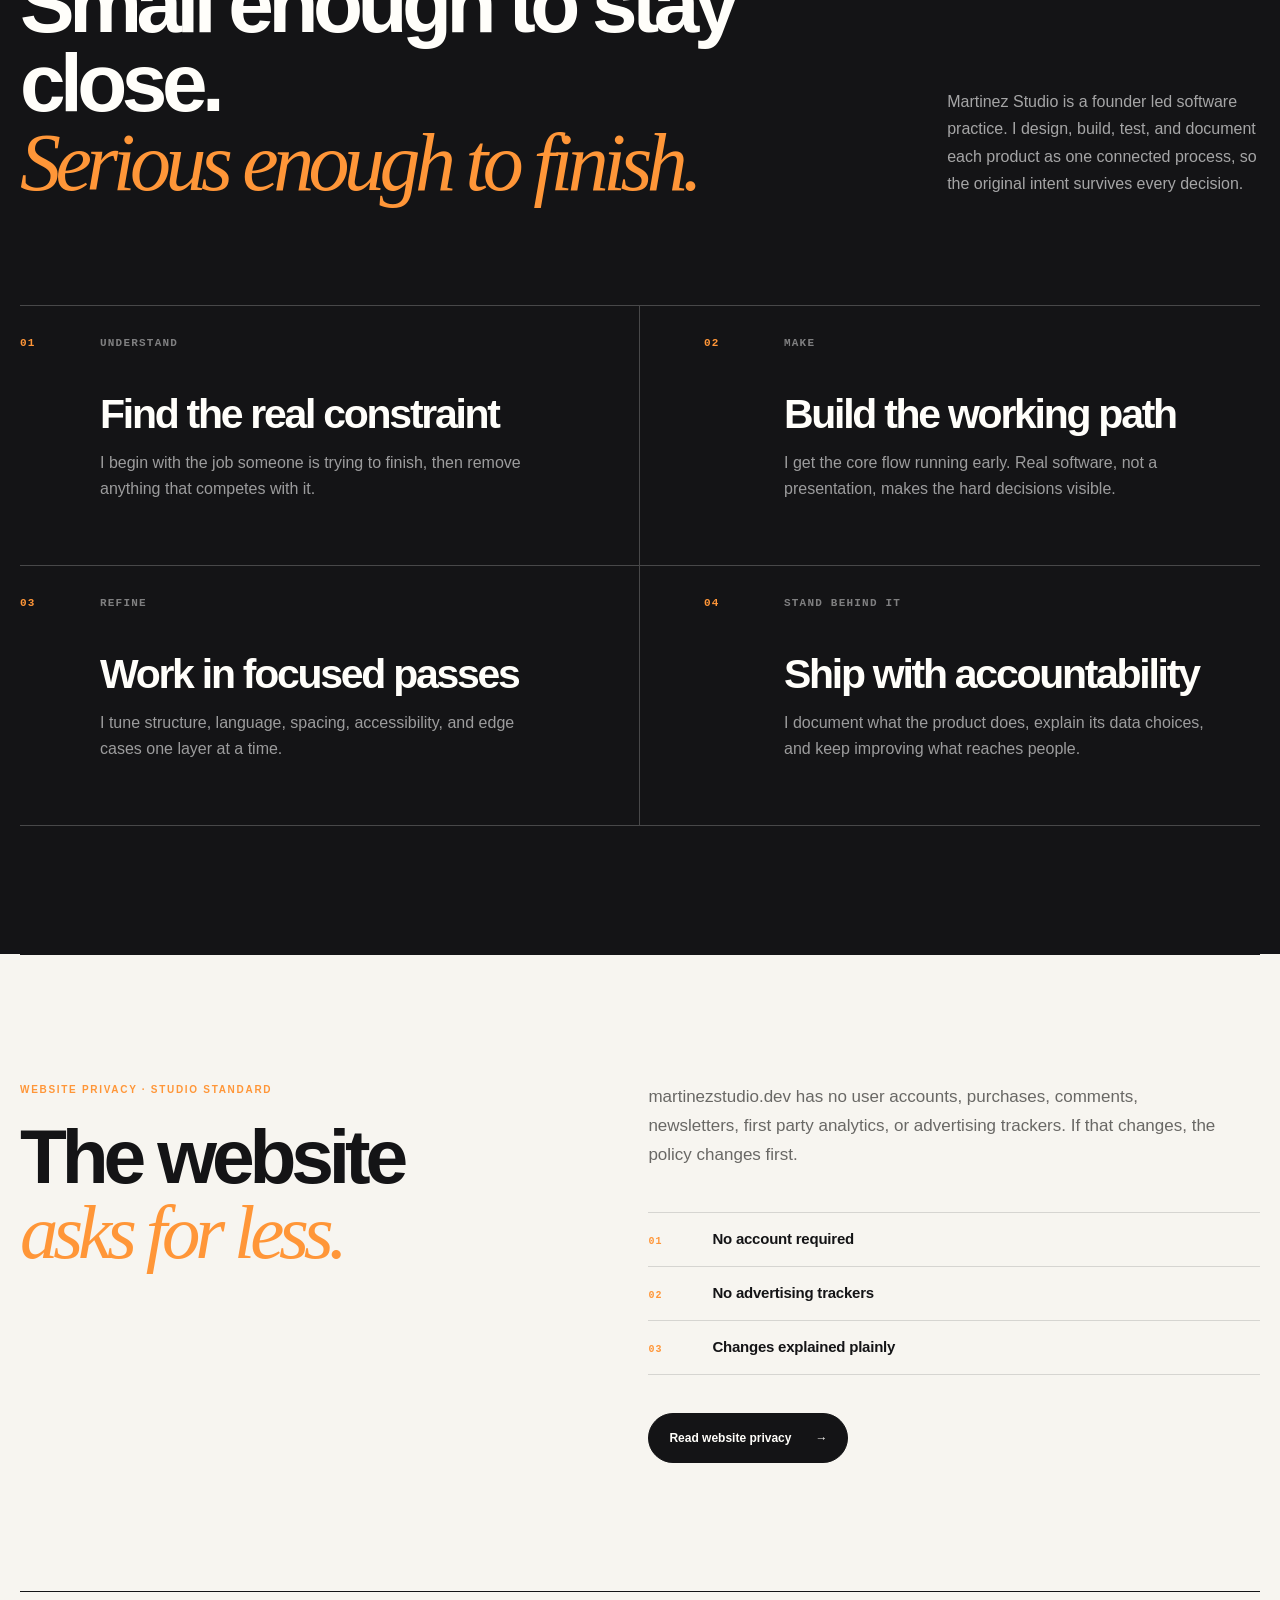
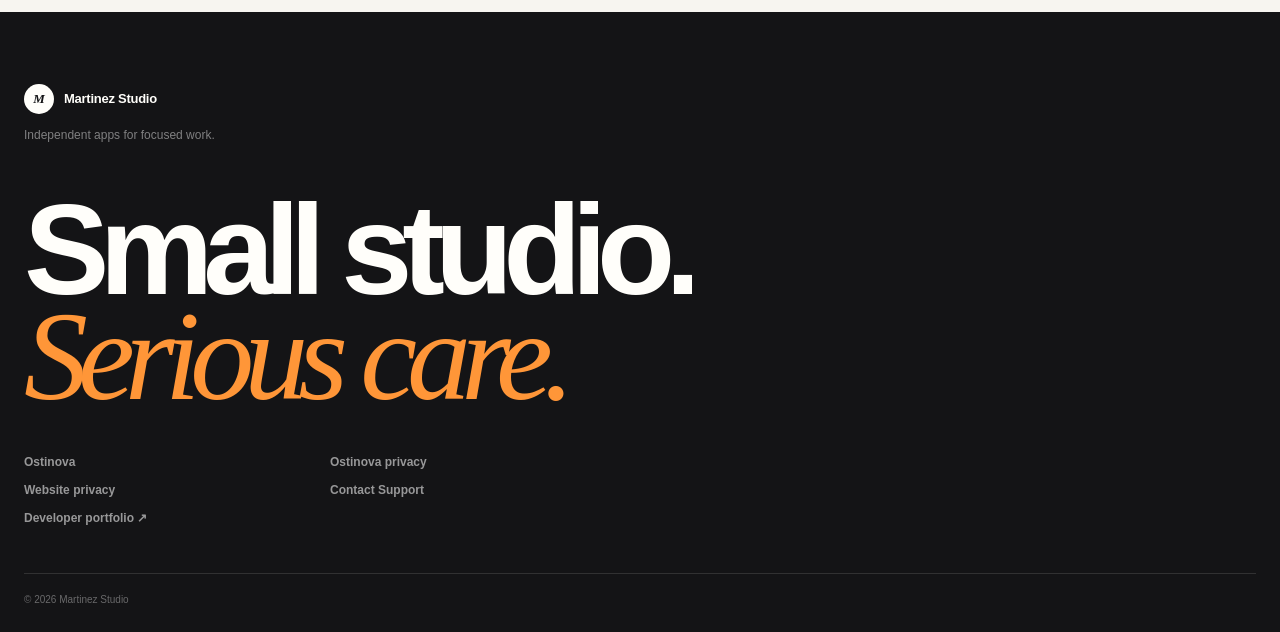
==== commit bf8938bc: "Refresh the homepage navigation script" ====
--- a/index.html
+++ b/index.html
@@ -12,7 +12,7 @@
   <title>Martinez Studio | Software for focused work</title>
   <link rel="icon" href="favicon.svg" type="image/svg+xml">
   <link rel="stylesheet" href="styles.css">
-  <script src="script.js" defer></script>
+  <script src="script.js?v=20260907" defer></script>
 </head>
 <body class="studio-home">
   <a class="skip-link" href="#main">Skip to content</a>
--- a/styles.css
+++ b/styles.css
@@ -24,8 +24,9 @@
 .skip-link { position: fixed; left: 16px; top: 12px; z-index: 100; padding: 10px 14px; background: var(--ink); color: var(--white); transform: translateY(-160%); }
 .skip-link:focus { transform: translateY(0); }
 
-.site-header { position: fixed; z-index: 30; top: 18px; left: 50%; width: min(calc(100% - 40px), 1120px); min-height: 58px; display: grid; grid-template-columns: 1fr auto 1fr; align-items: center; padding: 8px 10px 8px 16px; border: 1px solid var(--line); border-radius: 999px; background: rgba(255,254,250,.78); box-shadow: 0 8px 32px rgba(20,20,22,.06); backdrop-filter: blur(18px); transform: translateX(-50%); transition: background .25s, box-shadow .25s; }
+.site-header { position: fixed; z-index: 30; top: 18px; left: 50%; width: min(calc(100% - 40px), 1120px); min-height: 58px; display: grid; grid-template-columns: 1fr auto 1fr; align-items: center; padding: 8px 10px 8px 16px; overflow: hidden; border: 1px solid var(--line); border-radius: 999px; background: rgba(255,254,250,.78); box-shadow: 0 8px 32px rgba(20,20,22,.06); backdrop-filter: blur(18px); transform: translateX(-50%); transition: width .42s var(--ease), min-height .42s var(--ease), padding .42s var(--ease), background .25s, box-shadow .25s; }
 .site-header.is-scrolled { background: rgba(255,254,250,.94); box-shadow: 0 12px 38px rgba(20,20,22,.1); }
+.site-header .wordmark > span:last-child, .site-header nav, .site-header .nav-cta { transition: opacity .18s ease, transform .3s var(--ease); }
 .wordmark { display: inline-flex; align-items: center; gap: 10px; width: max-content; color: var(--ink); font-size: 13px; font-weight: 760; letter-spacing: -.02em; text-decoration: none; }
 .wordmark-glyph { width: 30px; height: 30px; display: grid; place-items: center; border-radius: 50%; background: var(--ink); color: var(--white); font: italic 700 13px/1 Georgia, serif; }
 nav { display: flex; align-items: center; gap: clamp(20px, 3vw, 38px); }
@@ -110,14 +111,14 @@
 .card-mint { background: var(--mint); }.card-lilac { background: var(--lilac); }.card-peach { background: var(--peach); }
 
 .studio-privacy { width: min(calc(100% - 40px), var(--max)); display: grid; grid-template-columns: minmax(0, .9fr) minmax(360px, 1.1fr); gap: clamp(60px, 10vw, 150px); margin: 0 auto 20px; padding: clamp(90px, 10vw, 140px) 0; border-top: 1px solid var(--ink); border-bottom: 1px solid var(--ink); }
-.studio-privacy-heading .eyebrow { color: var(--orange-deep); }
+.studio-privacy-heading .eyebrow { color: var(--orange); }
 .studio-privacy-heading h2 { font-size: clamp(48px, 6vw, 80px); }
-.studio-privacy-heading h2 em { color: var(--orange-deep); }
+.studio-privacy-heading h2 em { color: var(--orange); }
 .studio-privacy-detail { align-self: end; }
 .studio-privacy-copy { max-width: 570px; margin: 0 0 42px; color: var(--muted); font-size: 17px; line-height: 1.7; }
 .privacy-promises { margin: 0 0 38px; padding: 0; border-top: 1px solid var(--line); list-style: none; }
 .privacy-promises li { display: grid; grid-template-columns: 46px 1fr; gap: 18px; align-items: baseline; padding: 17px 0; border-bottom: 1px solid var(--line); }
-.privacy-promises span { color: var(--orange-deep); font: 750 10px/1.4 ui-monospace, SFMono-Regular, Consolas, monospace; letter-spacing: .1em; }
+.privacy-promises span { color: var(--orange); font: 750 10px/1.4 ui-monospace, SFMono-Regular, Consolas, monospace; letter-spacing: .1em; }
 .privacy-promises strong { font-size: 15px; letter-spacing: -.015em; }
 
 footer { display: grid; grid-template-columns: 1fr 1fr; column-gap: 80px; row-gap: 0; padding: 72px max(24px, calc((100% - var(--max)) / 2)) 30px; background: var(--ink); color: var(--white); }
@@ -132,7 +133,7 @@
 .footer-links a:hover { color: var(--white); }
 .copyright { grid-column: 1 / -1; margin: 48px 0 0; padding-top: 20px; border-top: 1px solid rgba(255,255,255,.12); color: rgba(255,255,255,.36); font-size: 10px; }
 
-.product-hero { width: min(calc(100% - 40px), var(--max)); margin: 0 auto; padding: 170px 0 70px; text-align: center; }
+.product-hero { width: min(calc(100% - 40px), var(--max)); margin: 0 auto; padding: 170px 0 0; text-align: center; }
 .product-hero .hero-copy { margin-bottom: 64px; }
 .product-hero h1 { font-size: clamp(62px, 9vw, 122px); }
 .product-canvas { position: relative; min-height: clamp(600px, 66vw, 800px); overflow: hidden; border-radius: 36px; background: radial-gradient(circle at 50% 62%, #ffab53 0, var(--orange) 26%, var(--orange-deep) 44%, #141416 45%); }
@@ -162,7 +163,11 @@
 .feature-device img { width: 100%; border-radius: 32px; }
 .feature-device.has-dynamic-island::after { content: ""; position: absolute; z-index: 3; top: calc(7px + 1.75%); left: 50%; width: 31.5%; aspect-ratio: 116 / 32; border-radius: 999px; background: #000; transform: translateX(-50%); pointer-events: none; }
 .feature-card:nth-child(even) .feature-device { transform: rotate(3deg); }
-.product-privacy { margin-bottom: 20px; }
+.product-privacy { position: relative; width: min(calc(100% - 40px), var(--max)); min-height: 590px; display: flex; align-items: center; margin: 0 auto 20px; overflow: hidden; border-radius: 34px; background: var(--peach); }
+.product-privacy .privacy-orb { position: absolute; right: -5%; width: min(620px, 58vw); aspect-ratio: 1; border-radius: 50%; background: radial-gradient(circle at 37% 30%, #fff8ef 0, #ffc37f 19%, var(--orange) 49%, rgba(255,150,56,.05) 70%); filter: blur(.2px); }
+.product-privacy .privacy-orb::after { content: ""; position: absolute; left: -8%; right: -8%; bottom: 21%; height: 20%; border-radius: 50%; background: rgba(244,223,209,.58); filter: blur(18px); transform: rotate(-4deg); }
+.product-privacy .privacy-copy { position: relative; z-index: 2; width: min(610px, 56%); padding: clamp(38px, 6vw, 82px); }
+.product-privacy .privacy-copy > p:not(.eyebrow) { max-width: 460px; margin: 25px 0 32px; color: #735039; font-size: 16px; line-height: 1.65; }
 
 .content-page { width: min(760px, calc(100% - 44px)); margin: 0 auto; padding: 150px 0 100px; }
 .content-page h1 { font-size: clamp(54px, 8vw, 96px); }
@@ -269,6 +274,9 @@
   .app-visual { min-height: 530px; }
   .app-visual > img { width: min(235px, 62%); }
   .studio-privacy { padding: 78px 0; }
+  .product-privacy { width: calc(100% - 24px); min-height: 620px; align-items: flex-end; border-radius: 24px; }
+  .product-privacy .privacy-orb { top: -7%; right: -23%; width: 110vw; }
+  .product-privacy .privacy-copy { width: 100%; padding: 32px 25px 38px; }
   footer { grid-template-columns: 1fr; padding-top: 60px; }
   .footer-statement { margin-top: 42px; }
   .footer-links { grid-template-columns: 1fr; margin-top: 38px; }
@@ -290,6 +298,14 @@
   .support-email { margin-bottom: 30px; font-size: clamp(25px, 8.5vw, 38px); }
 }
 
+.site-header.is-minimized:not(.is-hover-expanded):not(:focus-within) { width: 54px; min-height: 54px; grid-template-columns: 30px 0 0; padding: 11px; }
+.site-header.is-minimized:not(.is-hover-expanded):not(:focus-within) .wordmark { gap: 0; }
+.site-header.is-minimized:not(.is-hover-expanded):not(:focus-within) .wordmark > span:last-child,
+.site-header.is-minimized:not(.is-hover-expanded):not(:focus-within) nav,
+.site-header.is-minimized:not(.is-hover-expanded):not(:focus-within) .nav-cta { opacity: 0; pointer-events: none; transform: translateY(-5px) scale(.96); }
+.site-header.is-minimized:not(.is-hover-expanded):not(:focus-within) nav,
+.site-header.is-minimized:not(.is-hover-expanded):not(:focus-within) .nav-cta { height: 0; min-height: 0; overflow: hidden; }
+
 @media (prefers-reduced-motion: reduce) {
   html { scroll-behavior: auto; }
   *, *::before, *::after { animation: none !important; transition: none !important; }
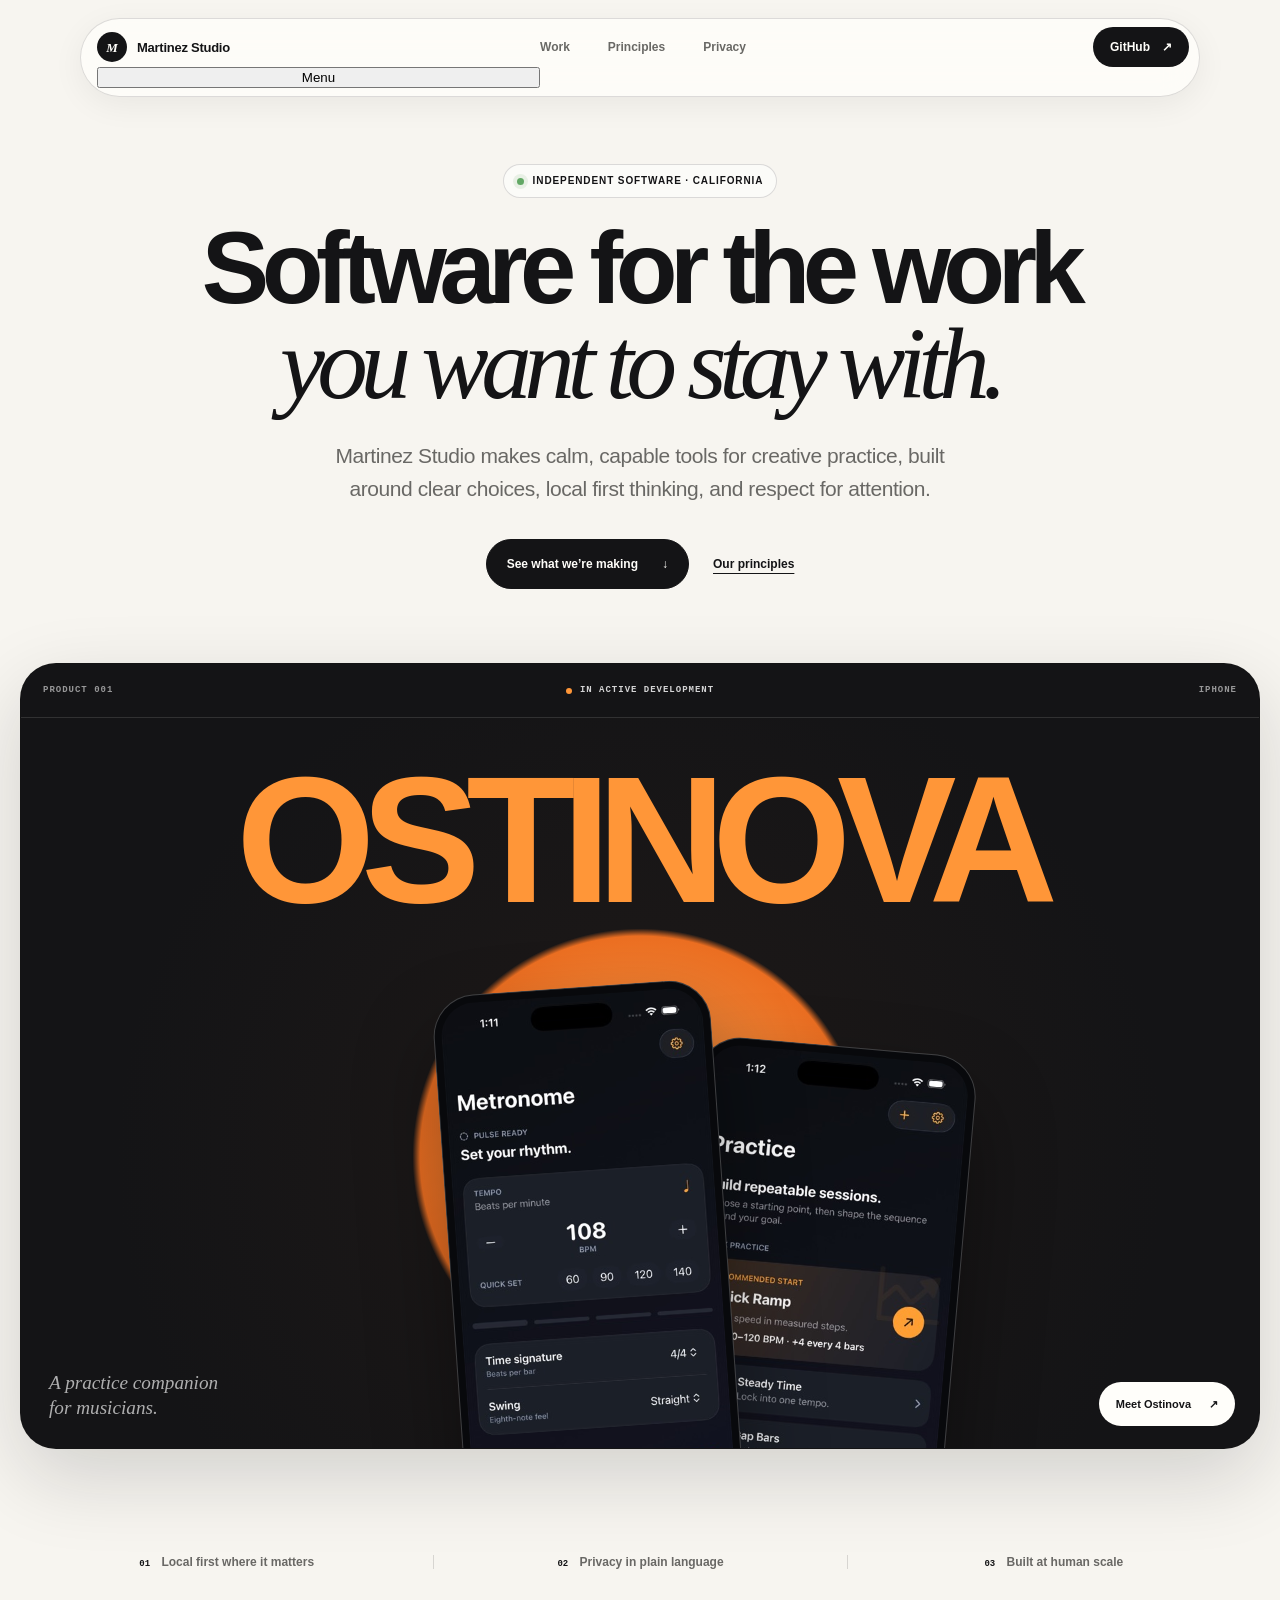
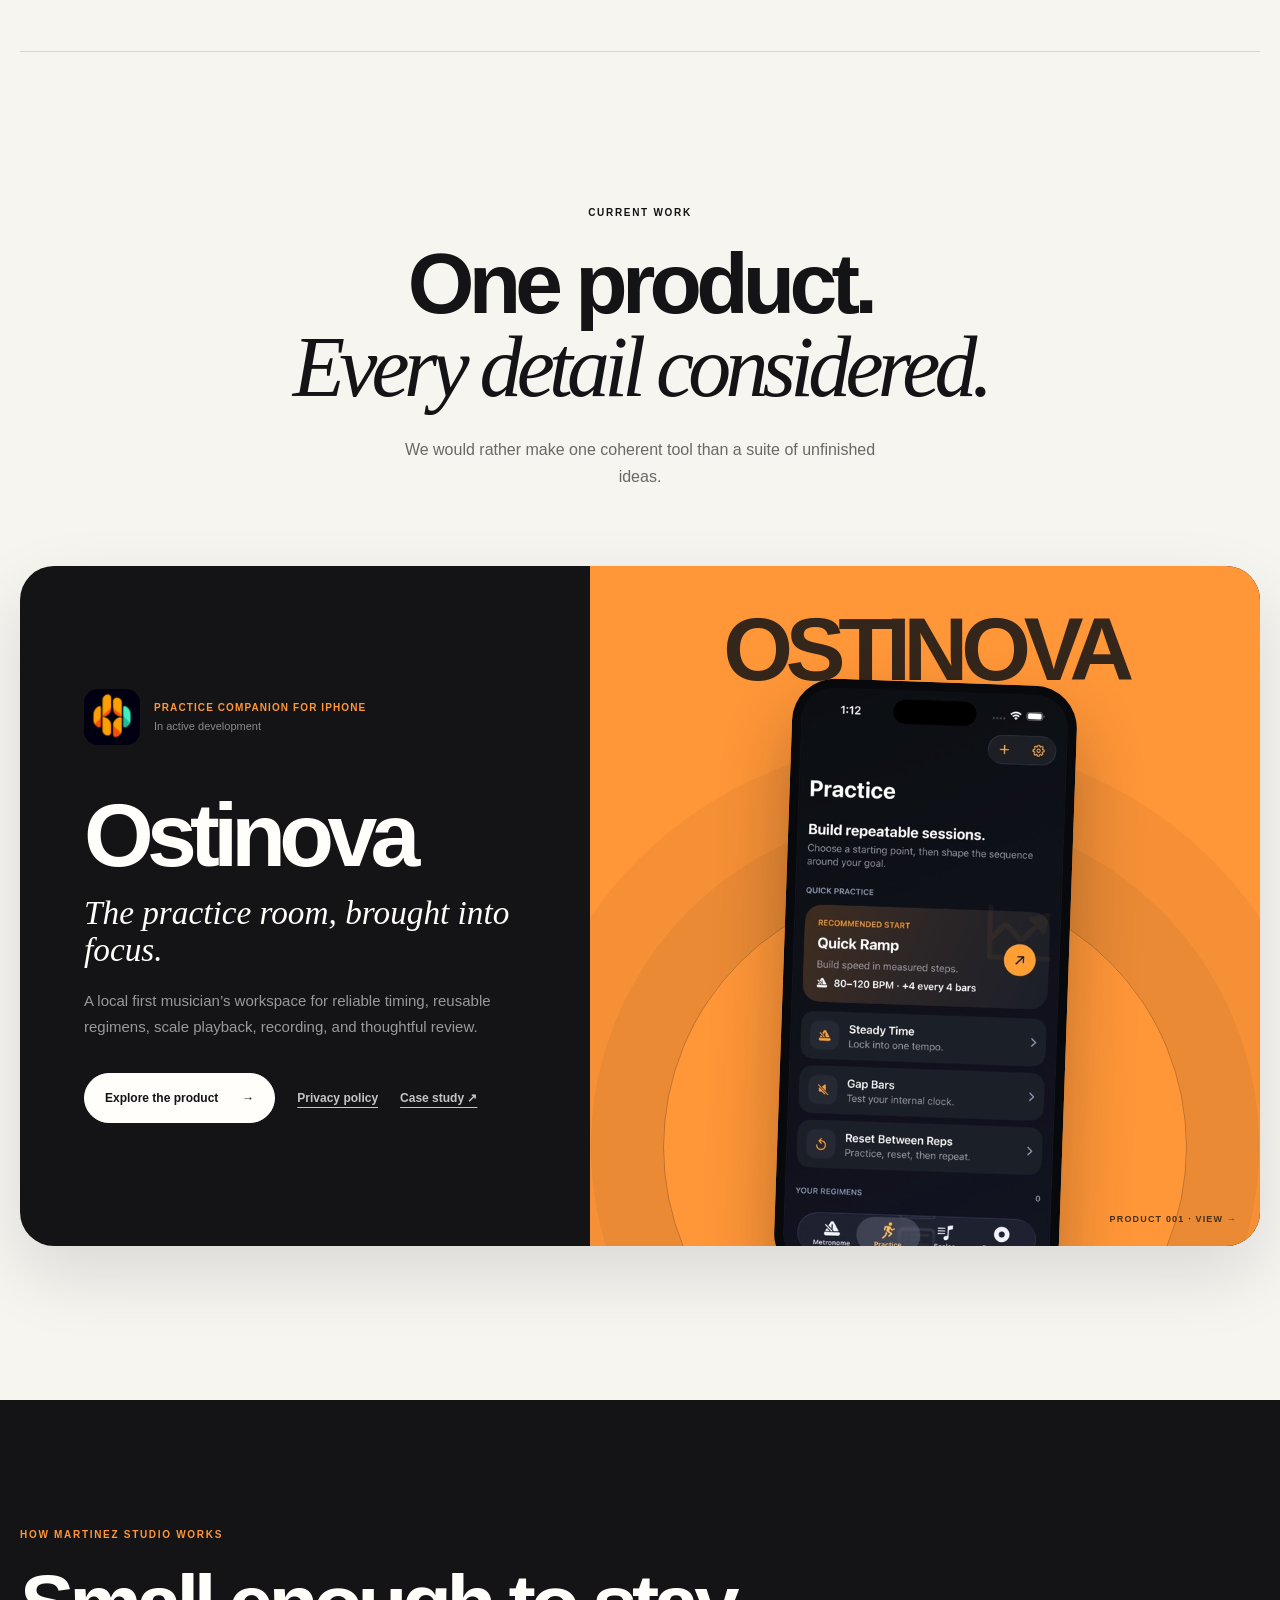
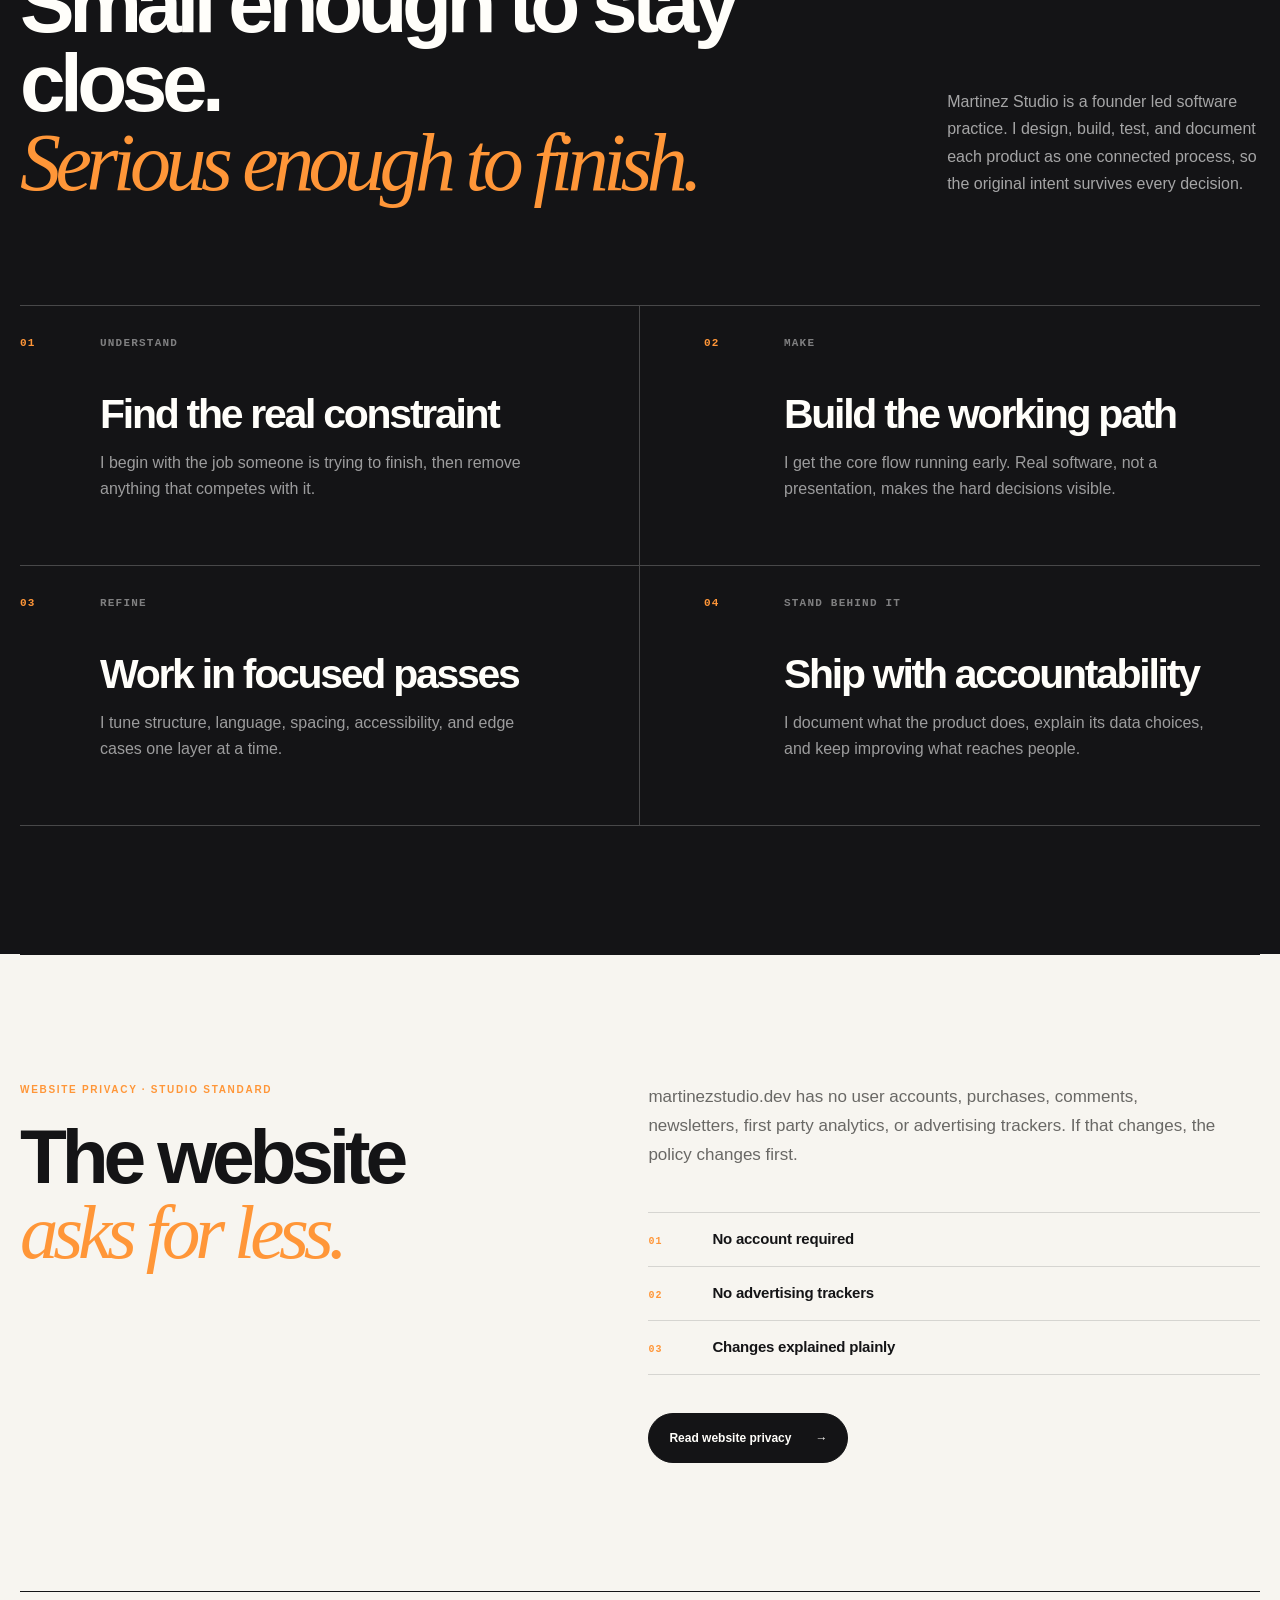
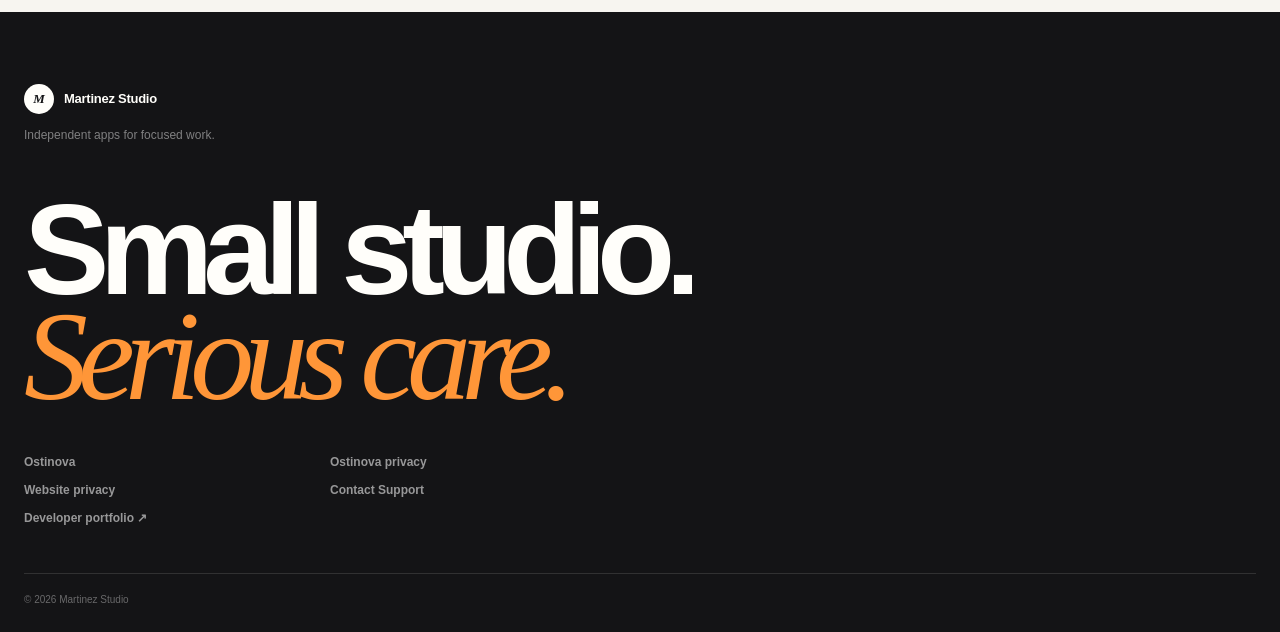
==== commit 99a8b643: "Refresh mobile navigation assets" ====
--- a/index.html
+++ b/index.html
@@ -11,8 +11,8 @@
   <meta property="og:url" content="https://martinezstudio.dev/">
   <title>Martinez Studio | Software for focused work</title>
   <link rel="icon" href="favicon.svg" type="image/svg+xml">
-  <link rel="stylesheet" href="styles.css">
-  <script src="script.js?v=20260907" defer></script>
+  <link rel="stylesheet" href="styles.css?v=20260907-2">
+  <script src="script.js?v=20260907-2" defer></script>
 </head>
 <body class="studio-home">
   <a class="skip-link" href="#main">Skip to content</a>
--- a/styles.css
+++ b/styles.css
@@ -24,8 +24,9 @@
 .skip-link { position: fixed; left: 16px; top: 12px; z-index: 100; padding: 10px 14px; background: var(--ink); color: var(--white); transform: translateY(-160%); }
 .skip-link:focus { transform: translateY(0); }
 
-.site-header { position: fixed; z-index: 30; top: 18px; left: 50%; width: min(calc(100% - 40px), 1120px); min-height: 58px; display: grid; grid-template-columns: 1fr auto 1fr; align-items: center; padding: 8px 10px 8px 16px; overflow: hidden; border: 1px solid var(--line); border-radius: 999px; background: rgba(255,254,250,.78); box-shadow: 0 8px 32px rgba(20,20,22,.06); backdrop-filter: blur(18px); transform: translateX(-50%); transition: width .42s var(--ease), min-height .42s var(--ease), padding .42s var(--ease), background .25s, box-shadow .25s; }
+.site-header { position: fixed; z-index: 30; top: 18px; left: 50%; width: min(calc(100% - 40px), 1120px); min-height: 58px; display: grid; grid-template-columns: 1fr auto 1fr; align-items: center; padding: 8px 10px 8px 16px; overflow: hidden; border: 1px solid var(--line); border-radius: 999px; background: rgba(255,254,250,.78); box-shadow: 0 8px 32px rgba(20,20,22,.06); backdrop-filter: blur(18px); transform: translateX(-50%); transition: width .42s var(--ease), min-height .42s var(--ease), padding .42s var(--ease), background .25s, border-color .25s, box-shadow .25s; }
 .site-header.is-scrolled { background: rgba(255,254,250,.94); box-shadow: 0 12px 38px rgba(20,20,22,.1); }
+.site-header::after { content: ""; position: absolute; right: 15px; width: 7px; height: 7px; border-radius: 50%; background: var(--orange); box-shadow: 0 0 0 4px rgba(255,151,55,.15); opacity: 0; transform: scale(.5); transition: opacity .18s ease, transform .3s var(--ease); }
 .site-header .wordmark > span:last-child, .site-header nav, .site-header .nav-cta { transition: opacity .18s ease, transform .3s var(--ease); }
 .wordmark { display: inline-flex; align-items: center; gap: 10px; width: max-content; color: var(--ink); font-size: 13px; font-weight: 760; letter-spacing: -.02em; text-decoration: none; }
 .wordmark-glyph { width: 30px; height: 30px; display: grid; place-items: center; border-radius: 50%; background: var(--ink); color: var(--white); font: italic 700 13px/1 Georgia, serif; }
@@ -298,9 +299,11 @@
   .support-email { margin-bottom: 30px; font-size: clamp(25px, 8.5vw, 38px); }
 }
 
-.site-header.is-minimized:not(.is-hover-expanded):not(:focus-within) { width: 54px; min-height: 54px; grid-template-columns: 30px 0 0; padding: 11px; }
-.site-header.is-minimized:not(.is-hover-expanded):not(:focus-within) .wordmark { gap: 0; }
-.site-header.is-minimized:not(.is-hover-expanded):not(:focus-within) .wordmark > span:last-child,
+.site-header.is-minimized:not(.is-hover-expanded):not(:focus-within) { width: 184px; min-height: 50px; grid-template-columns: 1fr 0 0; padding: 9px 34px 9px 9px; border-color: rgba(255,255,255,.12); background: rgba(20,20,22,.94); box-shadow: 0 12px 36px rgba(20,20,22,.22); }
+.site-header.is-minimized:not(.is-hover-expanded):not(:focus-within)::after { opacity: 1; transform: scale(1); }
+.site-header.is-minimized:not(.is-hover-expanded):not(:focus-within) .wordmark { gap: 9px; color: var(--white); }
+.site-header.is-minimized:not(.is-hover-expanded):not(:focus-within) .wordmark-glyph { background: var(--white); color: var(--ink); }
+.site-header.is-minimized:not(.is-hover-expanded):not(:focus-within) .wordmark > span:last-child { display: inline; opacity: 1; transform: none; }
 .site-header.is-minimized:not(.is-hover-expanded):not(:focus-within) nav,
 .site-header.is-minimized:not(.is-hover-expanded):not(:focus-within) .nav-cta { opacity: 0; pointer-events: none; transform: translateY(-5px) scale(.96); }
 .site-header.is-minimized:not(.is-hover-expanded):not(:focus-within) nav,
